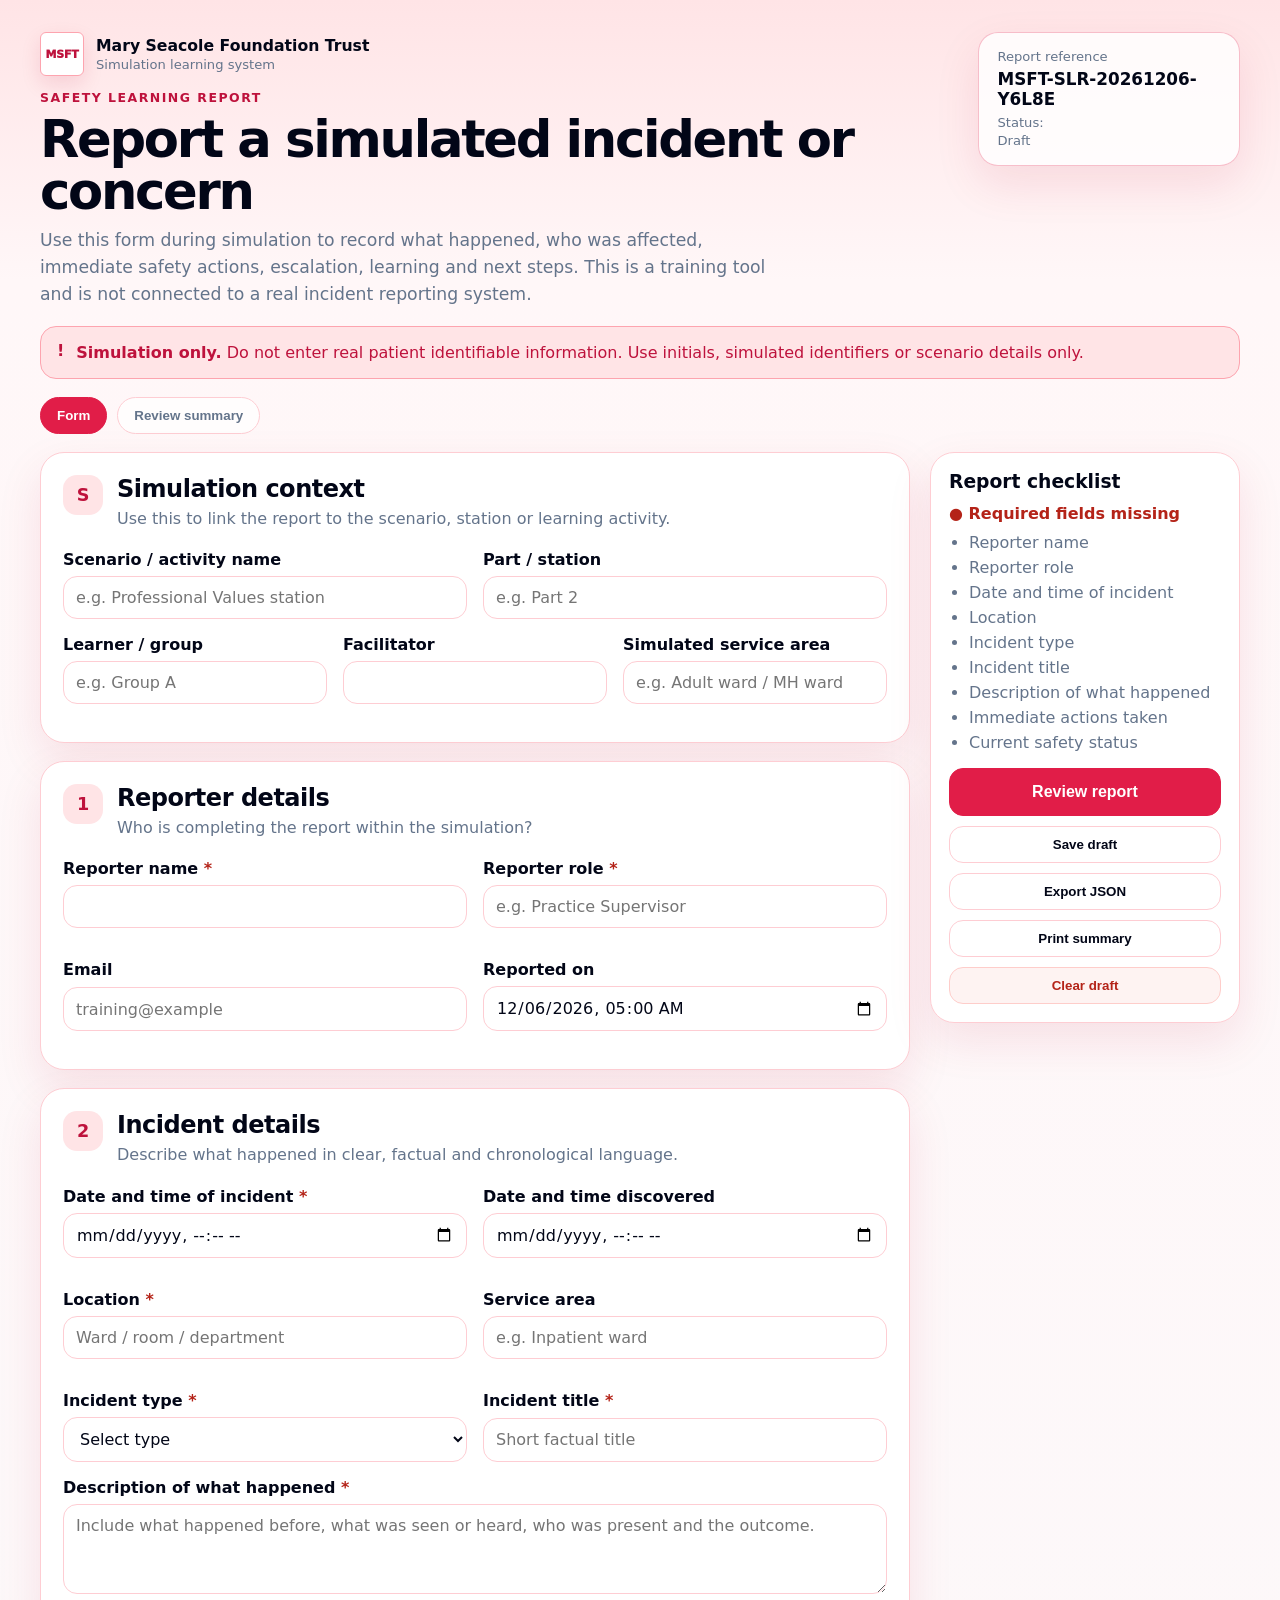
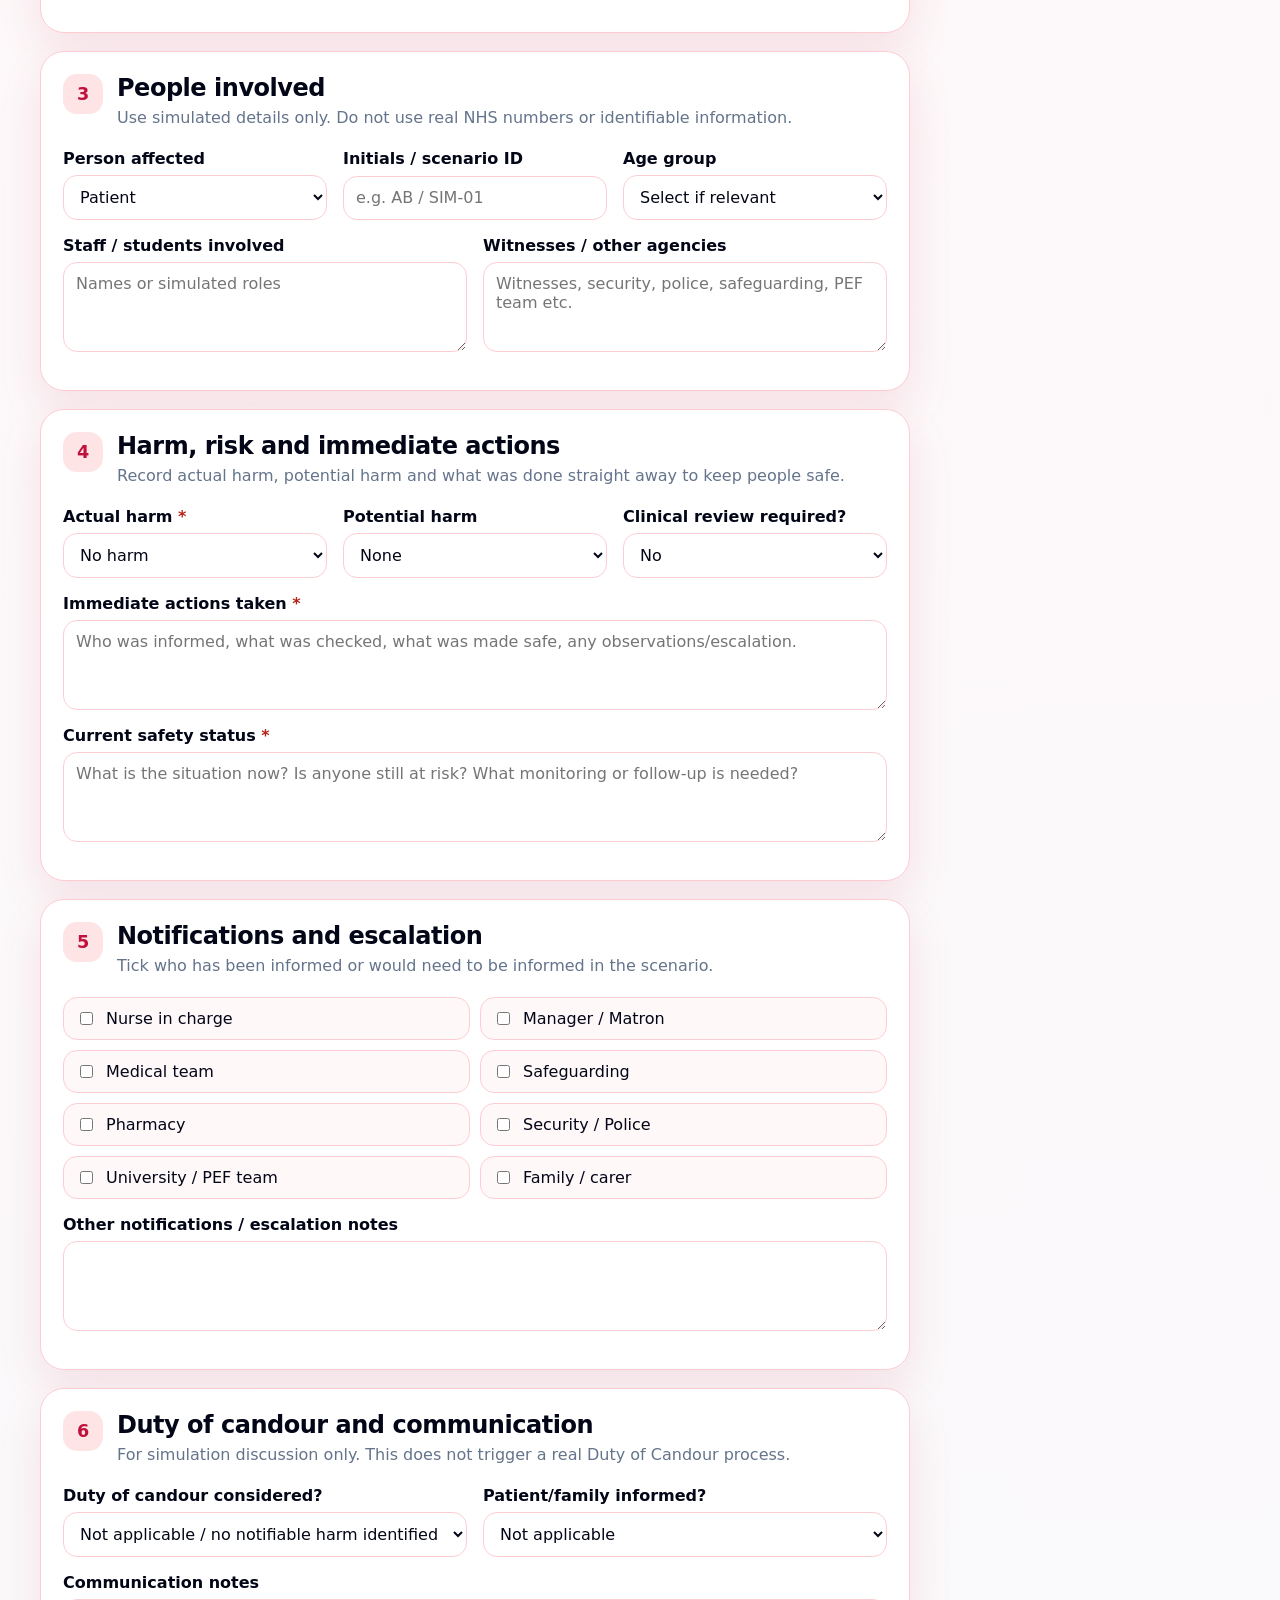
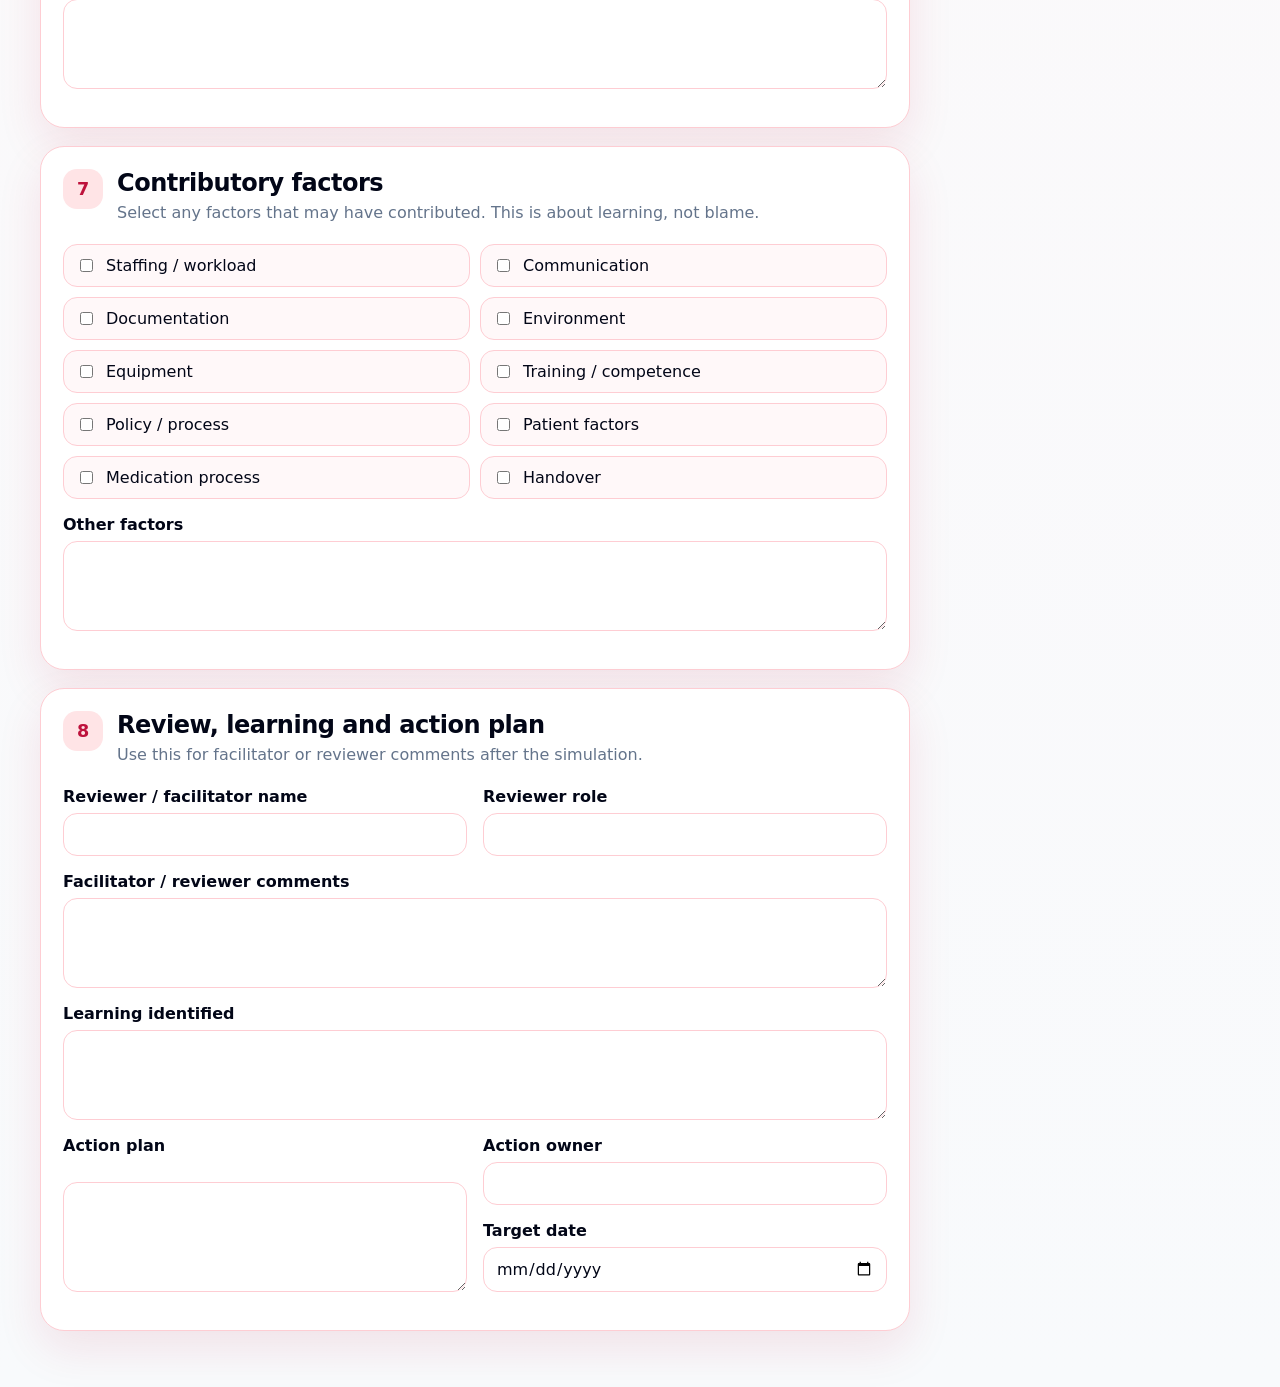
==== docs/index.html @ 058d3008 "Add files via upload" ====
<!doctype html>
<html lang="en-GB">
<head>
  <meta charset="utf-8" />
  <meta name="viewport" content="width=device-width, initial-scale=1" />
  <title>MSFT Safety Learning Report</title>
  <style>
    :root {
      --bg: #fff1f2;
      --card: #ffffff;
      --text: #020617;
      --muted: #64748b;
      --line: #fecdd3;
      --line-strong: #e11d48;
      --brand: #e11d48;
      --brand-dark: #be123c;
      --brand-soft: #ffe4e6;
      --danger: #b42318;
      --danger-soft: #fef3f2;
      --ok: #027a48;
      --ok-soft: #ecfdf3;
      --warning: #b54708;
      --warning-soft: #fffaeb;
      --shadow: 0 18px 45px rgba(190, 18, 60, 0.10);
    }

    * { box-sizing: border-box; }
    html { scroll-behavior: smooth; }

    body {
      margin: 0;
      min-height: 100vh;
      font-family: Inter, ui-sans-serif, system-ui, -apple-system, BlinkMacSystemFont, "Segoe UI", Arial, sans-serif;
      background: linear-gradient(180deg, #ffe4e6 0, #fff7f8 280px, #f8fafc 100%);
      color: var(--text);
    }

    main {
      width: min(1200px, calc(100% - 32px));
      margin: 0 auto;
      padding: 32px 0 56px;
    }

    .hero {
      display: flex;
      justify-content: space-between;
      gap: 24px;
      align-items: flex-start;
      margin-bottom: 18px;
    }

    .brand-block {
      display: flex;
      gap: 12px;
      align-items: center;
      margin-bottom: 14px;
    }

    .msft-logo {
      height: 44px;
      width: 44px;
      border: 1px solid #fda4af;
      border-radius: 6px;
      background: #fff;
      color: var(--brand-dark);
      display: grid;
      place-items: center;
      font-size: 11px;
      font-weight: 950;
      letter-spacing: -0.02em;
      box-shadow: 0 8px 20px rgba(190, 18, 60, 0.12);
      flex: 0 0 auto;
    }

    .brand-name strong,
    .brand-name span { display: block; }
    .brand-name strong { font-size: 0.98rem; }
    .brand-name span { color: var(--muted); font-size: 0.82rem; margin-top: 2px; }

    .eyebrow {
      text-transform: uppercase;
      letter-spacing: 0.12em;
      font-weight: 850;
      color: var(--brand-dark);
      margin: 0 0 8px;
      font-size: 0.78rem;
    }

    h1 {
      margin: 0;
      font-size: clamp(2rem, 4vw, 3.35rem);
      letter-spacing: -0.045em;
      line-height: 1.02;
    }

    .hero-copy {
      margin: 10px 0 0;
      color: var(--muted);
      font-size: 1.08rem;
      max-width: 760px;
      line-height: 1.55;
    }

    .reference-box {
      background: rgba(255,255,255,0.82);
      border: 1px solid rgba(225,29,72,0.28);
      border-radius: 20px;
      padding: 16px 18px;
      min-width: 255px;
      box-shadow: var(--shadow);
    }
    .reference-box span,
    .reference-box small { display: block; color: var(--muted); font-size: 0.82rem; }
    .reference-box strong { display: block; margin: 5px 0; font-size: 1.05rem; }

    .notice, .success {
      display: flex;
      gap: 12px;
      align-items: flex-start;
      background: var(--brand-soft);
      border: 1px solid #fda4af;
      color: var(--brand-dark);
      padding: 14px 16px;
      border-radius: 16px;
      margin-bottom: 18px;
    }
    .notice p, .success p { margin: 0; line-height: 1.45; }
    .notice.error { background: var(--danger-soft); border-color: #fecdca; color: var(--danger); }
    .success { background: var(--ok-soft); border-color: #abefc6; color: var(--ok); }
    .success strong, .success span { display: block; }
    .success span { color: #25694d; margin-top: 2px; }
    .hidden { display: none !important; }

    .tabs {
      display: flex;
      flex-wrap: wrap;
      gap: 10px;
      margin-bottom: 18px;
    }
    .tabs button {
      border: 1px solid var(--line);
      background: rgba(255,255,255,0.78);
      color: var(--muted);
      font-weight: 780;
      border-radius: 999px;
      padding: 10px 16px;
      cursor: pointer;
    }
    .tabs button.active {
      background: var(--brand);
      border-color: var(--brand);
      color: white;
    }

    .layout {
      display: grid;
      grid-template-columns: minmax(0, 1fr) 310px;
      gap: 20px;
    }
    .form-stack { display: grid; gap: 18px; }

    .card {
      background: var(--card);
      border: 1px solid var(--line);
      border-radius: 24px;
      padding: 22px;
      box-shadow: var(--shadow);
    }

    .section-heading {
      display: flex;
      gap: 14px;
      align-items: flex-start;
      margin-bottom: 20px;
    }
    .section-icon {
      width: 40px;
      height: 40px;
      border-radius: 14px;
      background: var(--brand-soft);
      color: var(--brand-dark);
      display: grid;
      place-items: center;
      flex: 0 0 auto;
      font-size: 1.1rem;
      font-weight: 900;
    }
    .section-heading h2 { margin: 0; letter-spacing: -0.02em; }
    .section-heading p { margin: 4px 0 0; color: var(--muted); line-height: 1.45; }

    .grid { display: grid; gap: 16px; }
    .grid.two { grid-template-columns: repeat(2, minmax(0, 1fr)); }
    .grid.three { grid-template-columns: repeat(3, minmax(0, 1fr)); }

    .field { display: grid; gap: 7px; margin-bottom: 16px; }
    .label-row { font-weight: 750; }
    em { color: var(--danger); font-style: normal; }
    small { color: var(--muted); line-height: 1.35; }

    input, select, textarea {
      width: 100%;
      border: 1px solid var(--line);
      border-radius: 14px;
      padding: 11px 12px;
      font: inherit;
      color: var(--text);
      background: #fff;
      outline: none;
    }
    textarea { resize: vertical; min-height: 90px; }
    input:focus, select:focus, textarea:focus {
      border-color: var(--brand);
      box-shadow: 0 0 0 4px rgba(225,29,72,0.12);
    }

    .checks {
      display: grid;
      grid-template-columns: repeat(2, minmax(0, 1fr));
      gap: 10px;
      margin-bottom: 16px;
    }
    .check {
      display: flex;
      align-items: center;
      gap: 10px;
      border: 1px solid var(--line);
      border-radius: 14px;
      padding: 11px 12px;
      background: #fff8f9;
    }
    .check input { width: auto; accent-color: var(--brand); }

    .side-panel .sticky {
      position: sticky;
      top: 18px;
      background: var(--card);
      border: 1px solid var(--line);
      border-radius: 24px;
      padding: 18px;
      box-shadow: var(--shadow);
    }
    .side-panel h3 { margin: 0 0 12px; }
    .side-panel ul { margin: 10px 0 16px 20px; padding: 0; color: var(--muted); }
    .side-panel li { margin: 6px 0; }
    .ok, .warn { display: flex; align-items: center; gap: 8px; font-weight: 750; }
    .ok { color: var(--ok); }
    .warn { color: var(--danger); }

    .button-stack { display: grid; gap: 10px; }
    button {
      display: inline-flex;
      align-items: center;
      justify-content: center;
      gap: 8px;
      border: 1px solid var(--line);
      background: white;
      color: var(--text);
      font-weight: 820;
      border-radius: 14px;
      padding: 10px 14px;
      cursor: pointer;
      transition: transform .12s ease, box-shadow .12s ease, background .12s ease;
    }
    button:hover { transform: translateY(-1px); }
    button:disabled { opacity: 0.45; cursor: not-allowed; transform: none; }
    button.primary { background: var(--brand); border-color: var(--brand); color: white; }
    button.primary:hover { background: var(--brand-dark); }
    button.danger { color: var(--danger); border-color: #fecdca; background: var(--danger-soft); }
    button.large { padding: 14px 22px; font-size: 1rem; }

    .review-card { max-width: 960px; margin: 0 auto; }
    .review-header {
      display: flex;
      justify-content: space-between;
      gap: 20px;
      align-items: flex-start;
      margin-bottom: 18px;
    }
    .review-header h2 { margin: 0; }
    .review-header p { margin: 4px 0 0; color: var(--muted); }
    .review-actions { display: flex; flex-wrap: wrap; gap: 8px; }
    .summary { display: grid; border-top: 1px solid var(--line); }
    .summary-row {
      display: grid;
      grid-template-columns: 220px minmax(0, 1fr);
      gap: 16px;
      padding: 14px 0;
      border-bottom: 1px solid var(--line);
    }
    .summary-row dt { font-weight: 800; color: var(--brand-dark); }
    .summary-row dd { margin: 0; white-space: pre-wrap; overflow-wrap: anywhere; }
    .submit-row { display: flex; justify-content: flex-end; margin-top: 20px; }

    @media (max-width: 900px) {
      main { width: min(100% - 22px, 1200px); padding-top: 18px; }
      .hero, .review-header { flex-direction: column; }
      .layout { grid-template-columns: 1fr; }
      .side-panel .sticky { position: static; }
      .grid.two, .grid.three, .checks, .summary-row { grid-template-columns: 1fr; }
    }

    @media print {
      body { background: white; }
      main { width: 100%; padding: 0; }
      .tabs, .side-panel, .review-actions, .submit-row, .notice, .success { display: none !important; }
      .card, .reference-box { box-shadow: none; border-color: #bbb; }
    }
  </style>
</head>
<body>
  <main>
    <header class="hero">
      <div>
        <div class="brand-block" aria-label="Mary Seacole Foundation Trust">
          <div class="msft-logo">MSFT</div>
          <div class="brand-name">
            <strong>Mary Seacole Foundation Trust</strong>
            <span>Simulation learning system</span>
          </div>
        </div>
        <p class="eyebrow">Safety Learning Report</p>
        <h1>Report a simulated incident or concern</h1>
        <p class="hero-copy">Use this form during simulation to record what happened, who was affected, immediate safety actions, escalation, learning and next steps. This is a training tool and is not connected to a real incident reporting system.</p>
      </div>
      <aside class="reference-box">
        <span>Report reference</span>
        <strong id="referenceLabel">MSFT-SLR</strong>
        <small>Status: <span id="statusLabel">Draft</span></small>
      </aside>
    </header>

    <div class="notice">
      <strong>!</strong>
      <p><strong>Simulation only.</strong> Do not enter real patient identifiable information. Use initials, simulated identifiers or scenario details only.</p>
    </div>

    <div id="successBanner" class="success hidden">
      <strong>✓</strong>
      <p><strong>Submitted for simulation review.</strong><span>The report has been saved locally on this device. It has not been sent to a real Trust system.</span></p>
    </div>

    <nav class="tabs" aria-label="Report views">
      <button id="formTab" class="active" type="button">Form</button>
      <button id="reviewTab" type="button">Review summary</button>
    </nav>

    <section id="formView">
      <form id="incidentForm" class="layout">
        <div class="form-stack">
          <section class="card">
            <div class="section-heading">
              <div class="section-icon">S</div>
              <div>
                <h2>Simulation context</h2>
                <p>Use this to link the report to the scenario, station or learning activity.</p>
              </div>
            </div>
            <div class="grid two">
              <label class="field"><span class="label-row">Scenario / activity name</span><input name="scenarioName" placeholder="e.g. Professional Values station" /></label>
              <label class="field"><span class="label-row">Part / station</span><input name="station" placeholder="e.g. Part 2" /></label>
            </div>
            <div class="grid three">
              <label class="field"><span class="label-row">Learner / group</span><input name="learnerGroup" placeholder="e.g. Group A" /></label>
              <label class="field"><span class="label-row">Facilitator</span><input name="facilitator" /></label>
              <label class="field"><span class="label-row">Simulated service area</span><input name="simService" placeholder="e.g. Adult ward / MH ward" /></label>
            </div>
          </section>

          <section class="card">
            <div class="section-heading">
              <div class="section-icon">1</div>
              <div>
                <h2>Reporter details</h2>
                <p>Who is completing the report within the simulation?</p>
              </div>
            </div>
            <div class="grid two">
              <label class="field"><span class="label-row">Reporter name <em>*</em></span><input name="reporterName" required /></label>
              <label class="field"><span class="label-row">Reporter role <em>*</em></span><input name="reporterRole" placeholder="e.g. Practice Supervisor" required /></label>
              <label class="field"><span class="label-row">Email</span><input name="reporterEmail" type="email" placeholder="training@example" /></label>
              <label class="field"><span class="label-row">Reported on</span><input name="reportedOn" type="datetime-local" /></label>
            </div>
          </section>

          <section class="card">
            <div class="section-heading">
              <div class="section-icon">2</div>
              <div>
                <h2>Incident details</h2>
                <p>Describe what happened in clear, factual and chronological language.</p>
              </div>
            </div>
            <div class="grid two">
              <label class="field"><span class="label-row">Date and time of incident <em>*</em></span><input name="incidentDateTime" type="datetime-local" required /></label>
              <label class="field"><span class="label-row">Date and time discovered</span><input name="discoveredDateTime" type="datetime-local" /></label>
              <label class="field"><span class="label-row">Location <em>*</em></span><input name="location" placeholder="Ward / room / department" required /></label>
              <label class="field"><span class="label-row">Service area</span><input name="serviceArea" placeholder="e.g. Inpatient ward" /></label>
              <label class="field"><span class="label-row">Incident type <em>*</em></span><select name="incidentType" required><option value="">Select type</option><option>Medication</option><option>Fall</option><option>Violence / aggression</option><option>Safeguarding concern</option><option>Self-harm / ligature / suicide risk</option><option>Absconding / missing patient</option><option>Documentation / records</option><option>Pressure damage / skin integrity</option><option>Infection prevention and control</option><option>Staffing / capacity</option><option>Equipment / estates</option><option>Information governance</option><option>Professional conduct / student concern</option><option>Other</option></select></label>
              <label class="field"><span class="label-row">Incident title <em>*</em></span><input name="incidentTitle" placeholder="Short factual title" required /></label>
            </div>
            <label class="field"><span class="label-row">Description of what happened <em>*</em></span><textarea name="description" required placeholder="Include what happened before, what was seen or heard, who was present and the outcome."></textarea></label>
          </section>

          <section class="card">
            <div class="section-heading">
              <div class="section-icon">3</div>
              <div>
                <h2>People involved</h2>
                <p>Use simulated details only. Do not use real NHS numbers or identifiable information.</p>
              </div>
            </div>
            <div class="grid three">
              <label class="field"><span class="label-row">Person affected</span><select name="personAffectedType"><option>Patient</option><option>Staff member</option><option>Student</option><option>Visitor</option><option>No person directly affected</option></select></label>
              <label class="field"><span class="label-row">Initials / scenario ID</span><input name="patientInitials" placeholder="e.g. AB / SIM-01" /></label>
              <label class="field"><span class="label-row">Age group</span><select name="ageGroup"><option value="">Select if relevant</option><option>Child</option><option>Young person</option><option>Adult</option><option>Older adult</option><option>Not applicable</option></select></label>
            </div>
            <div class="grid two">
              <label class="field"><span class="label-row">Staff / students involved</span><textarea name="staffInvolved" placeholder="Names or simulated roles"></textarea></label>
              <label class="field"><span class="label-row">Witnesses / other agencies</span><textarea name="witnesses" placeholder="Witnesses, security, police, safeguarding, PEF team etc."></textarea></label>
            </div>
          </section>

          <section class="card">
            <div class="section-heading">
              <div class="section-icon">4</div>
              <div>
                <h2>Harm, risk and immediate actions</h2>
                <p>Record actual harm, potential harm and what was done straight away to keep people safe.</p>
              </div>
            </div>
            <div class="grid three">
              <label class="field"><span class="label-row">Actual harm <em>*</em></span><select name="actualHarm" required><option>No harm</option><option>Low</option><option>Moderate</option><option>Severe</option><option>Death</option></select></label>
              <label class="field"><span class="label-row">Potential harm</span><select name="potentialHarm"><option>None</option><option>Low</option><option>Moderate</option><option>Severe</option><option>Death</option></select></label>
              <label class="field"><span class="label-row">Clinical review required?</span><select name="clinicalReviewRequired"><option>No</option><option>Yes</option><option>Already completed</option><option>Not applicable in simulation</option></select></label>
            </div>
            <label class="field"><span class="label-row">Immediate actions taken <em>*</em></span><textarea name="immediateActions" required placeholder="Who was informed, what was checked, what was made safe, any observations/escalation."></textarea></label>
            <label class="field"><span class="label-row">Current safety status <em>*</em></span><textarea name="currentSafetyStatus" required placeholder="What is the situation now? Is anyone still at risk? What monitoring or follow-up is needed?"></textarea></label>
          </section>

          <section class="card">
            <div class="section-heading">
              <div class="section-icon">5</div>
              <div>
                <h2>Notifications and escalation</h2>
                <p>Tick who has been informed or would need to be informed in the scenario.</p>
              </div>
            </div>
            <div class="checks">
              <label class="check"><input type="checkbox" name="informedNurseInCharge" /> Nurse in charge</label>
              <label class="check"><input type="checkbox" name="informedManager" /> Manager / Matron</label>
              <label class="check"><input type="checkbox" name="informedDoctor" /> Medical team</label>
              <label class="check"><input type="checkbox" name="informedSafeguarding" /> Safeguarding</label>
              <label class="check"><input type="checkbox" name="informedPharmacy" /> Pharmacy</label>
              <label class="check"><input type="checkbox" name="informedSecurityPolice" /> Security / Police</label>
              <label class="check"><input type="checkbox" name="informedUniversityPEF" /> University / PEF team</label>
              <label class="check"><input type="checkbox" name="informedFamilyCarer" /> Family / carer</label>
            </div>
            <label class="field"><span class="label-row">Other notifications / escalation notes</span><textarea name="otherNotifications"></textarea></label>
          </section>

          <section class="card">
            <div class="section-heading">
              <div class="section-icon">6</div>
              <div>
                <h2>Duty of candour and communication</h2>
                <p>For simulation discussion only. This does not trigger a real Duty of Candour process.</p>
              </div>
            </div>
            <div class="grid two">
              <label class="field"><span class="label-row">Duty of candour considered?</span><select name="dutyOfCandourConsidered"><option>Not applicable / no notifiable harm identified</option><option>Considered - not triggered</option><option>Would be triggered in real practice</option><option>Unsure - needs senior review</option></select></label>
              <label class="field"><span class="label-row">Patient/family informed?</span><select name="patientFamilyInformed"><option>Not applicable</option><option>Yes</option><option>No</option><option>Would need to be discussed with senior staff</option></select></label>
            </div>
            <label class="field"><span class="label-row">Communication notes</span><textarea name="communicationNotes"></textarea></label>
          </section>

          <section class="card">
            <div class="section-heading">
              <div class="section-icon">7</div>
              <div>
                <h2>Contributory factors</h2>
                <p>Select any factors that may have contributed. This is about learning, not blame.</p>
              </div>
            </div>
            <div class="checks">
              <label class="check"><input type="checkbox" name="factorsStaffing" /> Staffing / workload</label>
              <label class="check"><input type="checkbox" name="factorsCommunication" /> Communication</label>
              <label class="check"><input type="checkbox" name="factorsDocumentation" /> Documentation</label>
              <label class="check"><input type="checkbox" name="factorsEnvironment" /> Environment</label>
              <label class="check"><input type="checkbox" name="factorsEquipment" /> Equipment</label>
              <label class="check"><input type="checkbox" name="factorsTraining" /> Training / competence</label>
              <label class="check"><input type="checkbox" name="factorsPolicy" /> Policy / process</label>
              <label class="check"><input type="checkbox" name="factorsPatient" /> Patient factors</label>
              <label class="check"><input type="checkbox" name="factorsMedication" /> Medication process</label>
              <label class="check"><input type="checkbox" name="factorsHandover" /> Handover</label>
            </div>
            <label class="field"><span class="label-row">Other factors</span><textarea name="otherFactors"></textarea></label>
          </section>

          <section class="card">
            <div class="section-heading">
              <div class="section-icon">8</div>
              <div>
                <h2>Review, learning and action plan</h2>
                <p>Use this for facilitator or reviewer comments after the simulation.</p>
              </div>
            </div>
            <div class="grid two">
              <label class="field"><span class="label-row">Reviewer / facilitator name</span><input name="reviewerName" /></label>
              <label class="field"><span class="label-row">Reviewer role</span><input name="reviewerRole" /></label>
            </div>
            <label class="field"><span class="label-row">Facilitator / reviewer comments</span><textarea name="reviewerComments"></textarea></label>
            <label class="field"><span class="label-row">Learning identified</span><textarea name="learningIdentified"></textarea></label>
            <div class="grid two">
              <label class="field"><span class="label-row">Action plan</span><textarea name="actionPlan"></textarea></label>
              <div>
                <label class="field"><span class="label-row">Action owner</span><input name="actionOwner" /></label>
                <label class="field"><span class="label-row">Target date</span><input name="targetDate" type="date" /></label>
              </div>
            </div>
          </section>
        </div>

        <aside class="side-panel">
          <div class="sticky">
            <h3>Report checklist</h3>
            <div id="completionStatus" class="warn">● Required fields missing</div>
            <ul id="missingList"></ul>
            <div class="button-stack">
              <button type="button" id="reviewButton" class="primary large">Review report</button>
              <button type="button" id="saveButton">Save draft</button>
              <button type="button" id="exportButton">Export JSON</button>
              <button type="button" id="printButton">Print summary</button>
              <button type="button" id="clearButton" class="danger">Clear draft</button>
            </div>
          </div>
        </aside>
      </form>
    </section>

    <section id="reviewView" class="hidden">
      <article class="card review-card">
        <div class="review-header">
          <div>
            <h2>Review summary</h2>
            <p id="reviewRef">Check the report before submitting it for simulation review.</p>
          </div>
          <div class="review-actions">
            <button type="button" id="backToFormButton">Edit form</button>
            <button type="button" id="reviewExportButton">Export JSON</button>
            <button type="button" id="reviewPrintButton">Print</button>
          </div>
        </div>
        <dl id="summaryList" class="summary"></dl>
        <div class="submit-row">
          <button type="button" id="submitButton" class="primary large">Submit for simulation review</button>
        </div>
      </article>
    </section>
  </main>

  <script>
    (function () {
      const STORAGE_KEY = "msft-safety-learning-report-first-style-red-v1";
      const form = document.getElementById("incidentForm");
      const referenceLabel = document.getElementById("referenceLabel");
      const statusLabel = document.getElementById("statusLabel");
      const successBanner = document.getElementById("successBanner");
      const formView = document.getElementById("formView");
      const reviewView = document.getElementById("reviewView");
      const formTab = document.getElementById("formTab");
      const reviewTab = document.getElementById("reviewTab");
      const completionStatus = document.getElementById("completionStatus");
      const missingList = document.getElementById("missingList");
      const summaryList = document.getElementById("summaryList");
      const reviewRef = document.getElementById("reviewRef");

      const requiredFields = [
        ["reporterName", "Reporter name"],
        ["reporterRole", "Reporter role"],
        ["incidentDateTime", "Date and time of incident"],
        ["location", "Location"],
        ["incidentType", "Incident type"],
        ["incidentTitle", "Incident title"],
        ["description", "Description of what happened"],
        ["actualHarm", "Actual harm"],
        ["immediateActions", "Immediate actions taken"],
        ["currentSafetyStatus", "Current safety status"]
      ];

      const checkNames = [
        "informedNurseInCharge", "informedManager", "informedDoctor", "informedSafeguarding",
        "informedPharmacy", "informedSecurityPolice", "informedUniversityPEF", "informedFamilyCarer",
        "factorsStaffing", "factorsCommunication", "factorsDocumentation", "factorsEnvironment",
        "factorsEquipment", "factorsTraining", "factorsPolicy", "factorsPatient", "factorsMedication", "factorsHandover"
      ];

      function makeReference() {
        const now = new Date();
        const date = now.toISOString().slice(0, 10).replaceAll("-", "");
        const random = Math.random().toString(36).slice(2, 7).toUpperCase();
        return `MSFT-SLR-${date}-${random}`;
      }

      function escapeHtml(value) {
        return String(value || "")
          .replaceAll("&", "&amp;")
          .replaceAll("<", "&lt;")
          .replaceAll(">", "&gt;")
          .replaceAll('"', "&quot;")
          .replaceAll("'", "&#039;");
      }

      function getReference() {
        let ref = localStorage.getItem(`${STORAGE_KEY}-ref`);
        if (!ref) {
          ref = makeReference();
          localStorage.setItem(`${STORAGE_KEY}-ref`, ref);
        }
        return ref;
      }

      let reference = getReference();
      referenceLabel.textContent = reference;

      function setInitialDates() {
        const reportedOn = form.elements.reportedOn;
        if (reportedOn && !reportedOn.value) {
          reportedOn.value = new Date().toISOString().slice(0, 16);
        }
      }

      function getData() {
        const data = {};
        Array.from(form.elements).forEach((el) => {
          if (!el.name) return;
          if (el.type === "checkbox") {
            data[el.name] = el.checked;
          } else {
            data[el.name] = el.value;
          }
        });
        data.reference = reference;
        data.status = statusLabel.textContent;
        data.reportName = "MSFT Safety Learning Report";
        data.trust = "Mary Seacole Foundation Trust";
        data.createdAt = new Date().toISOString();
        data.notifications = notificationsText(data);
        data.contributingFactors = factorsText(data);
        return data;
      }

      function setData(data) {
        if (!data) return;
        Array.from(form.elements).forEach((el) => {
          if (!el.name || data[el.name] === undefined) return;
          if (el.type === "checkbox") {
            el.checked = Boolean(data[el.name]);
          } else {
            el.value = data[el.name] || "";
          }
        });
        if (data.status) statusLabel.textContent = data.status;
      }

      function missingRequired() {
        return requiredFields.filter(([name]) => {
          const el = form.elements[name];
          return !el || !String(el.value || "").trim();
        });
      }

      function updateChecklist() {
        const missing = missingRequired();
        if (!missing.length) {
          completionStatus.className = "ok";
          completionStatus.textContent = "● Required fields complete";
          missingList.innerHTML = "<li>Ready to review.</li>";
          return true;
        }
        completionStatus.className = "warn";
        completionStatus.textContent = "● Required fields missing";
        missingList.innerHTML = missing.map(([, label]) => `<li>${escapeHtml(label)}</li>`).join("");
        return false;
      }

      function notificationsText(data) {
        const map = [
          ["informedNurseInCharge", "Nurse in charge"],
          ["informedManager", "Manager / Matron"],
          ["informedDoctor", "Medical team"],
          ["informedSafeguarding", "Safeguarding"],
          ["informedPharmacy", "Pharmacy"],
          ["informedSecurityPolice", "Security / Police"],
          ["informedUniversityPEF", "University / PEF team"],
          ["informedFamilyCarer", "Family / carer"]
        ];
        const items = map.filter(([key]) => data[key]).map(([, label]) => label);
        if (data.otherNotifications) items.push(data.otherNotifications);
        return items.join(", ");
      }

      function factorsText(data) {
        const map = [
          ["factorsStaffing", "Staffing / workload"],
          ["factorsCommunication", "Communication"],
          ["factorsDocumentation", "Documentation"],
          ["factorsEnvironment", "Environment"],
          ["factorsEquipment", "Equipment"],
          ["factorsTraining", "Training / competence"],
          ["factorsPolicy", "Policy / process"],
          ["factorsPatient", "Patient factors"],
          ["factorsMedication", "Medication process"],
          ["factorsHandover", "Handover"]
        ];
        const items = map.filter(([key]) => data[key]).map(([, label]) => label);
        if (data.otherFactors) items.push(data.otherFactors);
        return items.join(", ");
      }

      function rowsForSummary(data) {
        return [
          ["Reference", reference],
          ["Status", statusLabel.textContent],
          ["Scenario / activity", data.scenarioName],
          ["Part / station", data.station],
          ["Learner / group", data.learnerGroup],
          ["Facilitator", data.facilitator],
          ["Reporter", [data.reporterName, data.reporterRole].filter(Boolean).join(" — ")],
          ["Incident date/time", data.incidentDateTime],
          ["Location", data.location],
          ["Incident type", data.incidentType],
          ["Incident title", data.incidentTitle],
          ["Description", data.description],
          ["Person affected", data.personAffectedType],
          ["Initials / scenario ID", data.patientInitials],
          ["Staff/students involved", data.staffInvolved],
          ["Witnesses / agencies", data.witnesses],
          ["Actual harm", data.actualHarm],
          ["Potential harm", data.potentialHarm],
          ["Clinical review", data.clinicalReviewRequired],
          ["Immediate actions", data.immediateActions],
          ["Current safety status", data.currentSafetyStatus],
          ["Notifications", data.notifications],
          ["Duty of candour", data.dutyOfCandourConsidered],
          ["Patient/family informed", data.patientFamilyInformed],
          ["Communication notes", data.communicationNotes],
          ["Contributory factors", data.contributingFactors],
          ["Reviewer comments", data.reviewerComments],
          ["Learning identified", data.learningIdentified],
          ["Action plan", data.actionPlan],
          ["Action owner", data.actionOwner],
          ["Target date", data.targetDate]
        ];
      }

      function renderSummary() {
        const data = getData();
        reviewRef.textContent = `${reference} · ${statusLabel.textContent}`;
        summaryList.innerHTML = rowsForSummary(data).map(([label, value]) => `
          <div class="summary-row">
            <dt>${escapeHtml(label)}</dt>
            <dd>${escapeHtml(value || "Not recorded")}</dd>
          </div>
        `).join("");
      }

      function showForm() {
        formView.classList.remove("hidden");
        reviewView.classList.add("hidden");
        formTab.classList.add("active");
        reviewTab.classList.remove("active");
      }

      function showReview() {
        renderSummary();
        formView.classList.add("hidden");
        reviewView.classList.remove("hidden");
        formTab.classList.remove("active");
        reviewTab.classList.add("active");
        window.scrollTo({ top: 0, behaviour: "smooth" });
      }

      function saveDraft() {
        localStorage.setItem(STORAGE_KEY, JSON.stringify(getData()));
        localStorage.setItem(`${STORAGE_KEY}-ref`, reference);
        statusLabel.textContent = "Draft saved";
        successBanner.classList.add("hidden");
        updateChecklist();
        alert("Draft saved on this device.");
      }

      function clearDraft() {
        if (!window.confirm("Clear this draft? This only removes the local browser copy.")) return;
        localStorage.removeItem(STORAGE_KEY);
        localStorage.removeItem(`${STORAGE_KEY}-ref`);
        form.reset();
        reference = makeReference();
        localStorage.setItem(`${STORAGE_KEY}-ref`, reference);
        referenceLabel.textContent = reference;
        statusLabel.textContent = "Draft";
        successBanner.classList.add("hidden");
        setInitialDates();
        updateChecklist();
        showForm();
      }

      function exportJson() {
        const payload = getData();
        const blob = new Blob([JSON.stringify(payload, null, 2)], { type: "application/json" });
        const url = URL.createObjectURL(blob);
        const a = document.createElement("a");
        a.href = url;
        a.download = `${reference}.json`;
        document.body.appendChild(a);
        a.click();
        a.remove();
        URL.revokeObjectURL(url);
      }

      function submitReport() {
        if (!updateChecklist()) {
          showForm();
          alert("Please complete the required fields before submitting for simulation review.");
          return;
        }
        statusLabel.textContent = "Submitted for simulation review";
        localStorage.setItem(STORAGE_KEY, JSON.stringify(getData()));
        successBanner.classList.remove("hidden");
        renderSummary();
        window.scrollTo({ top: 0, behaviour: "smooth" });
      }

      function loadSavedDraft() {
        try {
          const saved = JSON.parse(localStorage.getItem(STORAGE_KEY) || "null");
          if (saved) setData(saved);
        } catch (err) {
          console.warn("Could not load saved draft", err);
        }
      }

      form.addEventListener("input", () => {
        statusLabel.textContent = statusLabel.textContent.includes("Submitted") ? "Edited after submission" : "Draft";
        successBanner.classList.add("hidden");
        updateChecklist();
      });
      form.addEventListener("change", updateChecklist);

      document.getElementById("reviewButton").addEventListener("click", () => {
        updateChecklist();
        showReview();
      });
      document.getElementById("saveButton").addEventListener("click", saveDraft);
      document.getElementById("exportButton").addEventListener("click", exportJson);
      document.getElementById("printButton").addEventListener("click", () => { renderSummary(); showReview(); setTimeout(() => window.print(), 120); });
      document.getElementById("clearButton").addEventListener("click", clearDraft);
      document.getElementById("backToFormButton").addEventListener("click", showForm);
      document.getElementById("reviewExportButton").addEventListener("click", exportJson);
      document.getElementById("reviewPrintButton").addEventListener("click", () => window.print());
      document.getElementById("submitButton").addEventListener("click", submitReport);
      formTab.addEventListener("click", showForm);
      reviewTab.addEventListener("click", () => { updateChecklist(); showReview(); });

      loadSavedDraft();
      setInitialDates();
      updateChecklist();
      console.assert(document.querySelector("form"), "MSFT Safety Learning Report: static form present");
      console.assert(referenceLabel.textContent.startsWith("MSFT-SLR-"), "MSFT Safety Learning Report: reference present");
    }());
  </script>
</body>
</html>
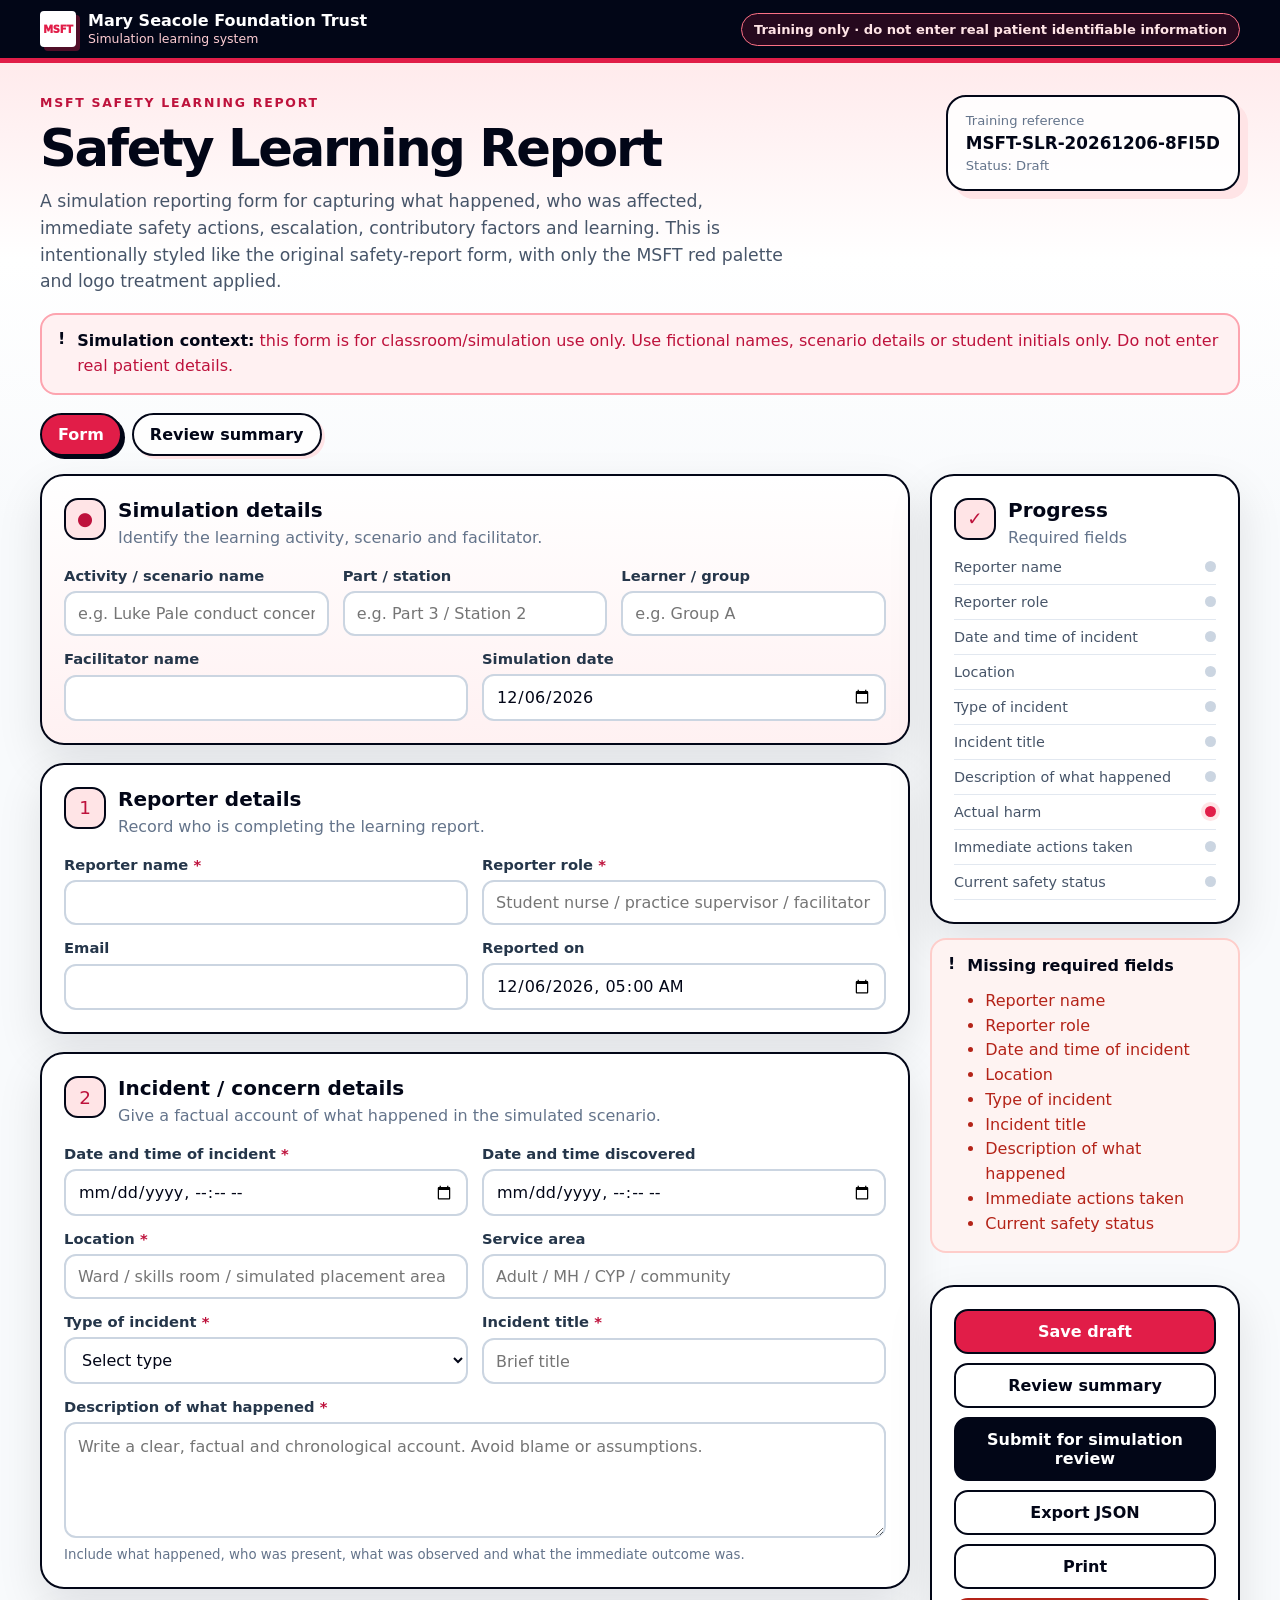
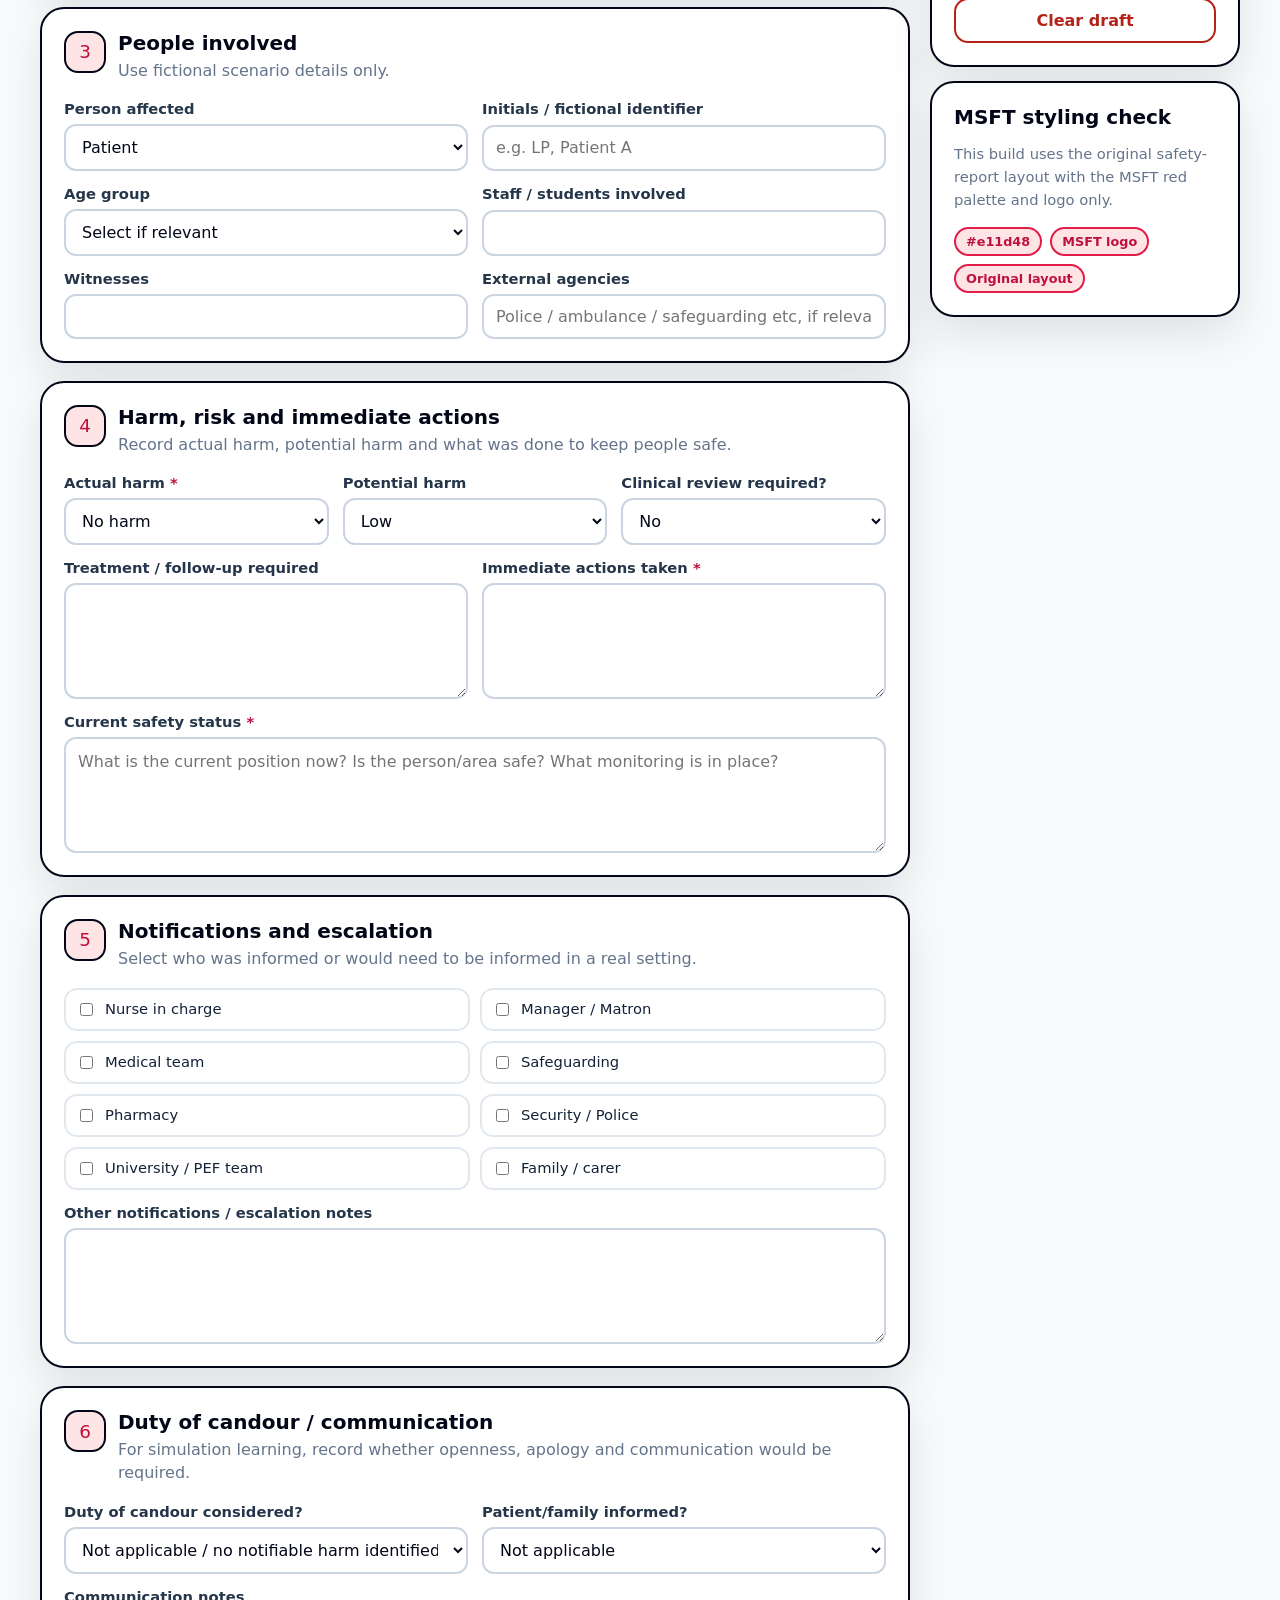
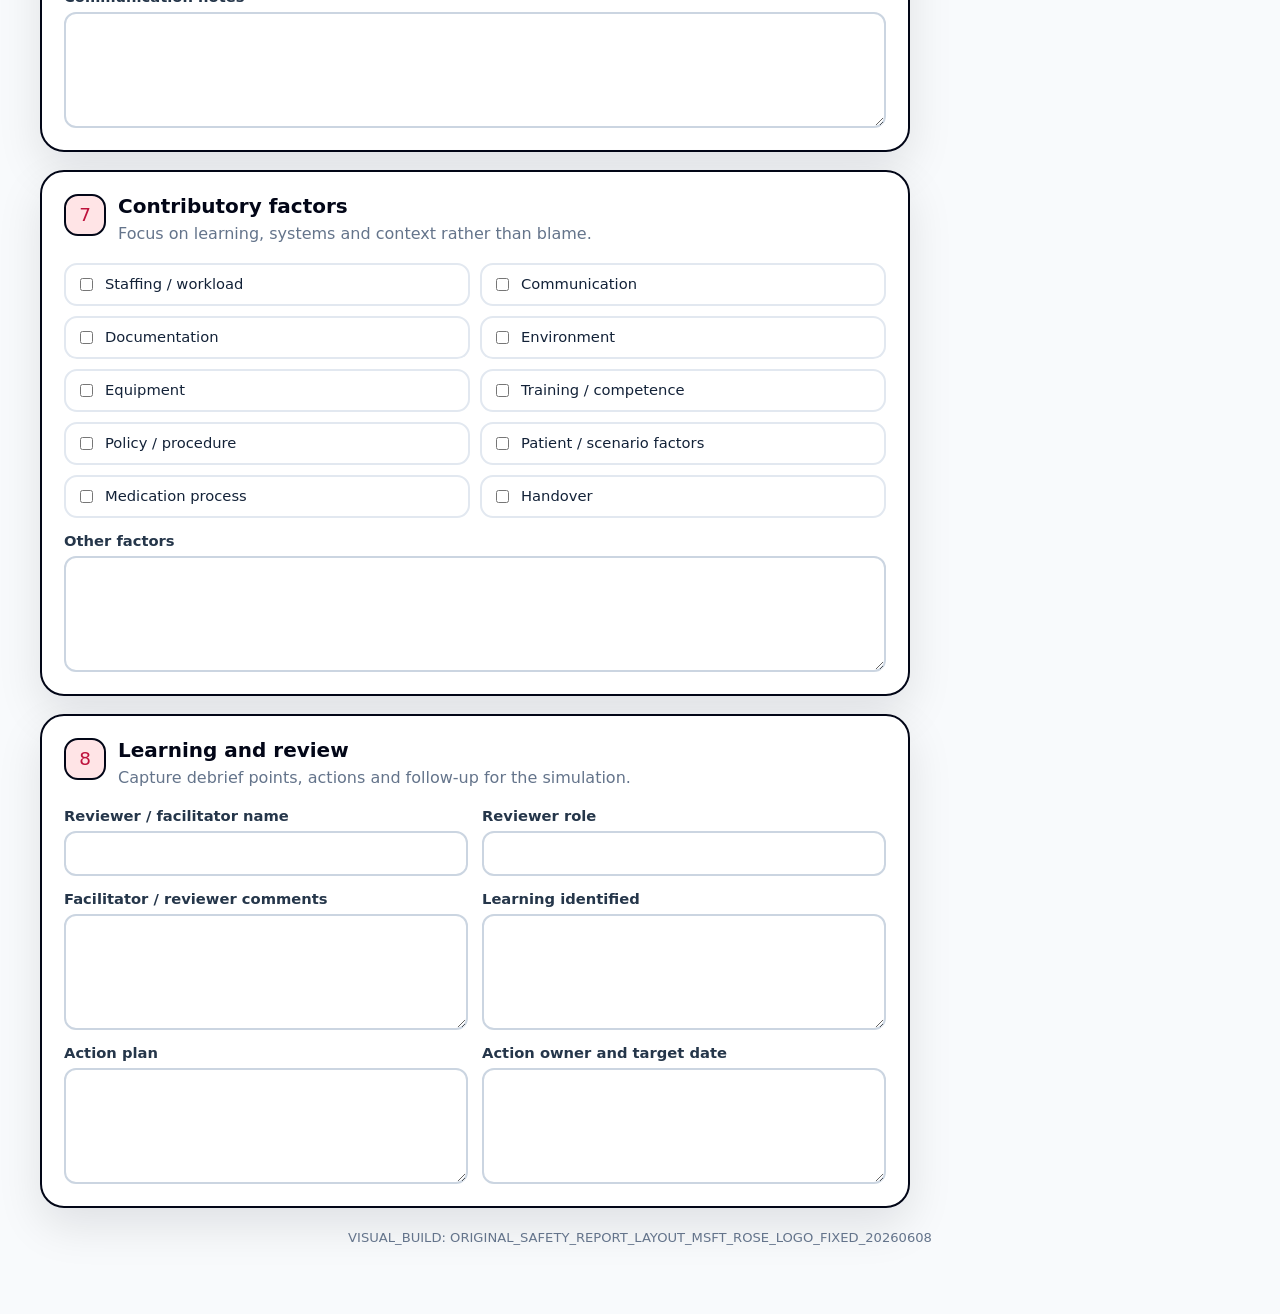
==== commit f92ff3ed: "Add files via upload" ====
--- a/docs/index.html
+++ b/docs/index.html
@@ -6,33 +6,88 @@
   <title>MSFT Safety Learning Report</title>
   <style>
     :root {
-      --bg: #fff1f2;
+      --rose: #e11d48;
+      --rose-dark: #be123c;
+      --rose-soft: #ffe4e6;
+      --rose-faint: #fff1f2;
+      --slate: #020617;
+      --text: #132238;
+      --muted: #64748b;
+      --line: #d9e2ef;
       --card: #ffffff;
-      --text: #020617;
-      --muted: #64748b;
-      --line: #fecdd3;
-      --line-strong: #e11d48;
-      --brand: #e11d48;
-      --brand-dark: #be123c;
-      --brand-soft: #ffe4e6;
+      --bg: #f8fafc;
       --danger: #b42318;
       --danger-soft: #fef3f2;
       --ok: #027a48;
       --ok-soft: #ecfdf3;
       --warning: #b54708;
       --warning-soft: #fffaeb;
-      --shadow: 0 18px 45px rgba(190, 18, 60, 0.10);
+      --shadow: 0 18px 45px rgba(2, 6, 23, 0.10);
     }
 
     * { box-sizing: border-box; }
     html { scroll-behavior: smooth; }
-
     body {
       margin: 0;
       min-height: 100vh;
-      font-family: Inter, ui-sans-serif, system-ui, -apple-system, BlinkMacSystemFont, "Segoe UI", Arial, sans-serif;
-      background: linear-gradient(180deg, #ffe4e6 0, #fff7f8 280px, #f8fafc 100%);
+      font-family: Inter, ui-sans-serif, system-ui, -apple-system, BlinkMacSystemFont, "Segoe UI", sans-serif;
+      background: linear-gradient(180deg, var(--rose-soft) 0, #ffffff 260px, var(--bg) 520px);
       color: var(--text);
+    }
+    button, input, select, textarea { font: inherit; }
+
+    .top-ribbon {
+      background: var(--slate);
+      color: #fff;
+      border-bottom: 5px solid var(--rose);
+    }
+    .top-ribbon-inner {
+      width: min(1200px, calc(100% - 32px));
+      margin: 0 auto;
+      min-height: 58px;
+      display: flex;
+      align-items: center;
+      justify-content: space-between;
+      gap: 18px;
+    }
+    .brand-lockup {
+      display: flex;
+      align-items: center;
+      gap: 12px;
+      min-width: 0;
+    }
+    .msft-logo {
+      height: 36px;
+      width: 36px;
+      border: 2px solid #fff;
+      display: grid;
+      place-items: center;
+      font-size: 10px;
+      font-weight: 950;
+      letter-spacing: -0.03em;
+      color: var(--rose);
+      background: #fff;
+      border-radius: 4px;
+      flex: 0 0 auto;
+      box-shadow: 4px 4px 0 rgba(225,29,72,.35);
+    }
+    .brand-title {
+      display: flex;
+      flex-direction: column;
+      line-height: 1.05;
+      min-width: 0;
+    }
+    .brand-title strong { font-size: 1rem; white-space: nowrap; overflow: hidden; text-overflow: ellipsis; }
+    .brand-title span { font-size: .78rem; color: #fecdd3; margin-top: 3px; }
+    .ribbon-pill {
+      border: 1px solid #fb7185;
+      background: rgba(225,29,72,.16);
+      color: #ffe4e6;
+      border-radius: 999px;
+      padding: 8px 12px;
+      font-size: .82rem;
+      font-weight: 800;
+      white-space: nowrap;
     }
 
     main {
@@ -48,825 +103,579 @@
       align-items: flex-start;
       margin-bottom: 18px;
     }
-
-    .brand-block {
-      display: flex;
-      gap: 12px;
-      align-items: center;
-      margin-bottom: 14px;
-    }
-
-    .msft-logo {
-      height: 44px;
-      width: 44px;
-      border: 1px solid #fda4af;
-      border-radius: 6px;
-      background: #fff;
-      color: var(--brand-dark);
-      display: grid;
-      place-items: center;
-      font-size: 11px;
-      font-weight: 950;
-      letter-spacing: -0.02em;
-      box-shadow: 0 8px 20px rgba(190, 18, 60, 0.12);
-      flex: 0 0 auto;
-    }
-
-    .brand-name strong,
-    .brand-name span { display: block; }
-    .brand-name strong { font-size: 0.98rem; }
-    .brand-name span { color: var(--muted); font-size: 0.82rem; margin-top: 2px; }
-
     .eyebrow {
       text-transform: uppercase;
-      letter-spacing: 0.12em;
-      font-weight: 850;
-      color: var(--brand-dark);
+      letter-spacing: 0.14em;
+      font-weight: 900;
+      color: var(--rose-dark);
       margin: 0 0 8px;
       font-size: 0.78rem;
     }
-
     h1 {
       margin: 0;
       font-size: clamp(2rem, 4vw, 3.35rem);
       letter-spacing: -0.045em;
-      line-height: 1.02;
-    }
-
-    .hero-copy {
-      margin: 10px 0 0;
-      color: var(--muted);
-      font-size: 1.08rem;
-      max-width: 760px;
-      line-height: 1.55;
-    }
-
+      color: var(--slate);
+    }
+    .hero-copy { margin: 10px 0 0; color: #475569; font-size: 1.08rem; max-width: 760px; line-height: 1.55; }
     .reference-box {
-      background: rgba(255,255,255,0.82);
-      border: 1px solid rgba(225,29,72,0.28);
+      background: rgba(255,255,255,0.86);
+      border: 2px solid var(--slate);
       border-radius: 20px;
       padding: 16px 18px;
-      min-width: 255px;
-      box-shadow: var(--shadow);
-    }
-    .reference-box span,
-    .reference-box small { display: block; color: var(--muted); font-size: 0.82rem; }
-    .reference-box strong { display: block; margin: 5px 0; font-size: 1.05rem; }
+      min-width: 250px;
+      box-shadow: 8px 8px 0 var(--rose-soft);
+    }
+    .reference-box span, .reference-box small { display: block; color: var(--muted); font-size: 0.82rem; }
+    .reference-box strong { display: block; margin: 5px 0; font-size: 1.05rem; color: var(--slate); }
 
     .notice, .success {
       display: flex;
       gap: 12px;
       align-items: flex-start;
-      background: var(--brand-soft);
-      border: 1px solid #fda4af;
-      color: var(--brand-dark);
+      background: var(--rose-faint);
+      border: 2px solid #fda4af;
+      color: var(--rose-dark);
       padding: 14px 16px;
       border-radius: 16px;
       margin-bottom: 18px;
     }
-    .notice p, .success p { margin: 0; line-height: 1.45; }
+    .notice p, .success p { margin: 0; line-height: 1.55; }
+    .notice strong { color: var(--slate); }
     .notice.error { background: var(--danger-soft); border-color: #fecdca; color: var(--danger); }
     .success { background: var(--ok-soft); border-color: #abefc6; color: var(--ok); }
     .success strong, .success span { display: block; }
     .success span { color: #25694d; margin-top: 2px; }
-    .hidden { display: none !important; }
-
-    .tabs {
-      display: flex;
-      flex-wrap: wrap;
-      gap: 10px;
-      margin-bottom: 18px;
-    }
+
+    .tabs { display: flex; gap: 10px; margin-bottom: 18px; flex-wrap: wrap; }
     .tabs button {
-      border: 1px solid var(--line);
-      background: rgba(255,255,255,0.78);
-      color: var(--muted);
-      font-weight: 780;
+      border: 2px solid var(--slate);
+      background: rgba(255,255,255,0.82);
+      color: var(--slate);
+      font-weight: 800;
       border-radius: 999px;
       padding: 10px 16px;
       cursor: pointer;
-    }
-    .tabs button.active {
-      background: var(--brand);
-      border-color: var(--brand);
-      color: white;
-    }
-
-    .layout {
-      display: grid;
-      grid-template-columns: minmax(0, 1fr) 310px;
-      gap: 20px;
-    }
+      box-shadow: 3px 3px 0 var(--rose-soft);
+    }
+    .tabs button.active { background: var(--rose); border-color: var(--slate); color: white; box-shadow: 3px 3px 0 var(--slate); }
+    .tabs button:disabled { opacity: .48; cursor: not-allowed; }
+
+    .layout { display: grid; grid-template-columns: minmax(0, 1fr) 310px; gap: 20px; align-items: start; }
     .form-stack { display: grid; gap: 18px; }
-
     .card {
       background: var(--card);
-      border: 1px solid var(--line);
+      border: 2px solid var(--slate);
       border-radius: 24px;
       padding: 22px;
       box-shadow: var(--shadow);
     }
-
+    .card.rose-card { background: linear-gradient(180deg, #fff, var(--rose-faint)); }
     .section-heading {
       display: flex;
-      gap: 14px;
+      gap: 12px;
       align-items: flex-start;
-      margin-bottom: 20px;
+      margin-bottom: 18px;
     }
     .section-icon {
-      width: 40px;
-      height: 40px;
+      width: 42px;
+      height: 42px;
       border-radius: 14px;
-      background: var(--brand-soft);
-      color: var(--brand-dark);
+      background: var(--rose-soft);
+      color: var(--rose-dark);
       display: grid;
       place-items: center;
+      font-size: 1.15rem;
+      border: 2px solid var(--slate);
       flex: 0 0 auto;
-      font-size: 1.1rem;
-      font-weight: 900;
-    }
-    .section-heading h2 { margin: 0; letter-spacing: -0.02em; }
+    }
+    h2 { margin: 0; font-size: 1.25rem; color: var(--slate); }
     .section-heading p { margin: 4px 0 0; color: var(--muted); line-height: 1.45; }
 
-    .grid { display: grid; gap: 16px; }
-    .grid.two { grid-template-columns: repeat(2, minmax(0, 1fr)); }
-    .grid.three { grid-template-columns: repeat(3, minmax(0, 1fr)); }
-
-    .field { display: grid; gap: 7px; margin-bottom: 16px; }
-    .label-row { font-weight: 750; }
-    em { color: var(--danger); font-style: normal; }
-    small { color: var(--muted); line-height: 1.35; }
-
+    .grid { display: grid; gap: 14px; }
+    .grid.two { grid-template-columns: repeat(2, minmax(0,1fr)); }
+    .grid.three { grid-template-columns: repeat(3, minmax(0,1fr)); }
+    .field { display: grid; gap: 7px; }
+    .label-row { display: flex; justify-content: space-between; gap: 8px; font-size: .92rem; font-weight: 850; color: #25364a; }
+    .label-row em { color: var(--rose-dark); font-style: normal; }
+    .field small { color: var(--muted); line-height: 1.45; }
     input, select, textarea {
       width: 100%;
-      border: 1px solid var(--line);
-      border-radius: 14px;
+      border: 2px solid #cbd5e1;
+      background: #fff;
+      border-radius: 12px;
       padding: 11px 12px;
-      font: inherit;
-      color: var(--text);
-      background: #fff;
       outline: none;
-    }
-    textarea { resize: vertical; min-height: 90px; }
-    input:focus, select:focus, textarea:focus {
-      border-color: var(--brand);
-      box-shadow: 0 0 0 4px rgba(225,29,72,0.12);
-    }
-
-    .checks {
-      display: grid;
-      grid-template-columns: repeat(2, minmax(0, 1fr));
-      gap: 10px;
-      margin-bottom: 16px;
-    }
+      color: var(--slate);
+    }
+    textarea { min-height: 116px; resize: vertical; line-height: 1.5; }
+    input:focus, select:focus, textarea:focus { border-color: var(--rose); box-shadow: 0 0 0 4px var(--rose-soft); }
+    .checks { display: grid; grid-template-columns: repeat(2, minmax(0,1fr)); gap: 10px; }
     .check {
       display: flex;
-      align-items: center;
-      gap: 10px;
-      border: 1px solid var(--line);
+      gap: 9px;
+      align-items: flex-start;
+      border: 2px solid #e2e8f0;
+      border-radius: 13px;
+      padding: 10px;
+      background: #fff;
+      cursor: pointer;
+      font-size: .92rem;
+    }
+    .check input { width: auto; margin-top: 3px; accent-color: var(--rose); }
+
+    .side { position: sticky; top: 18px; display: grid; gap: 14px; }
+    .progress-list { display: grid; gap: 9px; margin-top: 8px; }
+    .progress-item {
+      display: flex; align-items: center; justify-content: space-between; gap: 8px;
+      color: #475569; font-size: .9rem; padding-bottom: 9px; border-bottom: 1px solid #e2e8f0;
+    }
+    .progress-item strong { color: var(--slate); }
+    .dot { width: 11px; height: 11px; border-radius: 50%; background: #cbd5e1; flex: 0 0 auto; }
+    .dot.done { background: var(--rose); box-shadow: 0 0 0 4px var(--rose-soft); }
+    .button-stack { display: grid; gap: 9px; }
+    .btn {
+      border: 2px solid var(--slate);
+      background: #fff;
       border-radius: 14px;
-      padding: 11px 12px;
-      background: #fff8f9;
-    }
-    .check input { width: auto; accent-color: var(--brand); }
-
-    .side-panel .sticky {
-      position: sticky;
-      top: 18px;
-      background: var(--card);
-      border: 1px solid var(--line);
-      border-radius: 24px;
-      padding: 18px;
-      box-shadow: var(--shadow);
-    }
-    .side-panel h3 { margin: 0 0 12px; }
-    .side-panel ul { margin: 10px 0 16px 20px; padding: 0; color: var(--muted); }
-    .side-panel li { margin: 6px 0; }
-    .ok, .warn { display: flex; align-items: center; gap: 8px; font-weight: 750; }
-    .ok { color: var(--ok); }
-    .warn { color: var(--danger); }
-
-    .button-stack { display: grid; gap: 10px; }
-    button {
-      display: inline-flex;
-      align-items: center;
-      justify-content: center;
-      gap: 8px;
-      border: 1px solid var(--line);
-      background: white;
-      color: var(--text);
-      font-weight: 820;
-      border-radius: 14px;
-      padding: 10px 14px;
+      padding: 11px 14px;
+      font-weight: 850;
       cursor: pointer;
+      color: var(--slate);
       transition: transform .12s ease, box-shadow .12s ease, background .12s ease;
-    }
-    button:hover { transform: translateY(-1px); }
-    button:disabled { opacity: 0.45; cursor: not-allowed; transform: none; }
-    button.primary { background: var(--brand); border-color: var(--brand); color: white; }
-    button.primary:hover { background: var(--brand-dark); }
-    button.danger { color: var(--danger); border-color: #fecdca; background: var(--danger-soft); }
-    button.large { padding: 14px 22px; font-size: 1rem; }
-
-    .review-card { max-width: 960px; margin: 0 auto; }
-    .review-header {
-      display: flex;
-      justify-content: space-between;
-      gap: 20px;
-      align-items: flex-start;
-      margin-bottom: 18px;
-    }
-    .review-header h2 { margin: 0; }
-    .review-header p { margin: 4px 0 0; color: var(--muted); }
-    .review-actions { display: flex; flex-wrap: wrap; gap: 8px; }
-    .summary { display: grid; border-top: 1px solid var(--line); }
-    .summary-row {
-      display: grid;
-      grid-template-columns: 220px minmax(0, 1fr);
-      gap: 16px;
-      padding: 14px 0;
-      border-bottom: 1px solid var(--line);
-    }
-    .summary-row dt { font-weight: 800; color: var(--brand-dark); }
-    .summary-row dd { margin: 0; white-space: pre-wrap; overflow-wrap: anywhere; }
-    .submit-row { display: flex; justify-content: flex-end; margin-top: 20px; }
-
-    @media (max-width: 900px) {
-      main { width: min(100% - 22px, 1200px); padding-top: 18px; }
-      .hero, .review-header { flex-direction: column; }
+      text-decoration: none;
+      text-align: center;
+    }
+    .btn:hover { transform: translateY(-1px); background: var(--rose-faint); box-shadow: 4px 4px 0 var(--rose-soft); }
+    .btn.primary { background: var(--rose); color: #fff; }
+    .btn.primary:hover { background: var(--rose-dark); box-shadow: 4px 4px 0 var(--slate); }
+    .btn.dark { background: var(--slate); color: #fff; }
+    .btn.danger { color: var(--danger); border-color: var(--danger); }
+    .btn:disabled { opacity: .55; cursor: not-allowed; transform: none; box-shadow: none; }
+
+    .missing-list { margin: 10px 0 0; padding-left: 18px; color: var(--danger); line-height: 1.55; }
+    .mini-text { color: var(--muted); line-height: 1.55; font-size: .92rem; }
+    .pill-list { display: flex; flex-wrap: wrap; gap: 8px; }
+    .pill { border: 2px solid var(--rose); background: var(--rose-soft); color: var(--rose-dark); border-radius: 999px; padding: 5px 10px; font-size: .8rem; font-weight: 850; }
+
+    .summary { display: grid; gap: 12px; }
+    .summary-row { display: grid; grid-template-columns: 230px 1fr; gap: 12px; padding: 12px 0; border-bottom: 1px solid #e2e8f0; }
+    .summary-row dt { font-weight: 850; color: var(--slate); }
+    .summary-row dd { margin: 0; color: #334155; line-height: 1.5; white-space: pre-wrap; }
+
+    .footer-note {
+      margin-top: 22px;
+      color: #64748b;
+      font-size: .82rem;
+      text-align: center;
+    }
+    .hidden { display: none !important; }
+
+    @media (max-width: 940px) {
+      .hero { flex-direction: column; }
+      .reference-box { width: 100%; }
       .layout { grid-template-columns: 1fr; }
-      .side-panel .sticky { position: static; }
-      .grid.two, .grid.three, .checks, .summary-row { grid-template-columns: 1fr; }
+      .side { position: static; }
+      .grid.two, .grid.three, .checks { grid-template-columns: 1fr; }
+      .summary-row { grid-template-columns: 1fr; gap: 3px; }
+      .top-ribbon-inner { align-items: flex-start; flex-direction: column; padding: 12px 0; }
+      .ribbon-pill { white-space: normal; }
     }
 
     @media print {
-      body { background: white; }
+      body { background: #fff; }
+      .top-ribbon, .tabs, .side, .notice, .footer-note { display: none !important; }
       main { width: 100%; padding: 0; }
-      .tabs, .side-panel, .review-actions, .submit-row, .notice, .success { display: none !important; }
-      .card, .reference-box { box-shadow: none; border-color: #bbb; }
+      .card { box-shadow: none; break-inside: avoid; }
+      .layout { display: block; }
     }
   </style>
 </head>
 <body>
+  <div class="top-ribbon">
+    <div class="top-ribbon-inner">
+      <div class="brand-lockup">
+        <div class="msft-logo">MSFT</div>
+        <div class="brand-title">
+          <strong>Mary Seacole Foundation Trust</strong>
+          <span>Simulation learning system</span>
+        </div>
+      </div>
+      <div class="ribbon-pill">Training only · do not enter real patient identifiable information</div>
+    </div>
+  </div>
+
   <main>
     <header class="hero">
       <div>
-        <div class="brand-block" aria-label="Mary Seacole Foundation Trust">
-          <div class="msft-logo">MSFT</div>
-          <div class="brand-name">
-            <strong>Mary Seacole Foundation Trust</strong>
-            <span>Simulation learning system</span>
-          </div>
-        </div>
-        <p class="eyebrow">Safety Learning Report</p>
-        <h1>Report a simulated incident or concern</h1>
-        <p class="hero-copy">Use this form during simulation to record what happened, who was affected, immediate safety actions, escalation, learning and next steps. This is a training tool and is not connected to a real incident reporting system.</p>
+        <p class="eyebrow">MSFT safety learning report</p>
+        <h1>Safety Learning Report</h1>
+        <p class="hero-copy">A simulation reporting form for capturing what happened, who was affected, immediate safety actions, escalation, contributory factors and learning. This is intentionally styled like the original safety-report form, with only the MSFT red palette and logo treatment applied.</p>
       </div>
       <aside class="reference-box">
-        <span>Report reference</span>
-        <strong id="referenceLabel">MSFT-SLR</strong>
-        <small>Status: <span id="statusLabel">Draft</span></small>
+        <span>Training reference</span>
+        <strong id="referenceNumber">MSFT-SLR-000000</strong>
+        <small id="statusLabel">Status: Draft</small>
       </aside>
     </header>
 
     <div class="notice">
       <strong>!</strong>
-      <p><strong>Simulation only.</strong> Do not enter real patient identifiable information. Use initials, simulated identifiers or scenario details only.</p>
+      <p><strong>Simulation context:</strong> this form is for classroom/simulation use only. Use fictional names, scenario details or student initials only. Do not enter real patient details.</p>
     </div>
 
-    <div id="successBanner" class="success hidden">
-      <strong>✓</strong>
-      <p><strong>Submitted for simulation review.</strong><span>The report has been saved locally on this device. It has not been sent to a real Trust system.</span></p>
-    </div>
-
-    <nav class="tabs" aria-label="Report views">
+    <nav class="tabs" aria-label="Form view tabs">
       <button id="formTab" class="active" type="button">Form</button>
       <button id="reviewTab" type="button">Review summary</button>
     </nav>
 
-    <section id="formView">
-      <form id="incidentForm" class="layout">
-        <div class="form-stack">
-          <section class="card">
-            <div class="section-heading">
-              <div class="section-icon">S</div>
-              <div>
-                <h2>Simulation context</h2>
-                <p>Use this to link the report to the scenario, station or learning activity.</p>
-              </div>
-            </div>
-            <div class="grid two">
-              <label class="field"><span class="label-row">Scenario / activity name</span><input name="scenarioName" placeholder="e.g. Professional Values station" /></label>
-              <label class="field"><span class="label-row">Part / station</span><input name="station" placeholder="e.g. Part 2" /></label>
-            </div>
-            <div class="grid three">
-              <label class="field"><span class="label-row">Learner / group</span><input name="learnerGroup" placeholder="e.g. Group A" /></label>
-              <label class="field"><span class="label-row">Facilitator</span><input name="facilitator" /></label>
-              <label class="field"><span class="label-row">Simulated service area</span><input name="simService" placeholder="e.g. Adult ward / MH ward" /></label>
-            </div>
-          </section>
-
-          <section class="card">
-            <div class="section-heading">
-              <div class="section-icon">1</div>
-              <div>
-                <h2>Reporter details</h2>
-                <p>Who is completing the report within the simulation?</p>
-              </div>
-            </div>
-            <div class="grid two">
-              <label class="field"><span class="label-row">Reporter name <em>*</em></span><input name="reporterName" required /></label>
-              <label class="field"><span class="label-row">Reporter role <em>*</em></span><input name="reporterRole" placeholder="e.g. Practice Supervisor" required /></label>
-              <label class="field"><span class="label-row">Email</span><input name="reporterEmail" type="email" placeholder="training@example" /></label>
-              <label class="field"><span class="label-row">Reported on</span><input name="reportedOn" type="datetime-local" /></label>
-            </div>
-          </section>
-
-          <section class="card">
-            <div class="section-heading">
-              <div class="section-icon">2</div>
-              <div>
-                <h2>Incident details</h2>
-                <p>Describe what happened in clear, factual and chronological language.</p>
-              </div>
-            </div>
-            <div class="grid two">
-              <label class="field"><span class="label-row">Date and time of incident <em>*</em></span><input name="incidentDateTime" type="datetime-local" required /></label>
-              <label class="field"><span class="label-row">Date and time discovered</span><input name="discoveredDateTime" type="datetime-local" /></label>
-              <label class="field"><span class="label-row">Location <em>*</em></span><input name="location" placeholder="Ward / room / department" required /></label>
-              <label class="field"><span class="label-row">Service area</span><input name="serviceArea" placeholder="e.g. Inpatient ward" /></label>
-              <label class="field"><span class="label-row">Incident type <em>*</em></span><select name="incidentType" required><option value="">Select type</option><option>Medication</option><option>Fall</option><option>Violence / aggression</option><option>Safeguarding concern</option><option>Self-harm / ligature / suicide risk</option><option>Absconding / missing patient</option><option>Documentation / records</option><option>Pressure damage / skin integrity</option><option>Infection prevention and control</option><option>Staffing / capacity</option><option>Equipment / estates</option><option>Information governance</option><option>Professional conduct / student concern</option><option>Other</option></select></label>
-              <label class="field"><span class="label-row">Incident title <em>*</em></span><input name="incidentTitle" placeholder="Short factual title" required /></label>
-            </div>
-            <label class="field"><span class="label-row">Description of what happened <em>*</em></span><textarea name="description" required placeholder="Include what happened before, what was seen or heard, who was present and the outcome."></textarea></label>
-          </section>
-
-          <section class="card">
-            <div class="section-heading">
-              <div class="section-icon">3</div>
-              <div>
-                <h2>People involved</h2>
-                <p>Use simulated details only. Do not use real NHS numbers or identifiable information.</p>
-              </div>
-            </div>
-            <div class="grid three">
-              <label class="field"><span class="label-row">Person affected</span><select name="personAffectedType"><option>Patient</option><option>Staff member</option><option>Student</option><option>Visitor</option><option>No person directly affected</option></select></label>
-              <label class="field"><span class="label-row">Initials / scenario ID</span><input name="patientInitials" placeholder="e.g. AB / SIM-01" /></label>
-              <label class="field"><span class="label-row">Age group</span><select name="ageGroup"><option value="">Select if relevant</option><option>Child</option><option>Young person</option><option>Adult</option><option>Older adult</option><option>Not applicable</option></select></label>
-            </div>
-            <div class="grid two">
-              <label class="field"><span class="label-row">Staff / students involved</span><textarea name="staffInvolved" placeholder="Names or simulated roles"></textarea></label>
-              <label class="field"><span class="label-row">Witnesses / other agencies</span><textarea name="witnesses" placeholder="Witnesses, security, police, safeguarding, PEF team etc."></textarea></label>
-            </div>
-          </section>
-
-          <section class="card">
-            <div class="section-heading">
-              <div class="section-icon">4</div>
-              <div>
-                <h2>Harm, risk and immediate actions</h2>
-                <p>Record actual harm, potential harm and what was done straight away to keep people safe.</p>
-              </div>
-            </div>
-            <div class="grid three">
-              <label class="field"><span class="label-row">Actual harm <em>*</em></span><select name="actualHarm" required><option>No harm</option><option>Low</option><option>Moderate</option><option>Severe</option><option>Death</option></select></label>
-              <label class="field"><span class="label-row">Potential harm</span><select name="potentialHarm"><option>None</option><option>Low</option><option>Moderate</option><option>Severe</option><option>Death</option></select></label>
-              <label class="field"><span class="label-row">Clinical review required?</span><select name="clinicalReviewRequired"><option>No</option><option>Yes</option><option>Already completed</option><option>Not applicable in simulation</option></select></label>
-            </div>
-            <label class="field"><span class="label-row">Immediate actions taken <em>*</em></span><textarea name="immediateActions" required placeholder="Who was informed, what was checked, what was made safe, any observations/escalation."></textarea></label>
-            <label class="field"><span class="label-row">Current safety status <em>*</em></span><textarea name="currentSafetyStatus" required placeholder="What is the situation now? Is anyone still at risk? What monitoring or follow-up is needed?"></textarea></label>
-          </section>
-
-          <section class="card">
-            <div class="section-heading">
-              <div class="section-icon">5</div>
-              <div>
-                <h2>Notifications and escalation</h2>
-                <p>Tick who has been informed or would need to be informed in the scenario.</p>
-              </div>
-            </div>
-            <div class="checks">
-              <label class="check"><input type="checkbox" name="informedNurseInCharge" /> Nurse in charge</label>
-              <label class="check"><input type="checkbox" name="informedManager" /> Manager / Matron</label>
-              <label class="check"><input type="checkbox" name="informedDoctor" /> Medical team</label>
-              <label class="check"><input type="checkbox" name="informedSafeguarding" /> Safeguarding</label>
-              <label class="check"><input type="checkbox" name="informedPharmacy" /> Pharmacy</label>
-              <label class="check"><input type="checkbox" name="informedSecurityPolice" /> Security / Police</label>
-              <label class="check"><input type="checkbox" name="informedUniversityPEF" /> University / PEF team</label>
-              <label class="check"><input type="checkbox" name="informedFamilyCarer" /> Family / carer</label>
-            </div>
-            <label class="field"><span class="label-row">Other notifications / escalation notes</span><textarea name="otherNotifications"></textarea></label>
-          </section>
-
-          <section class="card">
-            <div class="section-heading">
-              <div class="section-icon">6</div>
-              <div>
-                <h2>Duty of candour and communication</h2>
-                <p>For simulation discussion only. This does not trigger a real Duty of Candour process.</p>
-              </div>
-            </div>
-            <div class="grid two">
-              <label class="field"><span class="label-row">Duty of candour considered?</span><select name="dutyOfCandourConsidered"><option>Not applicable / no notifiable harm identified</option><option>Considered - not triggered</option><option>Would be triggered in real practice</option><option>Unsure - needs senior review</option></select></label>
-              <label class="field"><span class="label-row">Patient/family informed?</span><select name="patientFamilyInformed"><option>Not applicable</option><option>Yes</option><option>No</option><option>Would need to be discussed with senior staff</option></select></label>
-            </div>
-            <label class="field"><span class="label-row">Communication notes</span><textarea name="communicationNotes"></textarea></label>
-          </section>
-
-          <section class="card">
-            <div class="section-heading">
-              <div class="section-icon">7</div>
-              <div>
-                <h2>Contributory factors</h2>
-                <p>Select any factors that may have contributed. This is about learning, not blame.</p>
-              </div>
-            </div>
-            <div class="checks">
-              <label class="check"><input type="checkbox" name="factorsStaffing" /> Staffing / workload</label>
-              <label class="check"><input type="checkbox" name="factorsCommunication" /> Communication</label>
-              <label class="check"><input type="checkbox" name="factorsDocumentation" /> Documentation</label>
-              <label class="check"><input type="checkbox" name="factorsEnvironment" /> Environment</label>
-              <label class="check"><input type="checkbox" name="factorsEquipment" /> Equipment</label>
-              <label class="check"><input type="checkbox" name="factorsTraining" /> Training / competence</label>
-              <label class="check"><input type="checkbox" name="factorsPolicy" /> Policy / process</label>
-              <label class="check"><input type="checkbox" name="factorsPatient" /> Patient factors</label>
-              <label class="check"><input type="checkbox" name="factorsMedication" /> Medication process</label>
-              <label class="check"><input type="checkbox" name="factorsHandover" /> Handover</label>
-            </div>
-            <label class="field"><span class="label-row">Other factors</span><textarea name="otherFactors"></textarea></label>
-          </section>
-
-          <section class="card">
-            <div class="section-heading">
-              <div class="section-icon">8</div>
-              <div>
-                <h2>Review, learning and action plan</h2>
-                <p>Use this for facilitator or reviewer comments after the simulation.</p>
-              </div>
-            </div>
-            <div class="grid two">
-              <label class="field"><span class="label-row">Reviewer / facilitator name</span><input name="reviewerName" /></label>
-              <label class="field"><span class="label-row">Reviewer role</span><input name="reviewerRole" /></label>
-            </div>
-            <label class="field"><span class="label-row">Facilitator / reviewer comments</span><textarea name="reviewerComments"></textarea></label>
-            <label class="field"><span class="label-row">Learning identified</span><textarea name="learningIdentified"></textarea></label>
-            <div class="grid two">
-              <label class="field"><span class="label-row">Action plan</span><textarea name="actionPlan"></textarea></label>
-              <div>
-                <label class="field"><span class="label-row">Action owner</span><input name="actionOwner" /></label>
-                <label class="field"><span class="label-row">Target date</span><input name="targetDate" type="date" /></label>
-              </div>
-            </div>
-          </section>
-        </div>
-
-        <aside class="side-panel">
-          <div class="sticky">
-            <h3>Report checklist</h3>
-            <div id="completionStatus" class="warn">● Required fields missing</div>
-            <ul id="missingList"></ul>
-            <div class="button-stack">
-              <button type="button" id="reviewButton" class="primary large">Review report</button>
-              <button type="button" id="saveButton">Save draft</button>
-              <button type="button" id="exportButton">Export JSON</button>
-              <button type="button" id="printButton">Print summary</button>
-              <button type="button" id="clearButton" class="danger">Clear draft</button>
-            </div>
-          </div>
-        </aside>
-      </form>
-    </section>
-
-    <section id="reviewView" class="hidden">
-      <article class="card review-card">
-        <div class="review-header">
+    <div id="submittedBanner" class="success hidden">
+      <strong>✓</strong>
+      <p><strong>Submitted for simulation review.</strong><span>The report has been marked as submitted in this browser. It has not been sent to a real clinical system.</span></p>
+    </div>
+
+    <div id="formView" class="layout">
+      <div class="form-stack">
+        <section class="card rose-card">
+          <div class="section-heading">
+            <div class="section-icon">●</div>
+            <div>
+              <h2>Simulation details</h2>
+              <p>Identify the learning activity, scenario and facilitator.</p>
+            </div>
+          </div>
+          <div class="grid three">
+            <label class="field"><span class="label-row"><span>Activity / scenario name</span></span><input id="scenarioName" placeholder="e.g. Luke Pale conduct concern" /></label>
+            <label class="field"><span class="label-row"><span>Part / station</span></span><input id="stationPart" placeholder="e.g. Part 3 / Station 2" /></label>
+            <label class="field"><span class="label-row"><span>Learner / group</span></span><input id="learnerGroup" placeholder="e.g. Group A" /></label>
+          </div>
+          <div class="grid two" style="margin-top:14px;">
+            <label class="field"><span class="label-row"><span>Facilitator name</span></span><input id="facilitatorName" /></label>
+            <label class="field"><span class="label-row"><span>Simulation date</span></span><input id="simulationDate" type="date" /></label>
+          </div>
+        </section>
+
+        <section class="card">
+          <div class="section-heading">
+            <div class="section-icon">1</div>
+            <div>
+              <h2>Reporter details</h2>
+              <p>Record who is completing the learning report.</p>
+            </div>
+          </div>
+          <div class="grid two">
+            <label class="field"><span class="label-row"><span>Reporter name <em>*</em></span></span><input id="reporterName" required /></label>
+            <label class="field"><span class="label-row"><span>Reporter role <em>*</em></span></span><input id="reporterRole" placeholder="Student nurse / practice supervisor / facilitator" required /></label>
+            <label class="field"><span class="label-row"><span>Email</span></span><input id="reporterEmail" type="email" /></label>
+            <label class="field"><span class="label-row"><span>Reported on</span></span><input id="reportedOn" type="datetime-local" /></label>
+          </div>
+        </section>
+
+        <section class="card">
+          <div class="section-heading">
+            <div class="section-icon">2</div>
+            <div>
+              <h2>Incident / concern details</h2>
+              <p>Give a factual account of what happened in the simulated scenario.</p>
+            </div>
+          </div>
+          <div class="grid two">
+            <label class="field"><span class="label-row"><span>Date and time of incident <em>*</em></span></span><input id="incidentDateTime" type="datetime-local" required /></label>
+            <label class="field"><span class="label-row"><span>Date and time discovered</span></span><input id="discoveredDateTime" type="datetime-local" /></label>
+            <label class="field"><span class="label-row"><span>Location <em>*</em></span></span><input id="location" placeholder="Ward / skills room / simulated placement area" required /></label>
+            <label class="field"><span class="label-row"><span>Service area</span></span><input id="serviceArea" placeholder="Adult / MH / CYP / community" /></label>
+            <label class="field"><span class="label-row"><span>Type of incident <em>*</em></span></span><select id="incidentType" required></select></label>
+            <label class="field"><span class="label-row"><span>Incident title <em>*</em></span></span><input id="incidentTitle" placeholder="Brief title" required /></label>
+          </div>
+          <div style="margin-top:14px;">
+            <label class="field"><span class="label-row"><span>Description of what happened <em>*</em></span></span><textarea id="description" placeholder="Write a clear, factual and chronological account. Avoid blame or assumptions." required></textarea><small>Include what happened, who was present, what was observed and what the immediate outcome was.</small></label>
+          </div>
+        </section>
+
+        <section class="card">
+          <div class="section-heading">
+            <div class="section-icon">3</div>
+            <div>
+              <h2>People involved</h2>
+              <p>Use fictional scenario details only.</p>
+            </div>
+          </div>
+          <div class="grid two">
+            <label class="field"><span class="label-row"><span>Person affected</span></span><select id="personAffectedType"><option>Patient</option><option>Staff member</option><option>Student</option><option>Visitor</option><option>No person directly affected</option></select></label>
+            <label class="field"><span class="label-row"><span>Initials / fictional identifier</span></span><input id="patientInitials" placeholder="e.g. LP, Patient A" /></label>
+            <label class="field"><span class="label-row"><span>Age group</span></span><select id="ageGroup"><option value="">Select if relevant</option><option>Child</option><option>Young person</option><option>Adult</option><option>Older adult</option><option>Not applicable</option></select></label>
+            <label class="field"><span class="label-row"><span>Staff / students involved</span></span><input id="staffInvolved" /></label>
+            <label class="field"><span class="label-row"><span>Witnesses</span></span><input id="witnesses" /></label>
+            <label class="field"><span class="label-row"><span>External agencies</span></span><input id="externalAgencies" placeholder="Police / ambulance / safeguarding etc, if relevant" /></label>
+          </div>
+        </section>
+
+        <section class="card">
+          <div class="section-heading">
+            <div class="section-icon">4</div>
+            <div>
+              <h2>Harm, risk and immediate actions</h2>
+              <p>Record actual harm, potential harm and what was done to keep people safe.</p>
+            </div>
+          </div>
+          <div class="grid three">
+            <label class="field"><span class="label-row"><span>Actual harm <em>*</em></span></span><select id="actualHarm"></select></label>
+            <label class="field"><span class="label-row"><span>Potential harm</span></span><select id="potentialHarm"></select></label>
+            <label class="field"><span class="label-row"><span>Clinical review required?</span></span><select id="clinicalReviewRequired"><option>No</option><option>Yes</option><option>Not known</option><option>Not applicable in simulation</option></select></label>
+          </div>
+          <div class="grid two" style="margin-top:14px;">
+            <label class="field"><span class="label-row"><span>Treatment / follow-up required</span></span><textarea id="treatmentRequired"></textarea></label>
+            <label class="field"><span class="label-row"><span>Immediate actions taken <em>*</em></span></span><textarea id="immediateActions" required></textarea></label>
+          </div>
+          <div style="margin-top:14px;">
+            <label class="field"><span class="label-row"><span>Current safety status <em>*</em></span></span><textarea id="currentSafetyStatus" placeholder="What is the current position now? Is the person/area safe? What monitoring is in place?" required></textarea></label>
+          </div>
+        </section>
+
+        <section class="card">
+          <div class="section-heading">
+            <div class="section-icon">5</div>
+            <div>
+              <h2>Notifications and escalation</h2>
+              <p>Select who was informed or would need to be informed in a real setting.</p>
+            </div>
+          </div>
+          <div class="checks" id="notificationChecks"></div>
+          <div style="margin-top:14px;">
+            <label class="field"><span class="label-row"><span>Other notifications / escalation notes</span></span><textarea id="otherNotifications"></textarea></label>
+          </div>
+        </section>
+
+        <section class="card">
+          <div class="section-heading">
+            <div class="section-icon">6</div>
+            <div>
+              <h2>Duty of candour / communication</h2>
+              <p>For simulation learning, record whether openness, apology and communication would be required.</p>
+            </div>
+          </div>
+          <div class="grid two">
+            <label class="field"><span class="label-row"><span>Duty of candour considered?</span></span><select id="dutyOfCandourConsidered"><option>Not applicable / no notifiable harm identified</option><option>Yes - likely triggered</option><option>Yes - considered but not triggered</option><option>Needs senior review</option></select></label>
+            <label class="field"><span class="label-row"><span>Patient/family informed?</span></span><select id="patientFamilyInformed"><option>Not applicable</option><option>Yes</option><option>No</option><option>Pending senior review</option></select></label>
+          </div>
+          <div style="margin-top:14px;">
+            <label class="field"><span class="label-row"><span>Communication notes</span></span><textarea id="communicationNotes"></textarea></label>
+          </div>
+        </section>
+
+        <section class="card">
+          <div class="section-heading">
+            <div class="section-icon">7</div>
+            <div>
+              <h2>Contributory factors</h2>
+              <p>Focus on learning, systems and context rather than blame.</p>
+            </div>
+          </div>
+          <div class="checks" id="factorChecks"></div>
+          <div style="margin-top:14px;">
+            <label class="field"><span class="label-row"><span>Other factors</span></span><textarea id="otherFactors"></textarea></label>
+          </div>
+        </section>
+
+        <section class="card">
+          <div class="section-heading">
+            <div class="section-icon">8</div>
+            <div>
+              <h2>Learning and review</h2>
+              <p>Capture debrief points, actions and follow-up for the simulation.</p>
+            </div>
+          </div>
+          <div class="grid two">
+            <label class="field"><span class="label-row"><span>Reviewer / facilitator name</span></span><input id="reviewerName" /></label>
+            <label class="field"><span class="label-row"><span>Reviewer role</span></span><input id="reviewerRole" /></label>
+          </div>
+          <div class="grid two" style="margin-top:14px;">
+            <label class="field"><span class="label-row"><span>Facilitator / reviewer comments</span></span><textarea id="reviewerComments"></textarea></label>
+            <label class="field"><span class="label-row"><span>Learning identified</span></span><textarea id="learningIdentified"></textarea></label>
+            <label class="field"><span class="label-row"><span>Action plan</span></span><textarea id="actionPlan"></textarea></label>
+            <label class="field"><span class="label-row"><span>Action owner and target date</span></span><textarea id="actionOwner"></textarea></label>
+          </div>
+        </section>
+      </div>
+
+      <aside class="side">
+        <section class="card">
+          <div class="section-heading" style="margin-bottom:10px;">
+            <div class="section-icon">✓</div>
+            <div><h2>Progress</h2><p>Required fields</p></div>
+          </div>
+          <div id="progressList" class="progress-list"></div>
+        </section>
+        <section id="missingBox" class="notice error hidden">
+          <strong>!</strong>
+          <div><p><strong>Missing required fields</strong></p><ul id="missingList" class="missing-list"></ul></div>
+        </section>
+        <section class="card">
+          <div class="button-stack">
+            <button id="saveDraft" class="btn primary" type="button">Save draft</button>
+            <button id="reviewButton" class="btn" type="button">Review summary</button>
+            <button id="submitButton" class="btn dark" type="button">Submit for simulation review</button>
+            <button id="exportButton" class="btn" type="button">Export JSON</button>
+            <button id="printButton" class="btn" type="button">Print</button>
+            <button id="clearButton" class="btn danger" type="button">Clear draft</button>
+          </div>
+        </section>
+        <section class="card">
+          <h2>MSFT styling check</h2>
+          <p class="mini-text">This build uses the original safety-report layout with the MSFT red palette and logo only.</p>
+          <div class="pill-list"><span class="pill">#e11d48</span><span class="pill">MSFT logo</span><span class="pill">Original layout</span></div>
+        </section>
+      </aside>
+    </div>
+
+    <div id="reviewView" class="hidden">
+      <section class="card">
+        <div class="section-heading">
+          <div class="section-icon">R</div>
           <div>
             <h2>Review summary</h2>
-            <p id="reviewRef">Check the report before submitting it for simulation review.</p>
-          </div>
-          <div class="review-actions">
-            <button type="button" id="backToFormButton">Edit form</button>
-            <button type="button" id="reviewExportButton">Export JSON</button>
-            <button type="button" id="reviewPrintButton">Print</button>
+            <p>Check the report before submitting or printing.</p>
           </div>
         </div>
         <dl id="summaryList" class="summary"></dl>
-        <div class="submit-row">
-          <button type="button" id="submitButton" class="primary large">Submit for simulation review</button>
-        </div>
-      </article>
-    </section>
+      </section>
+    </div>
+
+    <p class="footer-note">VISUAL_BUILD: ORIGINAL_SAFETY_REPORT_LAYOUT_MSFT_ROSE_LOGO_FIXED_20260608</p>
   </main>
 
   <script>
-    (function () {
-      const STORAGE_KEY = "msft-safety-learning-report-first-style-red-v1";
-      const form = document.getElementById("incidentForm");
-      const referenceLabel = document.getElementById("referenceLabel");
-      const statusLabel = document.getElementById("statusLabel");
-      const successBanner = document.getElementById("successBanner");
-      const formView = document.getElementById("formView");
-      const reviewView = document.getElementById("reviewView");
-      const formTab = document.getElementById("formTab");
-      const reviewTab = document.getElementById("reviewTab");
-      const completionStatus = document.getElementById("completionStatus");
-      const missingList = document.getElementById("missingList");
-      const summaryList = document.getElementById("summaryList");
-      const reviewRef = document.getElementById("reviewRef");
-
-      const requiredFields = [
-        ["reporterName", "Reporter name"],
-        ["reporterRole", "Reporter role"],
-        ["incidentDateTime", "Date and time of incident"],
-        ["location", "Location"],
-        ["incidentType", "Incident type"],
-        ["incidentTitle", "Incident title"],
-        ["description", "Description of what happened"],
-        ["actualHarm", "Actual harm"],
-        ["immediateActions", "Immediate actions taken"],
-        ["currentSafetyStatus", "Current safety status"]
+    const STORAGE_KEY = 'msft-safety-learning-report-original-layout-red-v1';
+    const incidentTypes = ['Medication','Fall','Violence / aggression','Safeguarding concern','Self-harm / ligature / suicide risk','Absconding / missing patient','Documentation / records','Pressure damage / skin integrity','Infection prevention and control','Staffing / capacity','Equipment / estates','Information governance','Professional conduct / student concern','Timesheet / attendance concern','Other'];
+    const harmLevels = ['No harm','Low','Moderate','Severe','Death'];
+    const potentialHarmLevels = ['None','Low','Moderate','Severe','Death'];
+    const notifications = [
+      ['informedNurseInCharge','Nurse in charge'], ['informedManager','Manager / Matron'], ['informedDoctor','Medical team'], ['informedSafeguarding','Safeguarding'], ['informedPharmacy','Pharmacy'], ['informedSecurityPolice','Security / Police'], ['informedUniversityPEF','University / PEF team'], ['informedFamilyCarer','Family / carer']
+    ];
+    const factors = [
+      ['factorsStaffing','Staffing / workload'], ['factorsCommunication','Communication'], ['factorsDocumentation','Documentation'], ['factorsEnvironment','Environment'], ['factorsEquipment','Equipment'], ['factorsTraining','Training / competence'], ['factorsPolicy','Policy / procedure'], ['factorsPatient','Patient / scenario factors'], ['factorsMedication','Medication process'], ['factorsHandover','Handover']
+    ];
+    const defaults = {
+      scenarioName:'', stationPart:'', learnerGroup:'', facilitatorName:'', simulationDate:new Date().toISOString().slice(0,10),
+      reporterName:'', reporterRole:'', reporterEmail:'', reportedOn:new Date().toISOString().slice(0,16),
+      incidentDateTime:'', discoveredDateTime:'', location:'', serviceArea:'', incidentType:'', incidentTitle:'', description:'',
+      personAffectedType:'Patient', patientInitials:'', ageGroup:'', staffInvolved:'', witnesses:'', externalAgencies:'',
+      actualHarm:'No harm', potentialHarm:'Low', clinicalReviewRequired:'No', treatmentRequired:'', immediateActions:'', currentSafetyStatus:'',
+      informedNurseInCharge:false, informedManager:false, informedDoctor:false, informedSafeguarding:false, informedPharmacy:false, informedSecurityPolice:false, informedUniversityPEF:false, informedFamilyCarer:false, otherNotifications:'',
+      dutyOfCandourConsidered:'Not applicable / no notifiable harm identified', patientFamilyInformed:'Not applicable', communicationNotes:'',
+      factorsStaffing:false, factorsCommunication:false, factorsDocumentation:false, factorsEnvironment:false, factorsEquipment:false, factorsTraining:false, factorsPolicy:false, factorsPatient:false, factorsMedication:false, factorsHandover:false, otherFactors:'',
+      reviewerName:'', reviewerRole:'', reviewerComments:'', learningIdentified:'', actionPlan:'', actionOwner:'', status:'Draft'
+    };
+    const required = [
+      ['reporterName','Reporter name'], ['reporterRole','Reporter role'], ['incidentDateTime','Date and time of incident'], ['location','Location'], ['incidentType','Type of incident'], ['incidentTitle','Incident title'], ['description','Description of what happened'], ['actualHarm','Actual harm'], ['immediateActions','Immediate actions taken'], ['currentSafetyStatus','Current safety status']
+    ];
+    let form = loadForm();
+    let reference = localStorage.getItem(STORAGE_KEY + '-ref') || makeReference();
+    let currentView = 'form';
+
+    function makeReference(){
+      const d = new Date().toISOString().slice(0,10).replaceAll('-','');
+      return 'MSFT-SLR-' + d + '-' + Math.random().toString(36).slice(2,7).toUpperCase();
+    }
+    function loadForm(){
+      try { return { ...defaults, ...JSON.parse(localStorage.getItem(STORAGE_KEY) || '{}') }; } catch { return { ...defaults }; }
+    }
+    function saveSilent(){ localStorage.setItem(STORAGE_KEY, JSON.stringify(form)); localStorage.setItem(STORAGE_KEY + '-ref', reference); }
+    function $(id){ return document.getElementById(id); }
+    function esc(v){ return String(v ?? '').replaceAll('&','&amp;').replaceAll('<','&lt;').replaceAll('>','&gt;').replaceAll('"','&quot;').replaceAll("'",'&#039;'); }
+
+    function fillOptions(id, items, placeholder){
+      const el = $(id);
+      el.innerHTML = (placeholder ? '<option value="">' + esc(placeholder) + '</option>' : '') + items.map(x => '<option>' + esc(x) + '</option>').join('');
+    }
+    function createChecks(containerId, items){
+      $(containerId).innerHTML = items.map(([id,label]) => '<label class="check"><input id="' + id + '" type="checkbox" /><span>' + esc(label) + '</span></label>').join('');
+    }
+    function bindInputs(){
+      Object.keys(defaults).forEach(key => {
+        const el = $(key);
+        if (!el) return;
+        if (el.type === 'checkbox') {
+          el.checked = !!form[key];
+          el.addEventListener('change', () => { form[key] = el.checked; saveSilent(); renderStatus(); });
+        } else {
+          el.value = form[key] ?? '';
+          el.addEventListener('input', () => { form[key] = el.value; saveSilent(); renderStatus(); });
+          el.addEventListener('change', () => { form[key] = el.value; saveSilent(); renderStatus(); });
+        }
+      });
+    }
+    function missingFields(){ return required.filter(([key]) => !String(form[key] || '').trim()); }
+    function selectedLabels(items){ return items.filter(([key]) => form[key]).map(([,label]) => label).join(', '); }
+    function renderStatus(){
+      $('referenceNumber').textContent = reference;
+      $('statusLabel').textContent = 'Status: ' + (form.status || 'Draft');
+      const missing = missingFields();
+      $('progressList').innerHTML = required.map(([key,label]) => '<div class="progress-item"><span>' + esc(label) + '</span><span class="dot ' + (String(form[key] || '').trim() ? 'done' : '') + '"></span></div>').join('');
+      $('missingBox').classList.toggle('hidden', missing.length === 0);
+      $('missingList').innerHTML = missing.map(([,label]) => '<li>' + esc(label) + '</li>').join('');
+      $('submittedBanner').classList.toggle('hidden', form.status !== 'Submitted');
+      renderSummary();
+    }
+    function summaryRows(){
+      return [
+        ['Reference', reference], ['Status', form.status], ['Scenario', form.scenarioName], ['Part / station', form.stationPart], ['Learner / group', form.learnerGroup], ['Facilitator', form.facilitatorName],
+        ['Reporter', [form.reporterName, form.reporterRole].filter(Boolean).join(' - ')], ['Incident date/time', form.incidentDateTime], ['Location', form.location], ['Service area', form.serviceArea], ['Type', form.incidentType], ['Title', form.incidentTitle], ['Description', form.description],
+        ['Person affected', form.personAffectedType], ['Identifier', form.patientInitials], ['Staff/students involved', form.staffInvolved], ['Witnesses', form.witnesses],
+        ['Actual harm', form.actualHarm], ['Potential harm', form.potentialHarm], ['Clinical review required', form.clinicalReviewRequired], ['Immediate actions', form.immediateActions], ['Current safety status', form.currentSafetyStatus],
+        ['Notifications', [selectedLabels(notifications), form.otherNotifications].filter(Boolean).join(', ')], ['Duty of candour', form.dutyOfCandourConsidered], ['Patient/family informed', form.patientFamilyInformed], ['Communication notes', form.communicationNotes],
+        ['Contributory factors', [selectedLabels(factors), form.otherFactors].filter(Boolean).join(', ')], ['Learning identified', form.learningIdentified], ['Action plan', form.actionPlan], ['Reviewer comments', form.reviewerComments]
       ];
-
-      const checkNames = [
-        "informedNurseInCharge", "informedManager", "informedDoctor", "informedSafeguarding",
-        "informedPharmacy", "informedSecurityPolice", "informedUniversityPEF", "informedFamilyCarer",
-        "factorsStaffing", "factorsCommunication", "factorsDocumentation", "factorsEnvironment",
-        "factorsEquipment", "factorsTraining", "factorsPolicy", "factorsPatient", "factorsMedication", "factorsHandover"
-      ];
-
-      function makeReference() {
-        const now = new Date();
-        const date = now.toISOString().slice(0, 10).replaceAll("-", "");
-        const random = Math.random().toString(36).slice(2, 7).toUpperCase();
-        return `MSFT-SLR-${date}-${random}`;
-      }
-
-      function escapeHtml(value) {
-        return String(value || "")
-          .replaceAll("&", "&amp;")
-          .replaceAll("<", "&lt;")
-          .replaceAll(">", "&gt;")
-          .replaceAll('"', "&quot;")
-          .replaceAll("'", "&#039;");
-      }
-
-      function getReference() {
-        let ref = localStorage.getItem(`${STORAGE_KEY}-ref`);
-        if (!ref) {
-          ref = makeReference();
-          localStorage.setItem(`${STORAGE_KEY}-ref`, ref);
-        }
-        return ref;
-      }
-
-      let reference = getReference();
-      referenceLabel.textContent = reference;
-
-      function setInitialDates() {
-        const reportedOn = form.elements.reportedOn;
-        if (reportedOn && !reportedOn.value) {
-          reportedOn.value = new Date().toISOString().slice(0, 16);
-        }
-      }
-
-      function getData() {
-        const data = {};
-        Array.from(form.elements).forEach((el) => {
-          if (!el.name) return;
-          if (el.type === "checkbox") {
-            data[el.name] = el.checked;
-          } else {
-            data[el.name] = el.value;
-          }
-        });
-        data.reference = reference;
-        data.status = statusLabel.textContent;
-        data.reportName = "MSFT Safety Learning Report";
-        data.trust = "Mary Seacole Foundation Trust";
-        data.createdAt = new Date().toISOString();
-        data.notifications = notificationsText(data);
-        data.contributingFactors = factorsText(data);
-        return data;
-      }
-
-      function setData(data) {
-        if (!data) return;
-        Array.from(form.elements).forEach((el) => {
-          if (!el.name || data[el.name] === undefined) return;
-          if (el.type === "checkbox") {
-            el.checked = Boolean(data[el.name]);
-          } else {
-            el.value = data[el.name] || "";
-          }
-        });
-        if (data.status) statusLabel.textContent = data.status;
-      }
-
-      function missingRequired() {
-        return requiredFields.filter(([name]) => {
-          const el = form.elements[name];
-          return !el || !String(el.value || "").trim();
-        });
-      }
-
-      function updateChecklist() {
-        const missing = missingRequired();
-        if (!missing.length) {
-          completionStatus.className = "ok";
-          completionStatus.textContent = "● Required fields complete";
-          missingList.innerHTML = "<li>Ready to review.</li>";
-          return true;
-        }
-        completionStatus.className = "warn";
-        completionStatus.textContent = "● Required fields missing";
-        missingList.innerHTML = missing.map(([, label]) => `<li>${escapeHtml(label)}</li>`).join("");
-        return false;
-      }
-
-      function notificationsText(data) {
-        const map = [
-          ["informedNurseInCharge", "Nurse in charge"],
-          ["informedManager", "Manager / Matron"],
-          ["informedDoctor", "Medical team"],
-          ["informedSafeguarding", "Safeguarding"],
-          ["informedPharmacy", "Pharmacy"],
-          ["informedSecurityPolice", "Security / Police"],
-          ["informedUniversityPEF", "University / PEF team"],
-          ["informedFamilyCarer", "Family / carer"]
-        ];
-        const items = map.filter(([key]) => data[key]).map(([, label]) => label);
-        if (data.otherNotifications) items.push(data.otherNotifications);
-        return items.join(", ");
-      }
-
-      function factorsText(data) {
-        const map = [
-          ["factorsStaffing", "Staffing / workload"],
-          ["factorsCommunication", "Communication"],
-          ["factorsDocumentation", "Documentation"],
-          ["factorsEnvironment", "Environment"],
-          ["factorsEquipment", "Equipment"],
-          ["factorsTraining", "Training / competence"],
-          ["factorsPolicy", "Policy / process"],
-          ["factorsPatient", "Patient factors"],
-          ["factorsMedication", "Medication process"],
-          ["factorsHandover", "Handover"]
-        ];
-        const items = map.filter(([key]) => data[key]).map(([, label]) => label);
-        if (data.otherFactors) items.push(data.otherFactors);
-        return items.join(", ");
-      }
-
-      function rowsForSummary(data) {
-        return [
-          ["Reference", reference],
-          ["Status", statusLabel.textContent],
-          ["Scenario / activity", data.scenarioName],
-          ["Part / station", data.station],
-          ["Learner / group", data.learnerGroup],
-          ["Facilitator", data.facilitator],
-          ["Reporter", [data.reporterName, data.reporterRole].filter(Boolean).join(" — ")],
-          ["Incident date/time", data.incidentDateTime],
-          ["Location", data.location],
-          ["Incident type", data.incidentType],
-          ["Incident title", data.incidentTitle],
-          ["Description", data.description],
-          ["Person affected", data.personAffectedType],
-          ["Initials / scenario ID", data.patientInitials],
-          ["Staff/students involved", data.staffInvolved],
-          ["Witnesses / agencies", data.witnesses],
-          ["Actual harm", data.actualHarm],
-          ["Potential harm", data.potentialHarm],
-          ["Clinical review", data.clinicalReviewRequired],
-          ["Immediate actions", data.immediateActions],
-          ["Current safety status", data.currentSafetyStatus],
-          ["Notifications", data.notifications],
-          ["Duty of candour", data.dutyOfCandourConsidered],
-          ["Patient/family informed", data.patientFamilyInformed],
-          ["Communication notes", data.communicationNotes],
-          ["Contributory factors", data.contributingFactors],
-          ["Reviewer comments", data.reviewerComments],
-          ["Learning identified", data.learningIdentified],
-          ["Action plan", data.actionPlan],
-          ["Action owner", data.actionOwner],
-          ["Target date", data.targetDate]
-        ];
-      }
-
-      function renderSummary() {
-        const data = getData();
-        reviewRef.textContent = `${reference} · ${statusLabel.textContent}`;
-        summaryList.innerHTML = rowsForSummary(data).map(([label, value]) => `
-          <div class="summary-row">
-            <dt>${escapeHtml(label)}</dt>
-            <dd>${escapeHtml(value || "Not recorded")}</dd>
-          </div>
-        `).join("");
-      }
-
-      function showForm() {
-        formView.classList.remove("hidden");
-        reviewView.classList.add("hidden");
-        formTab.classList.add("active");
-        reviewTab.classList.remove("active");
-      }
-
-      function showReview() {
-        renderSummary();
-        formView.classList.add("hidden");
-        reviewView.classList.remove("hidden");
-        formTab.classList.remove("active");
-        reviewTab.classList.add("active");
-        window.scrollTo({ top: 0, behaviour: "smooth" });
-      }
-
-      function saveDraft() {
-        localStorage.setItem(STORAGE_KEY, JSON.stringify(getData()));
-        localStorage.setItem(`${STORAGE_KEY}-ref`, reference);
-        statusLabel.textContent = "Draft saved";
-        successBanner.classList.add("hidden");
-        updateChecklist();
-        alert("Draft saved on this device.");
-      }
-
-      function clearDraft() {
-        if (!window.confirm("Clear this draft? This only removes the local browser copy.")) return;
-        localStorage.removeItem(STORAGE_KEY);
-        localStorage.removeItem(`${STORAGE_KEY}-ref`);
-        form.reset();
-        reference = makeReference();
-        localStorage.setItem(`${STORAGE_KEY}-ref`, reference);
-        referenceLabel.textContent = reference;
-        statusLabel.textContent = "Draft";
-        successBanner.classList.add("hidden");
-        setInitialDates();
-        updateChecklist();
-        showForm();
-      }
-
-      function exportJson() {
-        const payload = getData();
-        const blob = new Blob([JSON.stringify(payload, null, 2)], { type: "application/json" });
-        const url = URL.createObjectURL(blob);
-        const a = document.createElement("a");
-        a.href = url;
-        a.download = `${reference}.json`;
-        document.body.appendChild(a);
-        a.click();
-        a.remove();
-        URL.revokeObjectURL(url);
-      }
-
-      function submitReport() {
-        if (!updateChecklist()) {
-          showForm();
-          alert("Please complete the required fields before submitting for simulation review.");
-          return;
-        }
-        statusLabel.textContent = "Submitted for simulation review";
-        localStorage.setItem(STORAGE_KEY, JSON.stringify(getData()));
-        successBanner.classList.remove("hidden");
-        renderSummary();
-        window.scrollTo({ top: 0, behaviour: "smooth" });
-      }
-
-      function loadSavedDraft() {
-        try {
-          const saved = JSON.parse(localStorage.getItem(STORAGE_KEY) || "null");
-          if (saved) setData(saved);
-        } catch (err) {
-          console.warn("Could not load saved draft", err);
-        }
-      }
-
-      form.addEventListener("input", () => {
-        statusLabel.textContent = statusLabel.textContent.includes("Submitted") ? "Edited after submission" : "Draft";
-        successBanner.classList.add("hidden");
-        updateChecklist();
-      });
-      form.addEventListener("change", updateChecklist);
-
-      document.getElementById("reviewButton").addEventListener("click", () => {
-        updateChecklist();
-        showReview();
-      });
-      document.getElementById("saveButton").addEventListener("click", saveDraft);
-      document.getElementById("exportButton").addEventListener("click", exportJson);
-      document.getElementById("printButton").addEventListener("click", () => { renderSummary(); showReview(); setTimeout(() => window.print(), 120); });
-      document.getElementById("clearButton").addEventListener("click", clearDraft);
-      document.getElementById("backToFormButton").addEventListener("click", showForm);
-      document.getElementById("reviewExportButton").addEventListener("click", exportJson);
-      document.getElementById("reviewPrintButton").addEventListener("click", () => window.print());
-      document.getElementById("submitButton").addEventListener("click", submitReport);
-      formTab.addEventListener("click", showForm);
-      reviewTab.addEventListener("click", () => { updateChecklist(); showReview(); });
-
-      loadSavedDraft();
-      setInitialDates();
-      updateChecklist();
-      console.assert(document.querySelector("form"), "MSFT Safety Learning Report: static form present");
-      console.assert(referenceLabel.textContent.startsWith("MSFT-SLR-"), "MSFT Safety Learning Report: reference present");
-    }());
+    }
+    function renderSummary(){
+      $('summaryList').innerHTML = summaryRows().map(([label,value]) => '<div class="summary-row"><dt>' + esc(label) + '</dt><dd>' + esc(value || 'Not recorded') + '</dd></div>').join('');
+    }
+    function setView(view){
+      currentView = view;
+      $('formView').classList.toggle('hidden', view !== 'form');
+      $('reviewView').classList.toggle('hidden', view !== 'review');
+      $('formTab').classList.toggle('active', view === 'form');
+      $('reviewTab').classList.toggle('active', view === 'review');
+      renderSummary();
+      window.scrollTo({ top: 0, behavior: 'smooth' });
+    }
+    function saveDraft(){
+      form.status = 'Draft saved'; saveSilent(); renderStatus(); alert('Draft saved in this browser.');
+    }
+    function submitForm(){
+      const missing = missingFields();
+      if (missing.length) { renderStatus(); alert('Please complete the required fields before submitting.'); return; }
+      form.status = 'Submitted'; saveSilent(); renderStatus(); setView('review');
+    }
+    function exportJson(){
+      const data = { reference, exportedAt: new Date().toISOString(), form };
+      const blob = new Blob([JSON.stringify(data, null, 2)], { type: 'application/json' });
+      const url = URL.createObjectURL(blob);
+      const a = document.createElement('a'); a.href = url; a.download = reference + '.json'; a.click(); URL.revokeObjectURL(url);
+    }
+    function clearDraft(){
+      if (!confirm('Clear the saved draft in this browser?')) return;
+      localStorage.removeItem(STORAGE_KEY); localStorage.removeItem(STORAGE_KEY + '-ref');
+      form = { ...defaults }; reference = makeReference();
+      saveSilent(); location.reload();
+    }
+    function init(){
+      fillOptions('incidentType', incidentTypes, 'Select type');
+      fillOptions('actualHarm', harmLevels);
+      fillOptions('potentialHarm', potentialHarmLevels);
+      createChecks('notificationChecks', notifications);
+      createChecks('factorChecks', factors);
+      bindInputs(); renderStatus();
+      $('formTab').addEventListener('click', () => setView('form'));
+      $('reviewTab').addEventListener('click', () => setView('review'));
+      $('reviewButton').addEventListener('click', () => setView('review'));
+      $('saveDraft').addEventListener('click', saveDraft);
+      $('submitButton').addEventListener('click', submitForm);
+      $('exportButton').addEventListener('click', exportJson);
+      $('printButton').addEventListener('click', () => window.print());
+      $('clearButton').addEventListener('click', clearDraft);
+    }
+    init();
   </script>
 </body>
 </html>
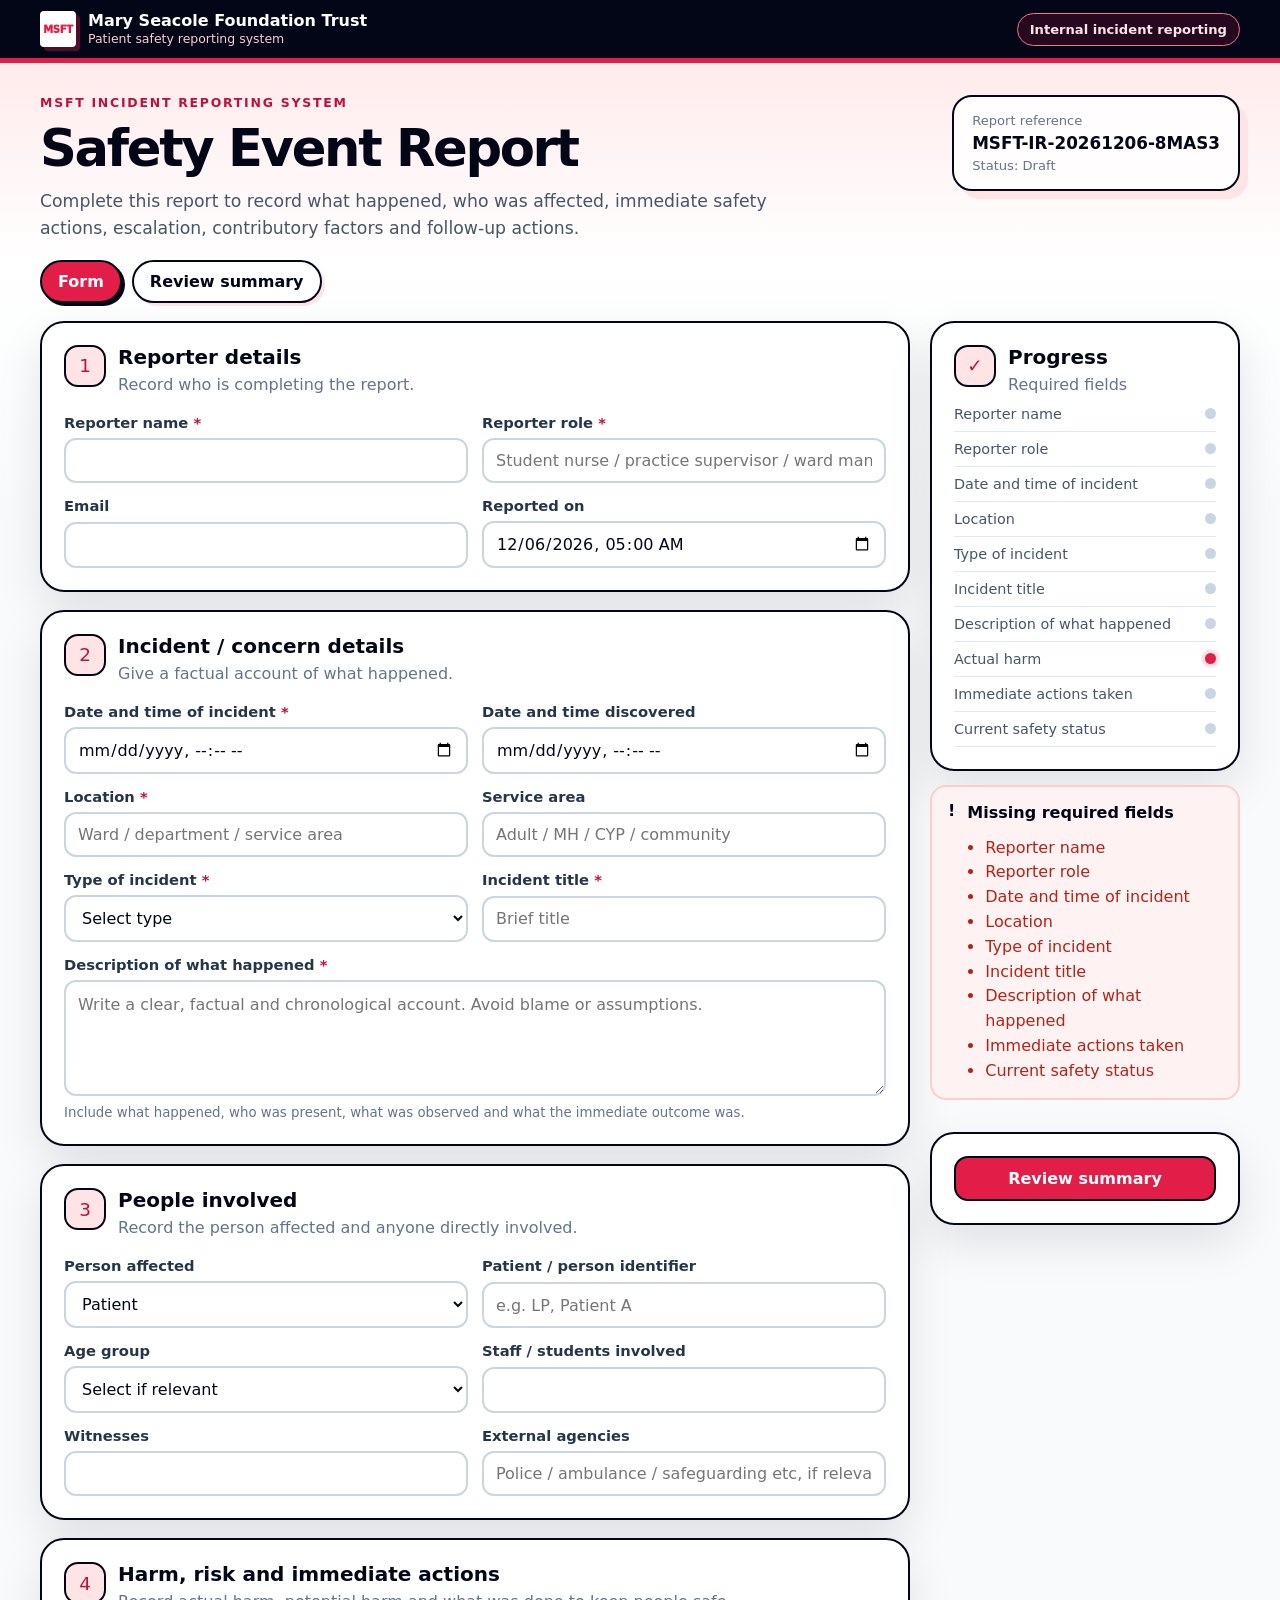
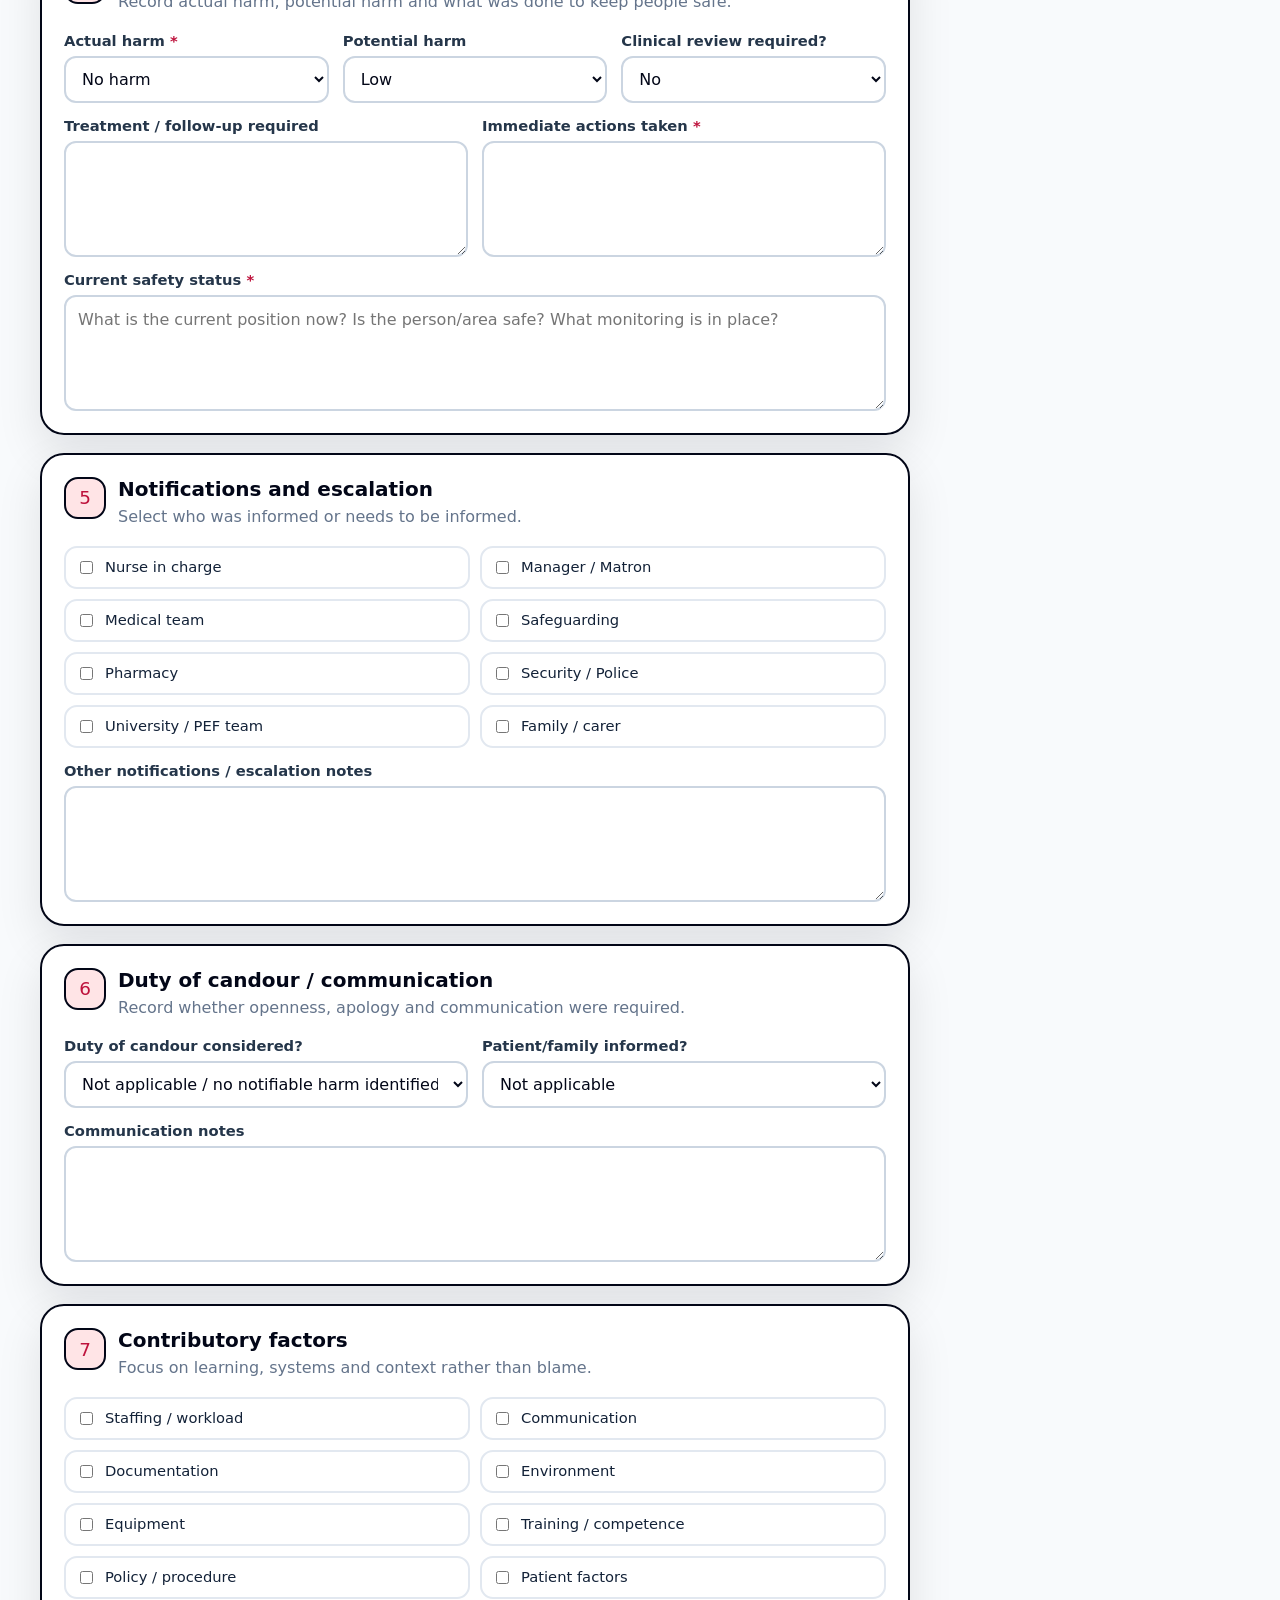
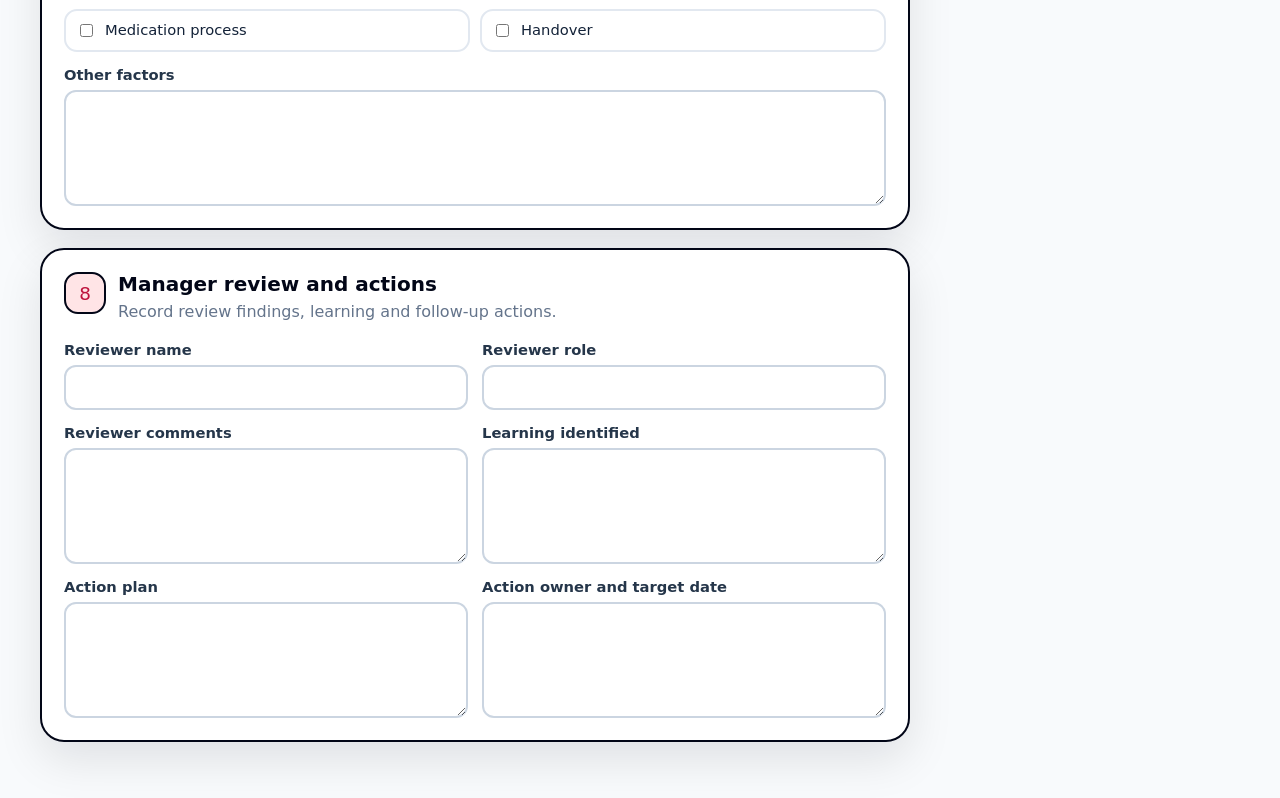
==== commit 70efe20d: "Add files via upload" ====
--- a/docs/index.html
+++ b/docs/index.html
@@ -3,7 +3,7 @@
 <head>
   <meta charset="utf-8" />
   <meta name="viewport" content="width=device-width, initial-scale=1" />
-  <title>MSFT Safety Learning Report</title>
+  <title>MSFT Incident Reporting System</title>
   <style>
     :root {
       --rose: #e11d48;
@@ -234,6 +234,7 @@
     .dot { width: 11px; height: 11px; border-radius: 50%; background: #cbd5e1; flex: 0 0 auto; }
     .dot.done { background: var(--rose); box-shadow: 0 0 0 4px var(--rose-soft); }
     .button-stack { display: grid; gap: 9px; }
+    .review-actions { display: flex; flex-wrap: wrap; gap: 10px; margin-top: 20px; padding-top: 18px; border-top: 1px solid var(--line); }
     .btn {
       border: 2px solid var(--slate);
       background: #fff;
@@ -298,74 +299,49 @@
         <div class="msft-logo">MSFT</div>
         <div class="brand-title">
           <strong>Mary Seacole Foundation Trust</strong>
-          <span>Simulation learning system</span>
+          <span>Patient safety reporting system</span>
         </div>
       </div>
-      <div class="ribbon-pill">Training only · do not enter real patient identifiable information</div>
+      <div class="ribbon-pill">Internal incident reporting</div>
     </div>
   </div>
 
   <main>
     <header class="hero">
       <div>
-        <p class="eyebrow">MSFT safety learning report</p>
-        <h1>Safety Learning Report</h1>
-        <p class="hero-copy">A simulation reporting form for capturing what happened, who was affected, immediate safety actions, escalation, contributory factors and learning. This is intentionally styled like the original safety-report form, with only the MSFT red palette and logo treatment applied.</p>
+        <p class="eyebrow">MSFT incident reporting system</p>
+        <h1>Safety Event Report</h1>
+        <p class="hero-copy">Complete this report to record what happened, who was affected, immediate safety actions, escalation, contributory factors and follow-up actions.</p>
       </div>
       <aside class="reference-box">
-        <span>Training reference</span>
+        <span>Report reference</span>
         <strong id="referenceNumber">MSFT-SLR-000000</strong>
         <small id="statusLabel">Status: Draft</small>
       </aside>
     </header>
-
-    <div class="notice">
-      <strong>!</strong>
-      <p><strong>Simulation context:</strong> this form is for classroom/simulation use only. Use fictional names, scenario details or student initials only. Do not enter real patient details.</p>
-    </div>
-
-    <nav class="tabs" aria-label="Form view tabs">
+<nav class="tabs" aria-label="Form view tabs">
       <button id="formTab" class="active" type="button">Form</button>
       <button id="reviewTab" type="button">Review summary</button>
     </nav>
 
     <div id="submittedBanner" class="success hidden">
       <strong>✓</strong>
-      <p><strong>Submitted for simulation review.</strong><span>The report has been marked as submitted in this browser. It has not been sent to a real clinical system.</span></p>
+      <p><strong>Submitted for review.</strong><span>The report has been marked as submitted.</span></p>
     </div>
 
     <div id="formView" class="layout">
       <div class="form-stack">
-        <section class="card rose-card">
-          <div class="section-heading">
-            <div class="section-icon">●</div>
-            <div>
-              <h2>Simulation details</h2>
-              <p>Identify the learning activity, scenario and facilitator.</p>
-            </div>
-          </div>
-          <div class="grid three">
-            <label class="field"><span class="label-row"><span>Activity / scenario name</span></span><input id="scenarioName" placeholder="e.g. Luke Pale conduct concern" /></label>
-            <label class="field"><span class="label-row"><span>Part / station</span></span><input id="stationPart" placeholder="e.g. Part 3 / Station 2" /></label>
-            <label class="field"><span class="label-row"><span>Learner / group</span></span><input id="learnerGroup" placeholder="e.g. Group A" /></label>
-          </div>
-          <div class="grid two" style="margin-top:14px;">
-            <label class="field"><span class="label-row"><span>Facilitator name</span></span><input id="facilitatorName" /></label>
-            <label class="field"><span class="label-row"><span>Simulation date</span></span><input id="simulationDate" type="date" /></label>
-          </div>
-        </section>
-
-        <section class="card">
+<section class="card">
           <div class="section-heading">
             <div class="section-icon">1</div>
             <div>
               <h2>Reporter details</h2>
-              <p>Record who is completing the learning report.</p>
+              <p>Record who is completing the report.</p>
             </div>
           </div>
           <div class="grid two">
             <label class="field"><span class="label-row"><span>Reporter name <em>*</em></span></span><input id="reporterName" required /></label>
-            <label class="field"><span class="label-row"><span>Reporter role <em>*</em></span></span><input id="reporterRole" placeholder="Student nurse / practice supervisor / facilitator" required /></label>
+            <label class="field"><span class="label-row"><span>Reporter role <em>*</em></span></span><input id="reporterRole" placeholder="Student nurse / practice supervisor / ward manager" required /></label>
             <label class="field"><span class="label-row"><span>Email</span></span><input id="reporterEmail" type="email" /></label>
             <label class="field"><span class="label-row"><span>Reported on</span></span><input id="reportedOn" type="datetime-local" /></label>
           </div>
@@ -376,13 +352,13 @@
             <div class="section-icon">2</div>
             <div>
               <h2>Incident / concern details</h2>
-              <p>Give a factual account of what happened in the simulated scenario.</p>
+              <p>Give a factual account of what happened.</p>
             </div>
           </div>
           <div class="grid two">
             <label class="field"><span class="label-row"><span>Date and time of incident <em>*</em></span></span><input id="incidentDateTime" type="datetime-local" required /></label>
             <label class="field"><span class="label-row"><span>Date and time discovered</span></span><input id="discoveredDateTime" type="datetime-local" /></label>
-            <label class="field"><span class="label-row"><span>Location <em>*</em></span></span><input id="location" placeholder="Ward / skills room / simulated placement area" required /></label>
+            <label class="field"><span class="label-row"><span>Location <em>*</em></span></span><input id="location" placeholder="Ward / department / service area" required /></label>
             <label class="field"><span class="label-row"><span>Service area</span></span><input id="serviceArea" placeholder="Adult / MH / CYP / community" /></label>
             <label class="field"><span class="label-row"><span>Type of incident <em>*</em></span></span><select id="incidentType" required></select></label>
             <label class="field"><span class="label-row"><span>Incident title <em>*</em></span></span><input id="incidentTitle" placeholder="Brief title" required /></label>
@@ -397,12 +373,12 @@
             <div class="section-icon">3</div>
             <div>
               <h2>People involved</h2>
-              <p>Use fictional scenario details only.</p>
+              <p>Record the person affected and anyone directly involved.</p>
             </div>
           </div>
           <div class="grid two">
             <label class="field"><span class="label-row"><span>Person affected</span></span><select id="personAffectedType"><option>Patient</option><option>Staff member</option><option>Student</option><option>Visitor</option><option>No person directly affected</option></select></label>
-            <label class="field"><span class="label-row"><span>Initials / fictional identifier</span></span><input id="patientInitials" placeholder="e.g. LP, Patient A" /></label>
+            <label class="field"><span class="label-row"><span>Patient / person identifier</span></span><input id="patientInitials" placeholder="e.g. LP, Patient A" /></label>
             <label class="field"><span class="label-row"><span>Age group</span></span><select id="ageGroup"><option value="">Select if relevant</option><option>Child</option><option>Young person</option><option>Adult</option><option>Older adult</option><option>Not applicable</option></select></label>
             <label class="field"><span class="label-row"><span>Staff / students involved</span></span><input id="staffInvolved" /></label>
             <label class="field"><span class="label-row"><span>Witnesses</span></span><input id="witnesses" /></label>
@@ -421,7 +397,7 @@
           <div class="grid three">
             <label class="field"><span class="label-row"><span>Actual harm <em>*</em></span></span><select id="actualHarm"></select></label>
             <label class="field"><span class="label-row"><span>Potential harm</span></span><select id="potentialHarm"></select></label>
-            <label class="field"><span class="label-row"><span>Clinical review required?</span></span><select id="clinicalReviewRequired"><option>No</option><option>Yes</option><option>Not known</option><option>Not applicable in simulation</option></select></label>
+            <label class="field"><span class="label-row"><span>Clinical review required?</span></span><select id="clinicalReviewRequired"><option>No</option><option>Yes</option><option>Not known</option><option>Not applicable</option></select></label>
           </div>
           <div class="grid two" style="margin-top:14px;">
             <label class="field"><span class="label-row"><span>Treatment / follow-up required</span></span><textarea id="treatmentRequired"></textarea></label>
@@ -437,7 +413,7 @@
             <div class="section-icon">5</div>
             <div>
               <h2>Notifications and escalation</h2>
-              <p>Select who was informed or would need to be informed in a real setting.</p>
+              <p>Select who was informed or needs to be informed.</p>
             </div>
           </div>
           <div class="checks" id="notificationChecks"></div>
@@ -451,7 +427,7 @@
             <div class="section-icon">6</div>
             <div>
               <h2>Duty of candour / communication</h2>
-              <p>For simulation learning, record whether openness, apology and communication would be required.</p>
+              <p>Record whether openness, apology and communication were required.</p>
             </div>
           </div>
           <div class="grid two">
@@ -481,16 +457,16 @@
           <div class="section-heading">
             <div class="section-icon">8</div>
             <div>
-              <h2>Learning and review</h2>
-              <p>Capture debrief points, actions and follow-up for the simulation.</p>
+              <h2>Manager review and actions</h2>
+              <p>Record review findings, learning and follow-up actions.</p>
             </div>
           </div>
           <div class="grid two">
-            <label class="field"><span class="label-row"><span>Reviewer / facilitator name</span></span><input id="reviewerName" /></label>
+            <label class="field"><span class="label-row"><span>Reviewer name</span></span><input id="reviewerName" /></label>
             <label class="field"><span class="label-row"><span>Reviewer role</span></span><input id="reviewerRole" /></label>
           </div>
           <div class="grid two" style="margin-top:14px;">
-            <label class="field"><span class="label-row"><span>Facilitator / reviewer comments</span></span><textarea id="reviewerComments"></textarea></label>
+            <label class="field"><span class="label-row"><span>Reviewer comments</span></span><textarea id="reviewerComments"></textarea></label>
             <label class="field"><span class="label-row"><span>Learning identified</span></span><textarea id="learningIdentified"></textarea></label>
             <label class="field"><span class="label-row"><span>Action plan</span></span><textarea id="actionPlan"></textarea></label>
             <label class="field"><span class="label-row"><span>Action owner and target date</span></span><textarea id="actionOwner"></textarea></label>
@@ -512,20 +488,10 @@
         </section>
         <section class="card">
           <div class="button-stack">
-            <button id="saveDraft" class="btn primary" type="button">Save draft</button>
-            <button id="reviewButton" class="btn" type="button">Review summary</button>
-            <button id="submitButton" class="btn dark" type="button">Submit for simulation review</button>
-            <button id="exportButton" class="btn" type="button">Export JSON</button>
-            <button id="printButton" class="btn" type="button">Print</button>
-            <button id="clearButton" class="btn danger" type="button">Clear draft</button>
-          </div>
-        </section>
-        <section class="card">
-          <h2>MSFT styling check</h2>
-          <p class="mini-text">This build uses the original safety-report layout with the MSFT red palette and logo only.</p>
-          <div class="pill-list"><span class="pill">#e11d48</span><span class="pill">MSFT logo</span><span class="pill">Original layout</span></div>
-        </section>
-      </aside>
+            <button id="reviewButton" class="btn primary" type="button">Review summary</button>
+          </div>
+        </section>
+</aside>
     </div>
 
     <div id="reviewView" class="hidden">
@@ -534,18 +500,23 @@
           <div class="section-icon">R</div>
           <div>
             <h2>Review summary</h2>
-            <p>Check the report before submitting or printing.</p>
+            <p>Check the report before submitting.</p>
           </div>
         </div>
         <dl id="summaryList" class="summary"></dl>
+        <div class="review-actions">
+          <button id="backToForm" class="btn" type="button">Back to form</button>
+          <button id="submitButton" class="btn dark" type="button">Submit report</button>
+          <button id="printButton" class="btn" type="button">Print summary</button>
+          <button id="exportButton" class="btn" type="button">Export JSON</button>
+          <button id="clearButton" class="btn danger" type="button">Clear form</button>
+        </div>
       </section>
     </div>
-
-    <p class="footer-note">VISUAL_BUILD: ORIGINAL_SAFETY_REPORT_LAYOUT_MSFT_ROSE_LOGO_FIXED_20260608</p>
   </main>
 
   <script>
-    const STORAGE_KEY = 'msft-safety-learning-report-original-layout-red-v1';
+    const STORAGE_KEY = 'msft-incident-report-realistic-red-v2';
     const incidentTypes = ['Medication','Fall','Violence / aggression','Safeguarding concern','Self-harm / ligature / suicide risk','Absconding / missing patient','Documentation / records','Pressure damage / skin integrity','Infection prevention and control','Staffing / capacity','Equipment / estates','Information governance','Professional conduct / student concern','Timesheet / attendance concern','Other'];
     const harmLevels = ['No harm','Low','Moderate','Severe','Death'];
     const potentialHarmLevels = ['None','Low','Moderate','Severe','Death'];
@@ -553,10 +524,9 @@
       ['informedNurseInCharge','Nurse in charge'], ['informedManager','Manager / Matron'], ['informedDoctor','Medical team'], ['informedSafeguarding','Safeguarding'], ['informedPharmacy','Pharmacy'], ['informedSecurityPolice','Security / Police'], ['informedUniversityPEF','University / PEF team'], ['informedFamilyCarer','Family / carer']
     ];
     const factors = [
-      ['factorsStaffing','Staffing / workload'], ['factorsCommunication','Communication'], ['factorsDocumentation','Documentation'], ['factorsEnvironment','Environment'], ['factorsEquipment','Equipment'], ['factorsTraining','Training / competence'], ['factorsPolicy','Policy / procedure'], ['factorsPatient','Patient / scenario factors'], ['factorsMedication','Medication process'], ['factorsHandover','Handover']
+      ['factorsStaffing','Staffing / workload'], ['factorsCommunication','Communication'], ['factorsDocumentation','Documentation'], ['factorsEnvironment','Environment'], ['factorsEquipment','Equipment'], ['factorsTraining','Training / competence'], ['factorsPolicy','Policy / procedure'], ['factorsPatient','Patient factors'], ['factorsMedication','Medication process'], ['factorsHandover','Handover']
     ];
     const defaults = {
-      scenarioName:'', stationPart:'', learnerGroup:'', facilitatorName:'', simulationDate:new Date().toISOString().slice(0,10),
       reporterName:'', reporterRole:'', reporterEmail:'', reportedOn:new Date().toISOString().slice(0,16),
       incidentDateTime:'', discoveredDateTime:'', location:'', serviceArea:'', incidentType:'', incidentTitle:'', description:'',
       personAffectedType:'Patient', patientInitials:'', ageGroup:'', staffInvolved:'', witnesses:'', externalAgencies:'',
@@ -575,7 +545,7 @@
 
     function makeReference(){
       const d = new Date().toISOString().slice(0,10).replaceAll('-','');
-      return 'MSFT-SLR-' + d + '-' + Math.random().toString(36).slice(2,7).toUpperCase();
+      return 'MSFT-IR-' + d + '-' + Math.random().toString(36).slice(2,7).toUpperCase();
     }
     function loadForm(){
       try { return { ...defaults, ...JSON.parse(localStorage.getItem(STORAGE_KEY) || '{}') }; } catch { return { ...defaults }; }
@@ -619,7 +589,7 @@
     }
     function summaryRows(){
       return [
-        ['Reference', reference], ['Status', form.status], ['Scenario', form.scenarioName], ['Part / station', form.stationPart], ['Learner / group', form.learnerGroup], ['Facilitator', form.facilitatorName],
+        ['Reference', reference], ['Status', form.status],
         ['Reporter', [form.reporterName, form.reporterRole].filter(Boolean).join(' - ')], ['Incident date/time', form.incidentDateTime], ['Location', form.location], ['Service area', form.serviceArea], ['Type', form.incidentType], ['Title', form.incidentTitle], ['Description', form.description],
         ['Person affected', form.personAffectedType], ['Identifier', form.patientInitials], ['Staff/students involved', form.staffInvolved], ['Witnesses', form.witnesses],
         ['Actual harm', form.actualHarm], ['Potential harm', form.potentialHarm], ['Clinical review required', form.clinicalReviewRequired], ['Immediate actions', form.immediateActions], ['Current safety status', form.currentSafetyStatus],
@@ -639,13 +609,11 @@
       renderSummary();
       window.scrollTo({ top: 0, behavior: 'smooth' });
     }
-    function saveDraft(){
-      form.status = 'Draft saved'; saveSilent(); renderStatus(); alert('Draft saved in this browser.');
-    }
+
     function submitForm(){
       const missing = missingFields();
       if (missing.length) { renderStatus(); alert('Please complete the required fields before submitting.'); return; }
-      form.status = 'Submitted'; saveSilent(); renderStatus(); setView('review');
+      form.status = 'Submitted'; saveSilent(); renderStatus(); setView('review'); alert('Report submitted for review.');
     }
     function exportJson(){
       const data = { reference, exportedAt: new Date().toISOString(), form };
@@ -654,7 +622,7 @@
       const a = document.createElement('a'); a.href = url; a.download = reference + '.json'; a.click(); URL.revokeObjectURL(url);
     }
     function clearDraft(){
-      if (!confirm('Clear the saved draft in this browser?')) return;
+      if (!confirm('Clear this report?')) return;
       localStorage.removeItem(STORAGE_KEY); localStorage.removeItem(STORAGE_KEY + '-ref');
       form = { ...defaults }; reference = makeReference();
       saveSilent(); location.reload();
@@ -669,7 +637,7 @@
       $('formTab').addEventListener('click', () => setView('form'));
       $('reviewTab').addEventListener('click', () => setView('review'));
       $('reviewButton').addEventListener('click', () => setView('review'));
-      $('saveDraft').addEventListener('click', saveDraft);
+      $('backToForm').addEventListener('click', () => setView('form'));
       $('submitButton').addEventListener('click', submitForm);
       $('exportButton').addEventListener('click', exportJson);
       $('printButton').addEventListener('click', () => window.print());
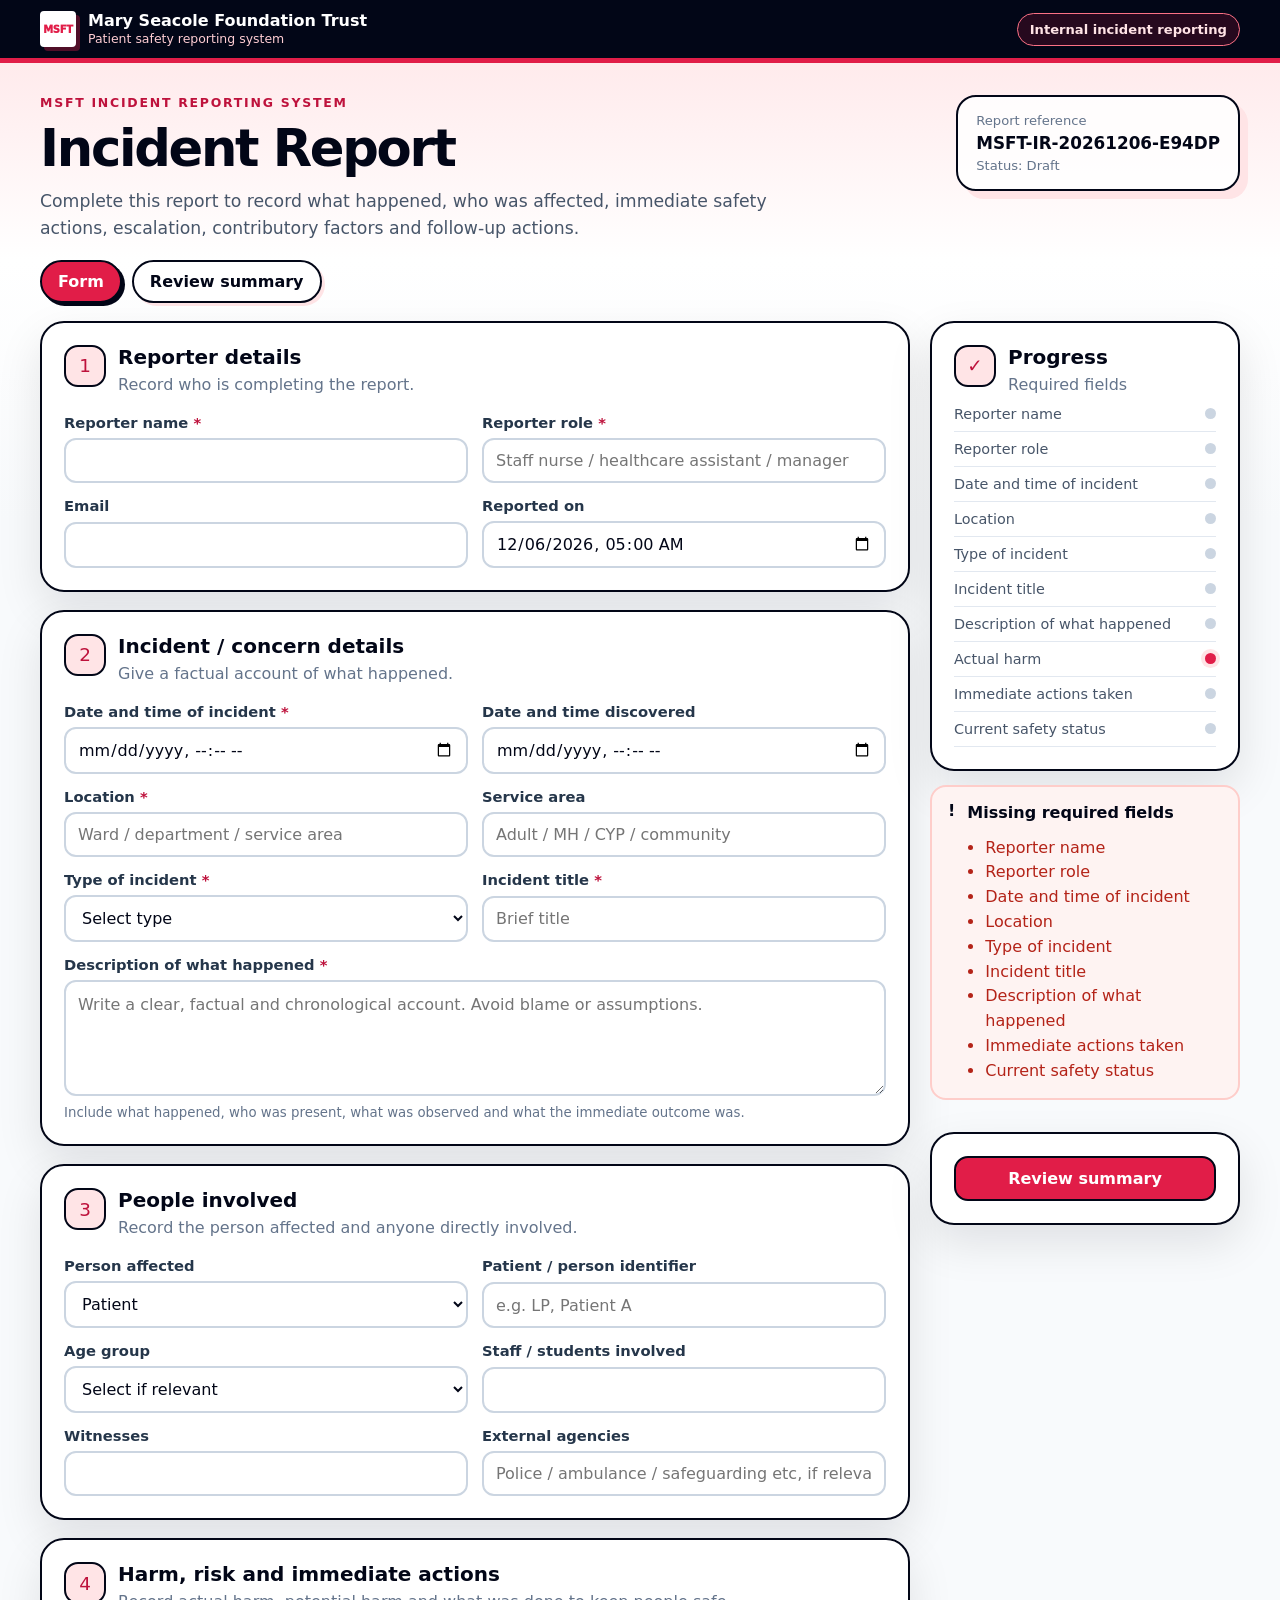
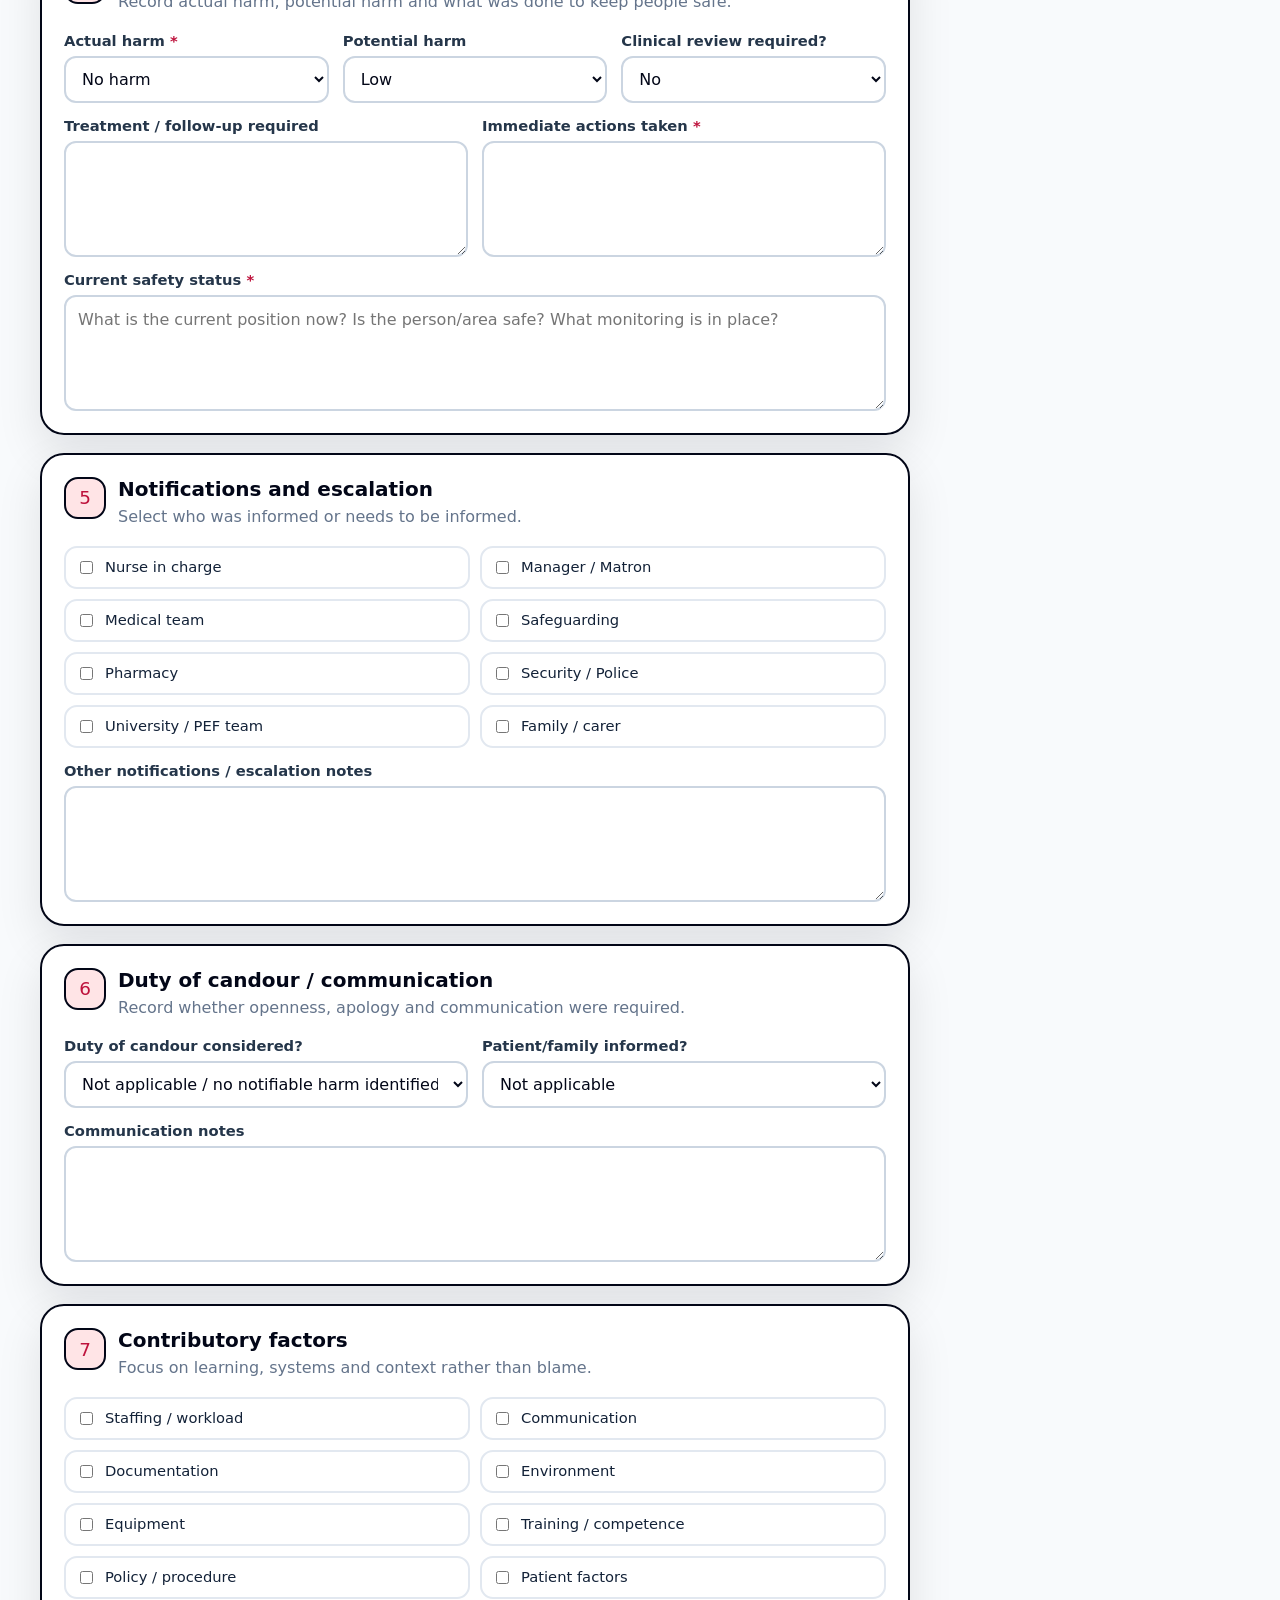
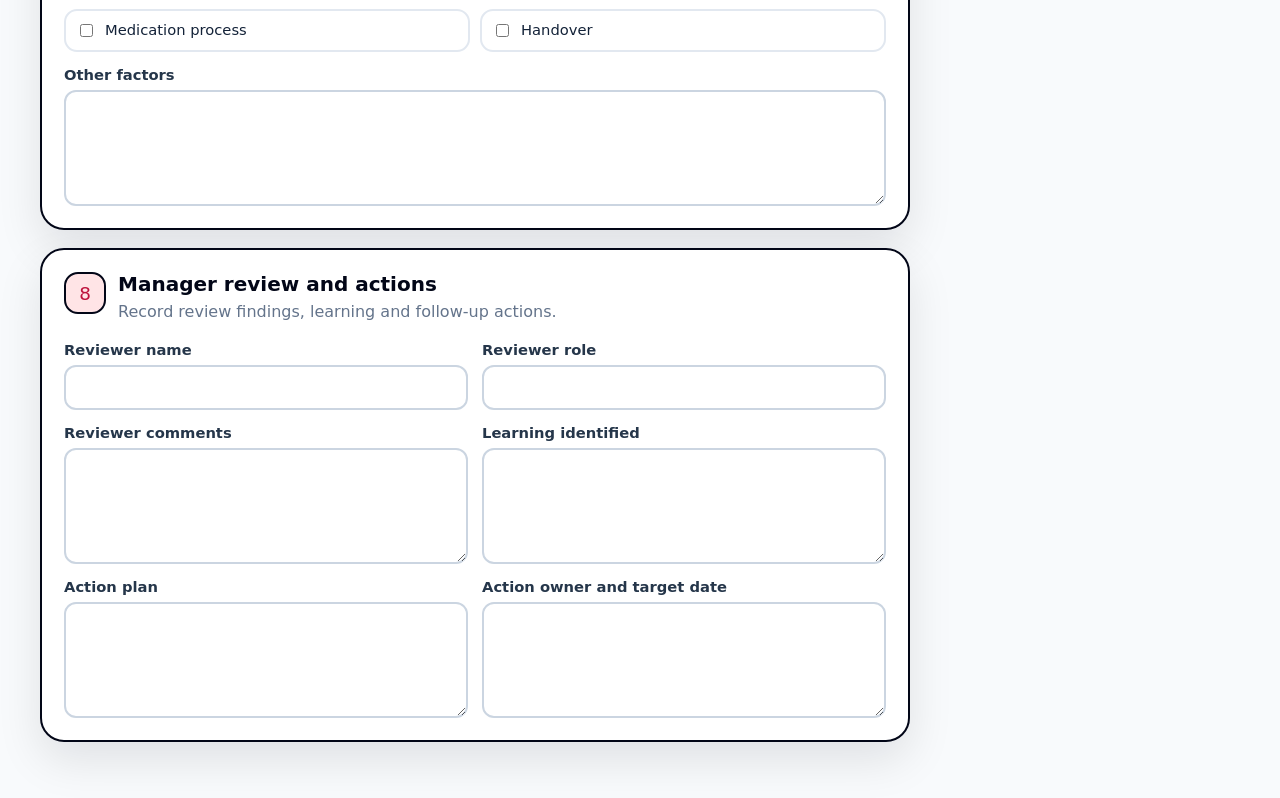
==== commit a3cb1305: "Add files via upload" ====
--- a/docs/index.html
+++ b/docs/index.html
@@ -234,7 +234,6 @@
     .dot { width: 11px; height: 11px; border-radius: 50%; background: #cbd5e1; flex: 0 0 auto; }
     .dot.done { background: var(--rose); box-shadow: 0 0 0 4px var(--rose-soft); }
     .button-stack { display: grid; gap: 9px; }
-    .review-actions { display: flex; flex-wrap: wrap; gap: 10px; margin-top: 20px; padding-top: 18px; border-top: 1px solid var(--line); }
     .btn {
       border: 2px solid var(--slate);
       background: #fff;
@@ -310,12 +309,12 @@
     <header class="hero">
       <div>
         <p class="eyebrow">MSFT incident reporting system</p>
-        <h1>Safety Event Report</h1>
+        <h1>Incident Report</h1>
         <p class="hero-copy">Complete this report to record what happened, who was affected, immediate safety actions, escalation, contributory factors and follow-up actions.</p>
       </div>
       <aside class="reference-box">
         <span>Report reference</span>
-        <strong id="referenceNumber">MSFT-SLR-000000</strong>
+        <strong id="referenceNumber">MSFT-IR-000000</strong>
         <small id="statusLabel">Status: Draft</small>
       </aside>
     </header>
@@ -341,7 +340,7 @@
           </div>
           <div class="grid two">
             <label class="field"><span class="label-row"><span>Reporter name <em>*</em></span></span><input id="reporterName" required /></label>
-            <label class="field"><span class="label-row"><span>Reporter role <em>*</em></span></span><input id="reporterRole" placeholder="Student nurse / practice supervisor / ward manager" required /></label>
+            <label class="field"><span class="label-row"><span>Reporter role <em>*</em></span></span><input id="reporterRole" placeholder="Staff nurse / healthcare assistant / manager" required /></label>
             <label class="field"><span class="label-row"><span>Email</span></span><input id="reporterEmail" type="email" /></label>
             <label class="field"><span class="label-row"><span>Reported on</span></span><input id="reportedOn" type="datetime-local" /></label>
           </div>
@@ -507,16 +506,13 @@
         <div class="review-actions">
           <button id="backToForm" class="btn" type="button">Back to form</button>
           <button id="submitButton" class="btn dark" type="button">Submit report</button>
-          <button id="printButton" class="btn" type="button">Print summary</button>
-          <button id="exportButton" class="btn" type="button">Export JSON</button>
-          <button id="clearButton" class="btn danger" type="button">Clear form</button>
         </div>
       </section>
     </div>
   </main>
 
   <script>
-    const STORAGE_KEY = 'msft-incident-report-realistic-red-v2';
+    const STORAGE_KEY = 'msft-incident-report-final-realistic-v3';
     const incidentTypes = ['Medication','Fall','Violence / aggression','Safeguarding concern','Self-harm / ligature / suicide risk','Absconding / missing patient','Documentation / records','Pressure damage / skin integrity','Infection prevention and control','Staffing / capacity','Equipment / estates','Information governance','Professional conduct / student concern','Timesheet / attendance concern','Other'];
     const harmLevels = ['No harm','Low','Moderate','Severe','Death'];
     const potentialHarmLevels = ['None','Low','Moderate','Severe','Death'];
@@ -615,18 +611,6 @@
       if (missing.length) { renderStatus(); alert('Please complete the required fields before submitting.'); return; }
       form.status = 'Submitted'; saveSilent(); renderStatus(); setView('review'); alert('Report submitted for review.');
     }
-    function exportJson(){
-      const data = { reference, exportedAt: new Date().toISOString(), form };
-      const blob = new Blob([JSON.stringify(data, null, 2)], { type: 'application/json' });
-      const url = URL.createObjectURL(blob);
-      const a = document.createElement('a'); a.href = url; a.download = reference + '.json'; a.click(); URL.revokeObjectURL(url);
-    }
-    function clearDraft(){
-      if (!confirm('Clear this report?')) return;
-      localStorage.removeItem(STORAGE_KEY); localStorage.removeItem(STORAGE_KEY + '-ref');
-      form = { ...defaults }; reference = makeReference();
-      saveSilent(); location.reload();
-    }
     function init(){
       fillOptions('incidentType', incidentTypes, 'Select type');
       fillOptions('actualHarm', harmLevels);
@@ -639,9 +623,6 @@
       $('reviewButton').addEventListener('click', () => setView('review'));
       $('backToForm').addEventListener('click', () => setView('form'));
       $('submitButton').addEventListener('click', submitForm);
-      $('exportButton').addEventListener('click', exportJson);
-      $('printButton').addEventListener('click', () => window.print());
-      $('clearButton').addEventListener('click', clearDraft);
     }
     init();
   </script>
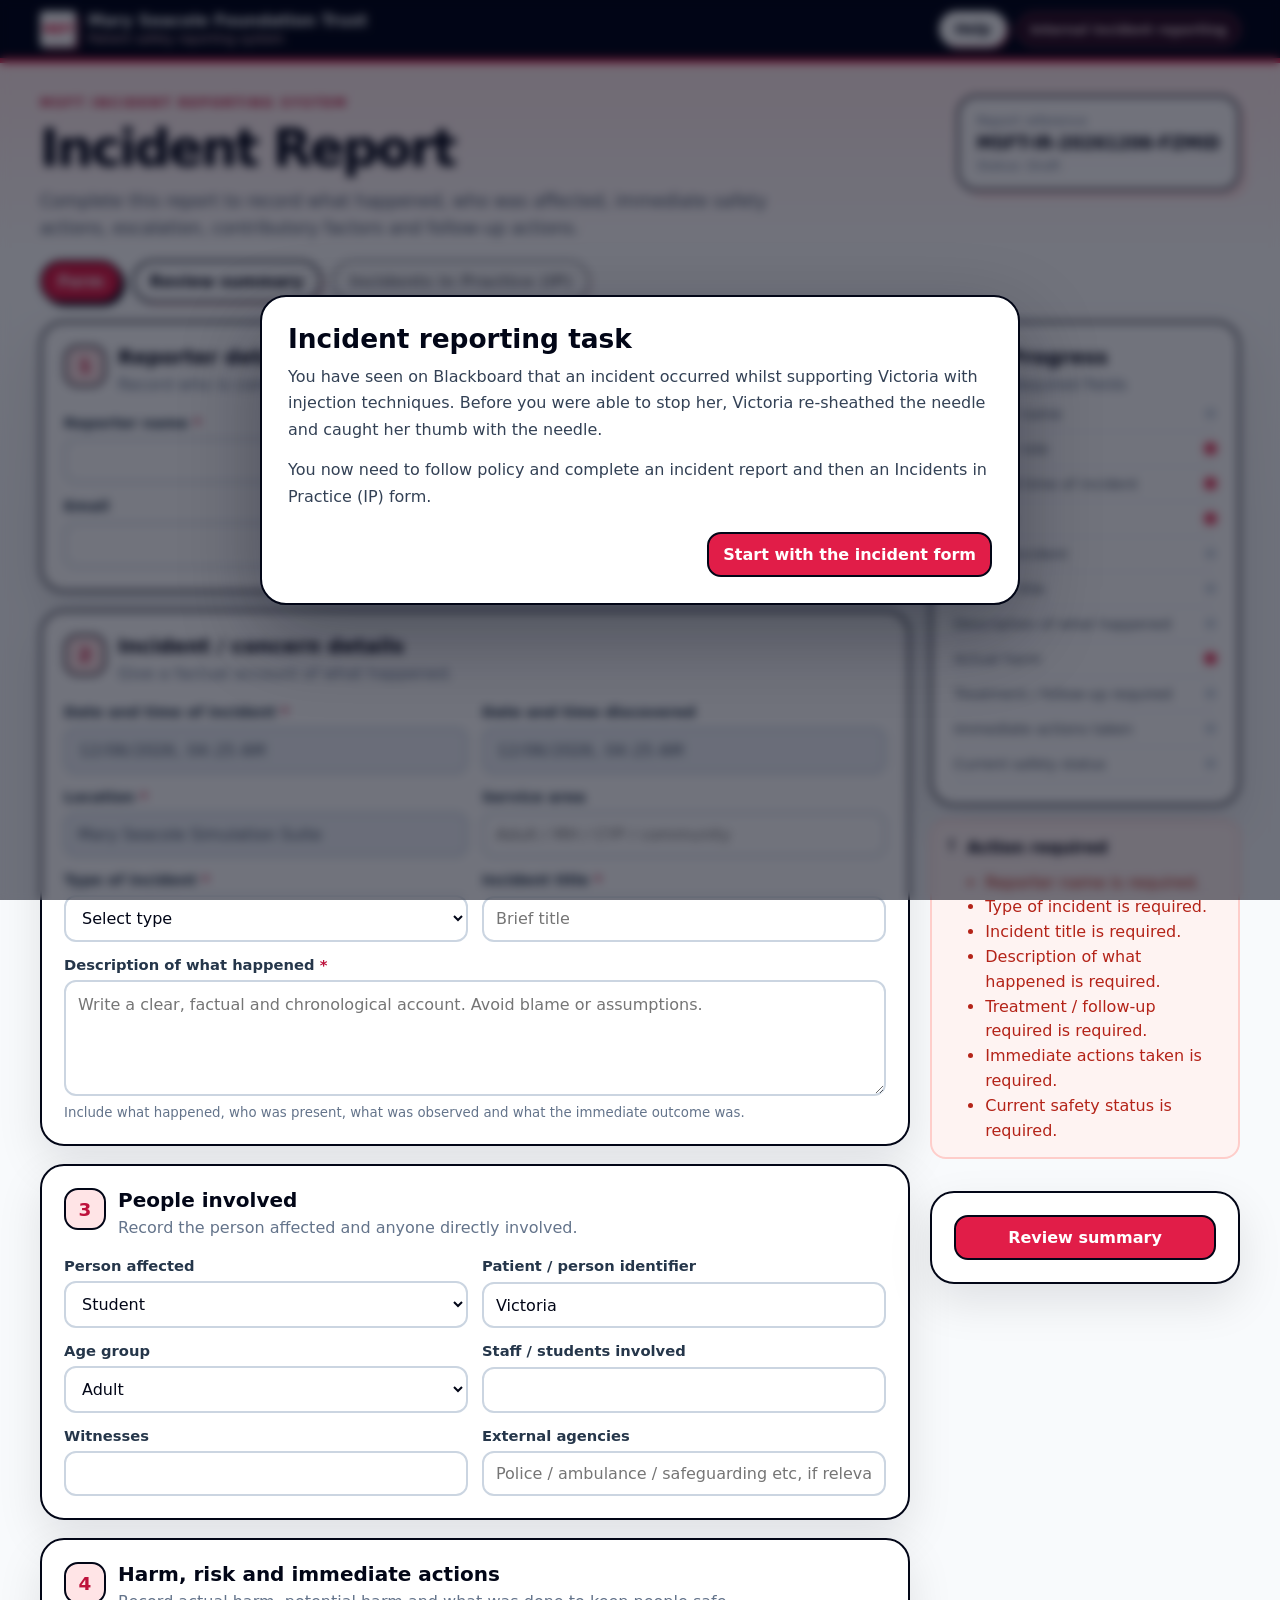
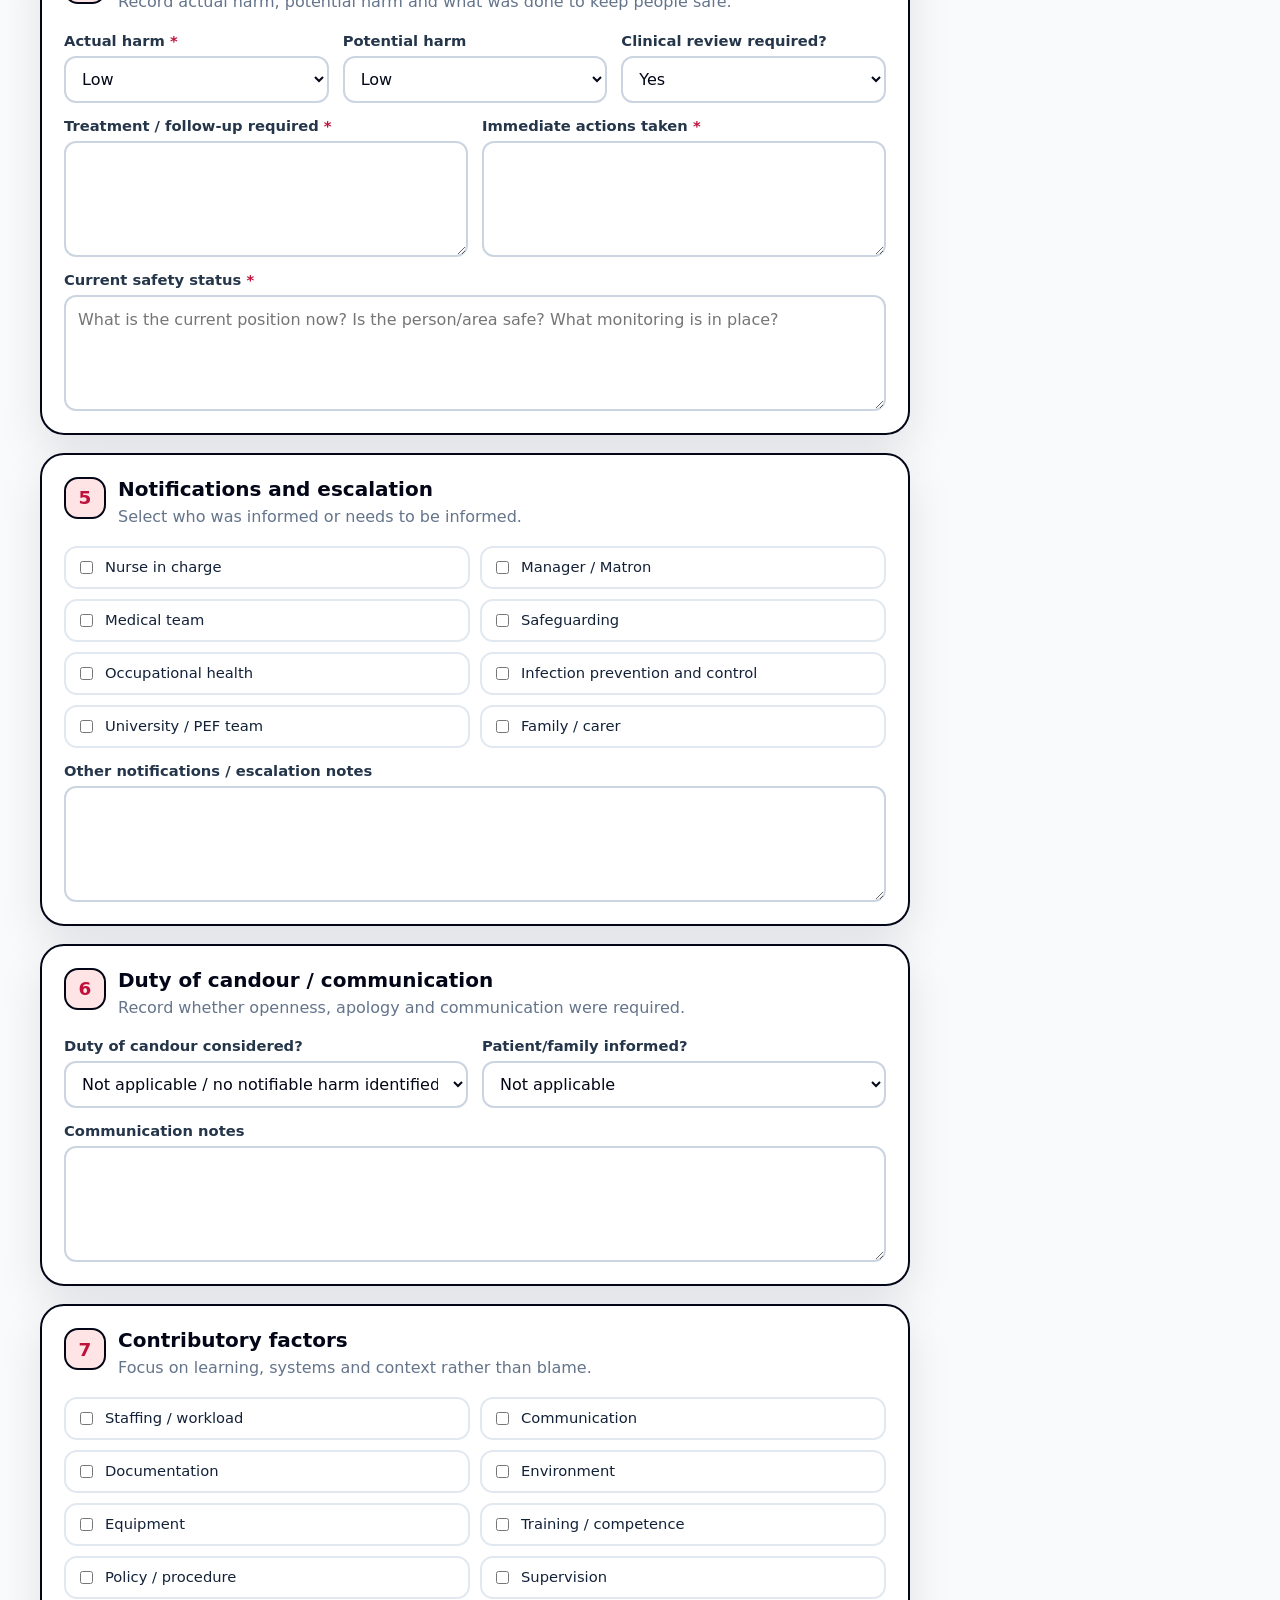
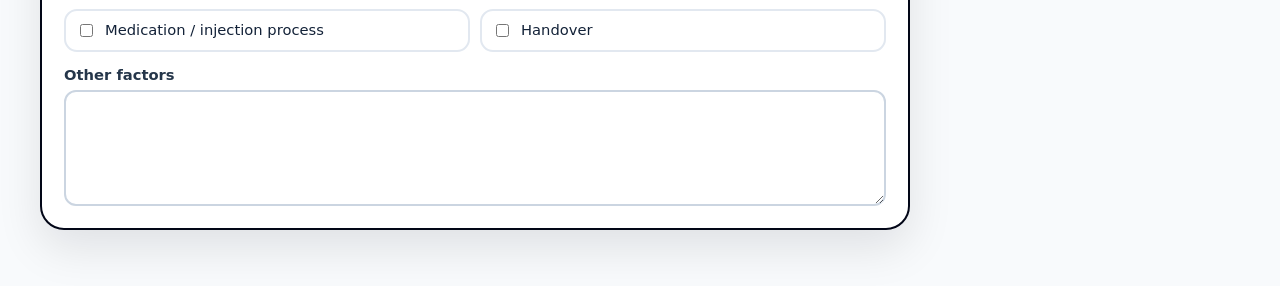
==== commit 3dcbd6cb: "Add files via upload" ====
--- a/docs/index.html
+++ b/docs/index.html
@@ -79,6 +79,7 @@
     }
     .brand-title strong { font-size: 1rem; white-space: nowrap; overflow: hidden; text-overflow: ellipsis; }
     .brand-title span { font-size: .78rem; color: #fecdd3; margin-top: 3px; }
+    .ribbon-actions { display: flex; align-items: center; gap: 10px; }
     .ribbon-pill {
       border: 1px solid #fb7185;
       background: rgba(225,29,72,.16);
@@ -89,6 +90,18 @@
       font-weight: 800;
       white-space: nowrap;
     }
+    .help-button {
+      border: 2px solid #fff;
+      background: #fff;
+      color: var(--slate);
+      border-radius: 999px;
+      padding: 8px 14px;
+      font-size: .86rem;
+      font-weight: 900;
+      cursor: pointer;
+      box-shadow: 3px 3px 0 rgba(225,29,72,.45);
+    }
+    .help-button:hover { background: var(--rose-soft); }
 
     main {
       width: min(1200px, calc(100% - 32px));
@@ -188,6 +201,7 @@
       font-size: 1.15rem;
       border: 2px solid var(--slate);
       flex: 0 0 auto;
+      font-weight: 900;
     }
     h2 { margin: 0; font-size: 1.25rem; color: var(--slate); }
     .section-heading p { margin: 4px 0 0; color: var(--muted); line-height: 1.45; }
@@ -210,6 +224,12 @@
     }
     textarea { min-height: 116px; resize: vertical; line-height: 1.5; }
     input:focus, select:focus, textarea:focus { border-color: var(--rose); box-shadow: 0 0 0 4px var(--rose-soft); }
+    input[readonly], input[disabled], .locked-field {
+      background: #eef2f7 !important;
+      color: #475569;
+      cursor: not-allowed;
+      border-color: #cbd5e1;
+    }
     .checks { display: grid; grid-template-columns: repeat(2, minmax(0,1fr)); gap: 10px; }
     .check {
       display: flex;
@@ -250,18 +270,16 @@
     .btn.primary { background: var(--rose); color: #fff; }
     .btn.primary:hover { background: var(--rose-dark); box-shadow: 4px 4px 0 var(--slate); }
     .btn.dark { background: var(--slate); color: #fff; }
-    .btn.danger { color: var(--danger); border-color: var(--danger); }
     .btn:disabled { opacity: .55; cursor: not-allowed; transform: none; box-shadow: none; }
 
     .missing-list { margin: 10px 0 0; padding-left: 18px; color: var(--danger); line-height: 1.55; }
     .mini-text { color: var(--muted); line-height: 1.55; font-size: .92rem; }
-    .pill-list { display: flex; flex-wrap: wrap; gap: 8px; }
-    .pill { border: 2px solid var(--rose); background: var(--rose-soft); color: var(--rose-dark); border-radius: 999px; padding: 5px 10px; font-size: .8rem; font-weight: 850; }
 
     .summary { display: grid; gap: 12px; }
     .summary-row { display: grid; grid-template-columns: 230px 1fr; gap: 12px; padding: 12px 0; border-bottom: 1px solid #e2e8f0; }
     .summary-row dt { font-weight: 850; color: var(--slate); }
     .summary-row dd { margin: 0; color: #334155; line-height: 1.5; white-space: pre-wrap; }
+    .review-actions { display: flex; justify-content: flex-end; gap: 12px; flex-wrap: wrap; margin-top: 22px; }
 
     .footer-note {
       margin-top: 22px;
@@ -270,6 +288,30 @@
       text-align: center;
     }
     .hidden { display: none !important; }
+
+    .modal-backdrop {
+      position: fixed;
+      inset: 0;
+      z-index: 100;
+      display: flex;
+      align-items: center;
+      justify-content: center;
+      padding: 18px;
+      background: rgba(2, 6, 23, .56);
+      backdrop-filter: blur(5px);
+    }
+    .modal {
+      width: min(760px, 100%);
+      border: 2px solid var(--slate);
+      border-radius: 26px;
+      background: #fff;
+      box-shadow: 0 30px 80px rgba(2, 6, 23, .32);
+      padding: 26px;
+    }
+    .modal h2 { font-size: 1.65rem; margin-bottom: 10px; }
+    .modal p { margin: 0 0 14px; line-height: 1.65; color: #334155; }
+    .modal-actions { display: flex; justify-content: flex-end; gap: 10px; margin-top: 22px; flex-wrap: wrap; }
+    .modal-small { width: min(650px, 100%); }
 
     @media (max-width: 940px) {
       .hero { flex-direction: column; }
@@ -279,12 +321,13 @@
       .grid.two, .grid.three, .checks { grid-template-columns: 1fr; }
       .summary-row { grid-template-columns: 1fr; gap: 3px; }
       .top-ribbon-inner { align-items: flex-start; flex-direction: column; padding: 12px 0; }
+      .ribbon-actions { width: 100%; justify-content: space-between; }
       .ribbon-pill { white-space: normal; }
     }
 
     @media print {
       body { background: #fff; }
-      .top-ribbon, .tabs, .side, .notice, .footer-note { display: none !important; }
+      .top-ribbon, .tabs, .side, .notice, .footer-note, .modal-backdrop { display: none !important; }
       main { width: 100%; padding: 0; }
       .card { box-shadow: none; break-inside: avoid; }
       .layout { display: block; }
@@ -301,7 +344,10 @@
           <span>Patient safety reporting system</span>
         </div>
       </div>
-      <div class="ribbon-pill">Internal incident reporting</div>
+      <div class="ribbon-actions">
+        <button id="helpButton" class="help-button" type="button">Help</button>
+        <div class="ribbon-pill">Internal incident reporting</div>
+      </div>
     </div>
   </div>
 
@@ -318,19 +364,21 @@
         <small id="statusLabel">Status: Draft</small>
       </aside>
     </header>
-<nav class="tabs" aria-label="Form view tabs">
+
+    <nav class="tabs" aria-label="Form view tabs">
       <button id="formTab" class="active" type="button">Form</button>
       <button id="reviewTab" type="button">Review summary</button>
+      <button id="ipTab" type="button" disabled>Incidents in Practice (IP)</button>
     </nav>
 
     <div id="submittedBanner" class="success hidden">
       <strong>✓</strong>
-      <p><strong>Submitted for review.</strong><span>The report has been marked as submitted.</span></p>
+      <p><strong>Incident report submitted.</strong><span>Continue by completing the Incidents in Practice form.</span></p>
     </div>
 
     <div id="formView" class="layout">
       <div class="form-stack">
-<section class="card">
+        <section class="card">
           <div class="section-heading">
             <div class="section-icon">1</div>
             <div>
@@ -340,7 +388,7 @@
           </div>
           <div class="grid two">
             <label class="field"><span class="label-row"><span>Reporter name <em>*</em></span></span><input id="reporterName" required /></label>
-            <label class="field"><span class="label-row"><span>Reporter role <em>*</em></span></span><input id="reporterRole" placeholder="Staff nurse / healthcare assistant / manager" required /></label>
+            <label class="field"><span class="label-row"><span>Reporter role <em>*</em></span></span><input id="reporterRole" class="locked-field" readonly required /></label>
             <label class="field"><span class="label-row"><span>Email</span></span><input id="reporterEmail" type="email" /></label>
             <label class="field"><span class="label-row"><span>Reported on</span></span><input id="reportedOn" type="datetime-local" /></label>
           </div>
@@ -355,9 +403,9 @@
             </div>
           </div>
           <div class="grid two">
-            <label class="field"><span class="label-row"><span>Date and time of incident <em>*</em></span></span><input id="incidentDateTime" type="datetime-local" required /></label>
-            <label class="field"><span class="label-row"><span>Date and time discovered</span></span><input id="discoveredDateTime" type="datetime-local" /></label>
-            <label class="field"><span class="label-row"><span>Location <em>*</em></span></span><input id="location" placeholder="Ward / department / service area" required /></label>
+            <label class="field"><span class="label-row"><span>Date and time of incident <em>*</em></span></span><input id="incidentDateTime" class="locked-field" type="datetime-local" readonly required /></label>
+            <label class="field"><span class="label-row"><span>Date and time discovered</span></span><input id="discoveredDateTime" class="locked-field" type="datetime-local" readonly /></label>
+            <label class="field"><span class="label-row"><span>Location <em>*</em></span></span><input id="location" class="locked-field" readonly required /></label>
             <label class="field"><span class="label-row"><span>Service area</span></span><input id="serviceArea" placeholder="Adult / MH / CYP / community" /></label>
             <label class="field"><span class="label-row"><span>Type of incident <em>*</em></span></span><select id="incidentType" required></select></label>
             <label class="field"><span class="label-row"><span>Incident title <em>*</em></span></span><input id="incidentTitle" placeholder="Brief title" required /></label>
@@ -377,7 +425,7 @@
           </div>
           <div class="grid two">
             <label class="field"><span class="label-row"><span>Person affected</span></span><select id="personAffectedType"><option>Patient</option><option>Staff member</option><option>Student</option><option>Visitor</option><option>No person directly affected</option></select></label>
-            <label class="field"><span class="label-row"><span>Patient / person identifier</span></span><input id="patientInitials" placeholder="e.g. LP, Patient A" /></label>
+            <label class="field"><span class="label-row"><span>Patient / person identifier</span></span><input id="patientInitials" placeholder="e.g. VH, Patient A" /></label>
             <label class="field"><span class="label-row"><span>Age group</span></span><select id="ageGroup"><option value="">Select if relevant</option><option>Child</option><option>Young person</option><option>Adult</option><option>Older adult</option><option>Not applicable</option></select></label>
             <label class="field"><span class="label-row"><span>Staff / students involved</span></span><input id="staffInvolved" /></label>
             <label class="field"><span class="label-row"><span>Witnesses</span></span><input id="witnesses" /></label>
@@ -399,7 +447,7 @@
             <label class="field"><span class="label-row"><span>Clinical review required?</span></span><select id="clinicalReviewRequired"><option>No</option><option>Yes</option><option>Not known</option><option>Not applicable</option></select></label>
           </div>
           <div class="grid two" style="margin-top:14px;">
-            <label class="field"><span class="label-row"><span>Treatment / follow-up required</span></span><textarea id="treatmentRequired"></textarea></label>
+            <label class="field"><span class="label-row"><span>Treatment / follow-up required <em>*</em></span></span><textarea id="treatmentRequired" required></textarea></label>
             <label class="field"><span class="label-row"><span>Immediate actions taken <em>*</em></span></span><textarea id="immediateActions" required></textarea></label>
           </div>
           <div style="margin-top:14px;">
@@ -451,26 +499,6 @@
             <label class="field"><span class="label-row"><span>Other factors</span></span><textarea id="otherFactors"></textarea></label>
           </div>
         </section>
-
-        <section class="card">
-          <div class="section-heading">
-            <div class="section-icon">8</div>
-            <div>
-              <h2>Manager review and actions</h2>
-              <p>Record review findings, learning and follow-up actions.</p>
-            </div>
-          </div>
-          <div class="grid two">
-            <label class="field"><span class="label-row"><span>Reviewer name</span></span><input id="reviewerName" /></label>
-            <label class="field"><span class="label-row"><span>Reviewer role</span></span><input id="reviewerRole" /></label>
-          </div>
-          <div class="grid two" style="margin-top:14px;">
-            <label class="field"><span class="label-row"><span>Reviewer comments</span></span><textarea id="reviewerComments"></textarea></label>
-            <label class="field"><span class="label-row"><span>Learning identified</span></span><textarea id="learningIdentified"></textarea></label>
-            <label class="field"><span class="label-row"><span>Action plan</span></span><textarea id="actionPlan"></textarea></label>
-            <label class="field"><span class="label-row"><span>Action owner and target date</span></span><textarea id="actionOwner"></textarea></label>
-          </div>
-        </section>
       </div>
 
       <aside class="side">
@@ -483,14 +511,14 @@
         </section>
         <section id="missingBox" class="notice error hidden">
           <strong>!</strong>
-          <div><p><strong>Missing required fields</strong></p><ul id="missingList" class="missing-list"></ul></div>
+          <div><p><strong>Action required</strong></p><ul id="missingList" class="missing-list"></ul></div>
         </section>
         <section class="card">
           <div class="button-stack">
             <button id="reviewButton" class="btn primary" type="button">Review summary</button>
           </div>
         </section>
-</aside>
+      </aside>
     </div>
 
     <div id="reviewView" class="hidden">
@@ -509,38 +537,113 @@
         </div>
       </section>
     </div>
+
+    <div id="ipView" class="hidden">
+      <section class="card">
+        <div class="section-heading">
+          <div class="section-icon">IP</div>
+          <div>
+            <h2>Incidents in Practice (IP) form</h2>
+            <p>Complete this form following submission of the incident report.</p>
+          </div>
+        </div>
+        <div class="grid two">
+          <label class="field"><span class="label-row"><span>Student name / identifier <em>*</em></span></span><input id="ipStudent" placeholder="Enter student name or identifier" /></label>
+          <label class="field"><span class="label-row"><span>Programme / cohort</span></span><input id="ipProgramme" placeholder="Programme and cohort" /></label>
+          <label class="field"><span class="label-row"><span>Practice area</span></span><input id="ipPracticeArea" value="Mary Seacole Simulation Suite" /></label>
+          <label class="field"><span class="label-row"><span>Linked incident reference</span></span><input id="ipReference" readonly class="locked-field" /></label>
+        </div>
+        <div class="grid two" style="margin-top:14px;">
+          <label class="field"><span class="label-row"><span>Summary of practice incident <em>*</em></span></span><textarea id="ipSummary"></textarea></label>
+          <label class="field"><span class="label-row"><span>Immediate support / action taken <em>*</em></span></span><textarea id="ipSupport"></textarea></label>
+          <label class="field"><span class="label-row"><span>Who has been informed?</span></span><textarea id="ipInformed"></textarea></label>
+          <label class="field"><span class="label-row"><span>Learning needs / next steps</span></span><textarea id="ipNextSteps"></textarea></label>
+        </div>
+        <div class="review-actions">
+          <button id="ipBackToSummary" class="btn" type="button">Back to incident summary</button>
+          <button class="btn primary" type="button" onclick="alert('IP form recorded for this activity.')">Submit IP form</button>
+        </div>
+      </section>
+    </div>
   </main>
 
+  <div id="introModal" class="modal-backdrop">
+    <section class="modal" role="dialog" aria-modal="true" aria-labelledby="introTitle">
+      <h2 id="introTitle">Incident reporting task</h2>
+      <p>You have seen on Blackboard that an incident occurred whilst supporting Victoria with injection techniques. Before you were able to stop her, Victoria re-sheathed the needle and caught her thumb with the needle.</p>
+      <p>You now need to follow policy and complete an incident report and then an Incidents in Practice (IP) form.</p>
+      <div class="modal-actions">
+        <button id="startButton" class="btn primary" type="button">Start with the incident form</button>
+      </div>
+    </section>
+  </div>
+
+  <div id="helpModal" class="modal-backdrop hidden">
+    <section class="modal modal-small" role="dialog" aria-modal="true" aria-labelledby="helpTitle">
+      <h2 id="helpTitle">What to do</h2>
+      <p>Complete the incident form using a clear, factual account of what happened. The role, incident time, discovered time and location have already been set for this activity.</p>
+      <p>When the form is complete, click <strong>Review summary</strong>. Check the summary carefully, then click <strong>Submit report</strong>. Once submitted, the next form will open automatically.</p>
+      <div class="modal-actions">
+        <button id="closeHelp" class="btn primary" type="button">Close help</button>
+      </div>
+    </section>
+  </div>
+
   <script>
-    const STORAGE_KEY = 'msft-incident-report-final-realistic-v3';
-    const incidentTypes = ['Medication','Fall','Violence / aggression','Safeguarding concern','Self-harm / ligature / suicide risk','Absconding / missing patient','Documentation / records','Pressure damage / skin integrity','Infection prevention and control','Staffing / capacity','Equipment / estates','Information governance','Professional conduct / student concern','Timesheet / attendance concern','Other'];
+    const STORAGE_KEY = 'msft-incident-report-victoria-ip-v1';
+    const openedAt = new Date();
+    const incidentAt = new Date(openedAt.getTime() - 35 * 60000);
+    const incidentTypes = ['Medication','Sharps / needlestick injury','Fall','Violence / aggression','Safeguarding concern','Self-harm / ligature / suicide risk','Absconding / missing patient','Documentation / records','Pressure damage / skin integrity','Infection prevention and control','Staffing / capacity','Equipment / estates','Information governance','Professional conduct / student concern','Other'];
     const harmLevels = ['No harm','Low','Moderate','Severe','Death'];
     const potentialHarmLevels = ['None','Low','Moderate','Severe','Death'];
     const notifications = [
-      ['informedNurseInCharge','Nurse in charge'], ['informedManager','Manager / Matron'], ['informedDoctor','Medical team'], ['informedSafeguarding','Safeguarding'], ['informedPharmacy','Pharmacy'], ['informedSecurityPolice','Security / Police'], ['informedUniversityPEF','University / PEF team'], ['informedFamilyCarer','Family / carer']
+      ['informedNurseInCharge','Nurse in charge'], ['informedManager','Manager / Matron'], ['informedDoctor','Medical team'], ['informedSafeguarding','Safeguarding'], ['informedOccupationalHealth','Occupational health'], ['informedInfectionPrevention','Infection prevention and control'], ['informedUniversityPEF','University / PEF team'], ['informedFamilyCarer','Family / carer']
     ];
     const factors = [
-      ['factorsStaffing','Staffing / workload'], ['factorsCommunication','Communication'], ['factorsDocumentation','Documentation'], ['factorsEnvironment','Environment'], ['factorsEquipment','Equipment'], ['factorsTraining','Training / competence'], ['factorsPolicy','Policy / procedure'], ['factorsPatient','Patient factors'], ['factorsMedication','Medication process'], ['factorsHandover','Handover']
+      ['factorsStaffing','Staffing / workload'], ['factorsCommunication','Communication'], ['factorsDocumentation','Documentation'], ['factorsEnvironment','Environment'], ['factorsEquipment','Equipment'], ['factorsTraining','Training / competence'], ['factorsPolicy','Policy / procedure'], ['factorsSupervision','Supervision'], ['factorsMedication','Medication / injection process'], ['factorsHandover','Handover']
     ];
+
+    function pad(n){ return String(n).padStart(2, '0'); }
+    function localDateTimeValue(d){
+      return d.getFullYear() + '-' + pad(d.getMonth()+1) + '-' + pad(d.getDate()) + 'T' + pad(d.getHours()) + ':' + pad(d.getMinutes());
+    }
+
+    const fixedValues = {
+      reporterRole: 'Practice Supervisor',
+      incidentDateTime: localDateTimeValue(incidentAt),
+      discoveredDateTime: localDateTimeValue(incidentAt),
+      location: 'Mary Seacole Simulation Suite'
+    };
+
     const defaults = {
-      reporterName:'', reporterRole:'', reporterEmail:'', reportedOn:new Date().toISOString().slice(0,16),
-      incidentDateTime:'', discoveredDateTime:'', location:'', serviceArea:'', incidentType:'', incidentTitle:'', description:'',
-      personAffectedType:'Patient', patientInitials:'', ageGroup:'', staffInvolved:'', witnesses:'', externalAgencies:'',
-      actualHarm:'No harm', potentialHarm:'Low', clinicalReviewRequired:'No', treatmentRequired:'', immediateActions:'', currentSafetyStatus:'',
-      informedNurseInCharge:false, informedManager:false, informedDoctor:false, informedSafeguarding:false, informedPharmacy:false, informedSecurityPolice:false, informedUniversityPEF:false, informedFamilyCarer:false, otherNotifications:'',
+      reporterName:'', reporterRole:fixedValues.reporterRole, reporterEmail:'', reportedOn:localDateTimeValue(openedAt),
+      incidentDateTime:fixedValues.incidentDateTime, discoveredDateTime:fixedValues.discoveredDateTime, location:fixedValues.location, serviceArea:'', incidentType:'', incidentTitle:'', description:'',
+      personAffectedType:'Student', patientInitials:'Victoria', ageGroup:'Adult', staffInvolved:'', witnesses:'', externalAgencies:'',
+      actualHarm:'Low', potentialHarm:'Low', clinicalReviewRequired:'Yes', treatmentRequired:'', immediateActions:'', currentSafetyStatus:'',
+      informedNurseInCharge:false, informedManager:false, informedDoctor:false, informedSafeguarding:false, informedOccupationalHealth:false, informedInfectionPrevention:false, informedUniversityPEF:false, informedFamilyCarer:false, otherNotifications:'',
       dutyOfCandourConsidered:'Not applicable / no notifiable harm identified', patientFamilyInformed:'Not applicable', communicationNotes:'',
-      factorsStaffing:false, factorsCommunication:false, factorsDocumentation:false, factorsEnvironment:false, factorsEquipment:false, factorsTraining:false, factorsPolicy:false, factorsPatient:false, factorsMedication:false, factorsHandover:false, otherFactors:'',
-      reviewerName:'', reviewerRole:'', reviewerComments:'', learningIdentified:'', actionPlan:'', actionOwner:'', status:'Draft'
+      factorsStaffing:false, factorsCommunication:false, factorsDocumentation:false, factorsEnvironment:false, factorsEquipment:false, factorsTraining:false, factorsPolicy:false, factorsSupervision:false, factorsMedication:false, factorsHandover:false, otherFactors:'',
+      status:'Draft'
     };
+
     const required = [
-      ['reporterName','Reporter name'], ['reporterRole','Reporter role'], ['incidentDateTime','Date and time of incident'], ['location','Location'], ['incidentType','Type of incident'], ['incidentTitle','Incident title'], ['description','Description of what happened'], ['actualHarm','Actual harm'], ['immediateActions','Immediate actions taken'], ['currentSafetyStatus','Current safety status']
+      ['reporterName','Reporter name'], ['reporterRole','Reporter role'], ['incidentDateTime','Date and time of incident'], ['location','Location'], ['incidentType','Type of incident'], ['incidentTitle','Incident title'], ['description','Description of what happened'], ['actualHarm','Actual harm'], ['treatmentRequired','Treatment / follow-up required'], ['immediateActions','Immediate actions taken'], ['currentSafetyStatus','Current safety status']
     ];
+
+    const narrativeRules = {
+      description: { label: 'Description of what happened', min: 20, message: 'Add more factual detail to the description of what happened. Incident reports need enough detail for the reviewer to understand the sequence of events and what was observed.' },
+      treatmentRequired: { label: 'Treatment / follow-up required', min: 20, message: 'Add more detail about the treatment or follow-up required so it is clear how the person was assessed and what needs to happen next.' },
+      immediateActions: { label: 'Immediate actions taken', min: 20, message: 'Add more detail about the immediate actions taken to make the person and area safe and who was informed at the time.' },
+      currentSafetyStatus: { label: 'Current safety status', min: 5, message: 'Clarify the current safety status so the reviewer can understand whether the person and area are now safe.' }
+    };
+
     let form = loadForm();
+    form = { ...form, ...fixedValues };
     let reference = localStorage.getItem(STORAGE_KEY + '-ref') || makeReference();
     let currentView = 'form';
 
     function makeReference(){
-      const d = new Date().toISOString().slice(0,10).replaceAll('-','');
+      const d = localDateTimeValue(openedAt).slice(0,10).replaceAll('-','');
       return 'MSFT-IR-' + d + '-' + Math.random().toString(36).slice(2,7).toUpperCase();
     }
     function loadForm(){
@@ -549,6 +652,7 @@
     function saveSilent(){ localStorage.setItem(STORAGE_KEY, JSON.stringify(form)); localStorage.setItem(STORAGE_KEY + '-ref', reference); }
     function $(id){ return document.getElementById(id); }
     function esc(v){ return String(v ?? '').replaceAll('&','&amp;').replaceAll('<','&lt;').replaceAll('>','&gt;').replaceAll('"','&quot;').replaceAll("'",'&#039;'); }
+    function wordCount(text){ return String(text || '').trim().split(/\s+/).filter(Boolean).length; }
 
     function fillOptions(id, items, placeholder){
       const el = $(id);
@@ -561,6 +665,13 @@
       Object.keys(defaults).forEach(key => {
         const el = $(key);
         if (!el) return;
+        if (Object.prototype.hasOwnProperty.call(fixedValues, key)) {
+          form[key] = fixedValues[key];
+          el.value = fixedValues[key];
+          el.setAttribute('readonly','readonly');
+          el.classList.add('locked-field');
+          return;
+        }
         if (el.type === 'checkbox') {
           el.checked = !!form[key];
           el.addEventListener('change', () => { form[key] = el.checked; saveSilent(); renderStatus(); });
@@ -571,26 +682,46 @@
         }
       });
     }
-    function missingFields(){ return required.filter(([key]) => !String(form[key] || '').trim()); }
+    function missingRequiredFields(){ return required.filter(([key]) => !String(form[key] || '').trim()).map(([,label]) => label); }
+    function detailIssues(){
+      return Object.entries(narrativeRules)
+        .filter(([key, rule]) => String(form[key] || '').trim() && wordCount(form[key]) < rule.min)
+        .map(([,rule]) => rule.message);
+    }
+    function validationMessages(){
+      const messages = [];
+      const missing = missingRequiredFields();
+      if (missing.length) messages.push(...missing.map(label => label + ' is required.'));
+      messages.push(...detailIssues());
+      return messages;
+    }
+    function fieldIsComplete(key){
+      if (!String(form[key] || '').trim()) return false;
+      const rule = narrativeRules[key];
+      if (rule) return wordCount(form[key]) >= rule.min;
+      return true;
+    }
     function selectedLabels(items){ return items.filter(([key]) => form[key]).map(([,label]) => label).join(', '); }
     function renderStatus(){
       $('referenceNumber').textContent = reference;
       $('statusLabel').textContent = 'Status: ' + (form.status || 'Draft');
-      const missing = missingFields();
-      $('progressList').innerHTML = required.map(([key,label]) => '<div class="progress-item"><span>' + esc(label) + '</span><span class="dot ' + (String(form[key] || '').trim() ? 'done' : '') + '"></span></div>').join('');
-      $('missingBox').classList.toggle('hidden', missing.length === 0);
-      $('missingList').innerHTML = missing.map(([,label]) => '<li>' + esc(label) + '</li>').join('');
-      $('submittedBanner').classList.toggle('hidden', form.status !== 'Submitted');
+      const messages = validationMessages();
+      $('progressList').innerHTML = required.map(([key,label]) => '<div class="progress-item"><span>' + esc(label) + '</span><span class="dot ' + (fieldIsComplete(key) ? 'done' : '') + '"></span></div>').join('');
+      $('missingBox').classList.toggle('hidden', messages.length === 0);
+      $('missingList').innerHTML = messages.map(message => '<li>' + esc(message) + '</li>').join('');
+      $('submittedBanner').classList.toggle('hidden', form.status !== 'Submitted' || currentView !== 'ip');
+      $('ipTab').disabled = form.status !== 'Submitted';
+      $('ipReference').value = reference;
       renderSummary();
     }
     function summaryRows(){
       return [
         ['Reference', reference], ['Status', form.status],
-        ['Reporter', [form.reporterName, form.reporterRole].filter(Boolean).join(' - ')], ['Incident date/time', form.incidentDateTime], ['Location', form.location], ['Service area', form.serviceArea], ['Type', form.incidentType], ['Title', form.incidentTitle], ['Description', form.description],
+        ['Reporter', [form.reporterName, form.reporterRole].filter(Boolean).join(' - ')], ['Incident date/time', form.incidentDateTime], ['Date/time discovered', form.discoveredDateTime], ['Location', form.location], ['Service area', form.serviceArea], ['Type', form.incidentType], ['Title', form.incidentTitle], ['Description', form.description],
         ['Person affected', form.personAffectedType], ['Identifier', form.patientInitials], ['Staff/students involved', form.staffInvolved], ['Witnesses', form.witnesses],
-        ['Actual harm', form.actualHarm], ['Potential harm', form.potentialHarm], ['Clinical review required', form.clinicalReviewRequired], ['Immediate actions', form.immediateActions], ['Current safety status', form.currentSafetyStatus],
+        ['Actual harm', form.actualHarm], ['Potential harm', form.potentialHarm], ['Clinical review required', form.clinicalReviewRequired], ['Treatment / follow-up required', form.treatmentRequired], ['Immediate actions', form.immediateActions], ['Current safety status', form.currentSafetyStatus],
         ['Notifications', [selectedLabels(notifications), form.otherNotifications].filter(Boolean).join(', ')], ['Duty of candour', form.dutyOfCandourConsidered], ['Patient/family informed', form.patientFamilyInformed], ['Communication notes', form.communicationNotes],
-        ['Contributory factors', [selectedLabels(factors), form.otherFactors].filter(Boolean).join(', ')], ['Learning identified', form.learningIdentified], ['Action plan', form.actionPlan], ['Reviewer comments', form.reviewerComments]
+        ['Contributory factors', [selectedLabels(factors), form.otherFactors].filter(Boolean).join(', ')]
       ];
     }
     function renderSummary(){
@@ -600,16 +731,27 @@
       currentView = view;
       $('formView').classList.toggle('hidden', view !== 'form');
       $('reviewView').classList.toggle('hidden', view !== 'review');
+      $('ipView').classList.toggle('hidden', view !== 'ip');
       $('formTab').classList.toggle('active', view === 'form');
       $('reviewTab').classList.toggle('active', view === 'review');
-      renderSummary();
+      $('ipTab').classList.toggle('active', view === 'ip');
+      renderStatus();
       window.scrollTo({ top: 0, behavior: 'smooth' });
     }
-
+    function tryReview(){
+      const messages = validationMessages();
+      renderStatus();
+      if (messages.length) {
+        alert('Please add the required information and enough factual detail before reviewing the report.');
+        setView('form');
+        return;
+      }
+      setView('review');
+    }
     function submitForm(){
-      const missing = missingFields();
-      if (missing.length) { renderStatus(); alert('Please complete the required fields before submitting.'); return; }
-      form.status = 'Submitted'; saveSilent(); renderStatus(); setView('review'); alert('Report submitted for review.');
+      const messages = validationMessages();
+      if (messages.length) { renderStatus(); alert('Please add the required information and enough factual detail before submitting the report.'); setView('form'); return; }
+      form.status = 'Submitted'; saveSilent(); renderStatus(); setView('ip');
     }
     function init(){
       fillOptions('incidentType', incidentTypes, 'Select type');
@@ -619,10 +761,17 @@
       createChecks('factorChecks', factors);
       bindInputs(); renderStatus();
       $('formTab').addEventListener('click', () => setView('form'));
-      $('reviewTab').addEventListener('click', () => setView('review'));
-      $('reviewButton').addEventListener('click', () => setView('review'));
+      $('reviewTab').addEventListener('click', tryReview);
+      $('ipTab').addEventListener('click', () => { if (form.status === 'Submitted') setView('ip'); });
+      $('reviewButton').addEventListener('click', tryReview);
       $('backToForm').addEventListener('click', () => setView('form'));
       $('submitButton').addEventListener('click', submitForm);
+      $('ipBackToSummary').addEventListener('click', () => setView('review'));
+      $('startButton').addEventListener('click', () => $('introModal').classList.add('hidden'));
+      $('helpButton').addEventListener('click', () => $('helpModal').classList.remove('hidden'));
+      $('closeHelp').addEventListener('click', () => $('helpModal').classList.add('hidden'));
+      $('helpModal').addEventListener('click', (event) => { if (event.target.id === 'helpModal') $('helpModal').classList.add('hidden'); });
+      saveSilent();
     }
     init();
   </script>
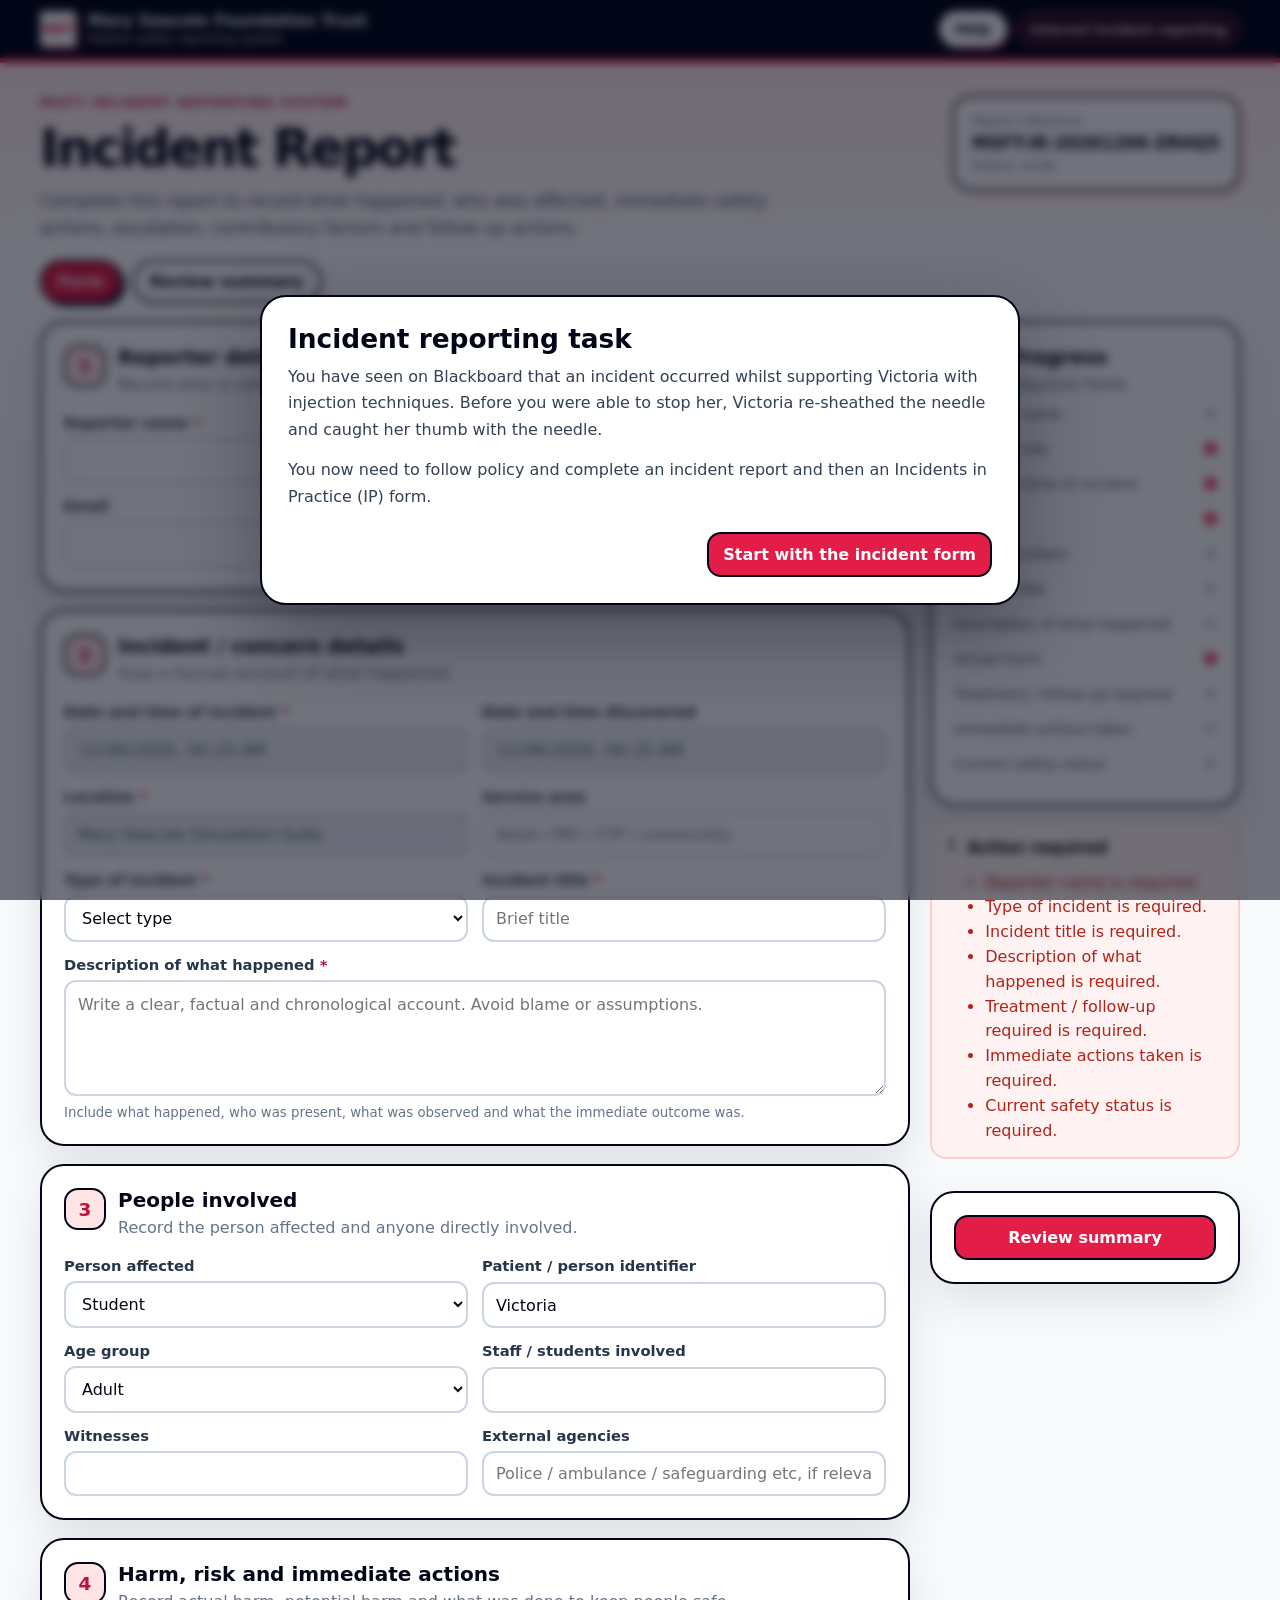
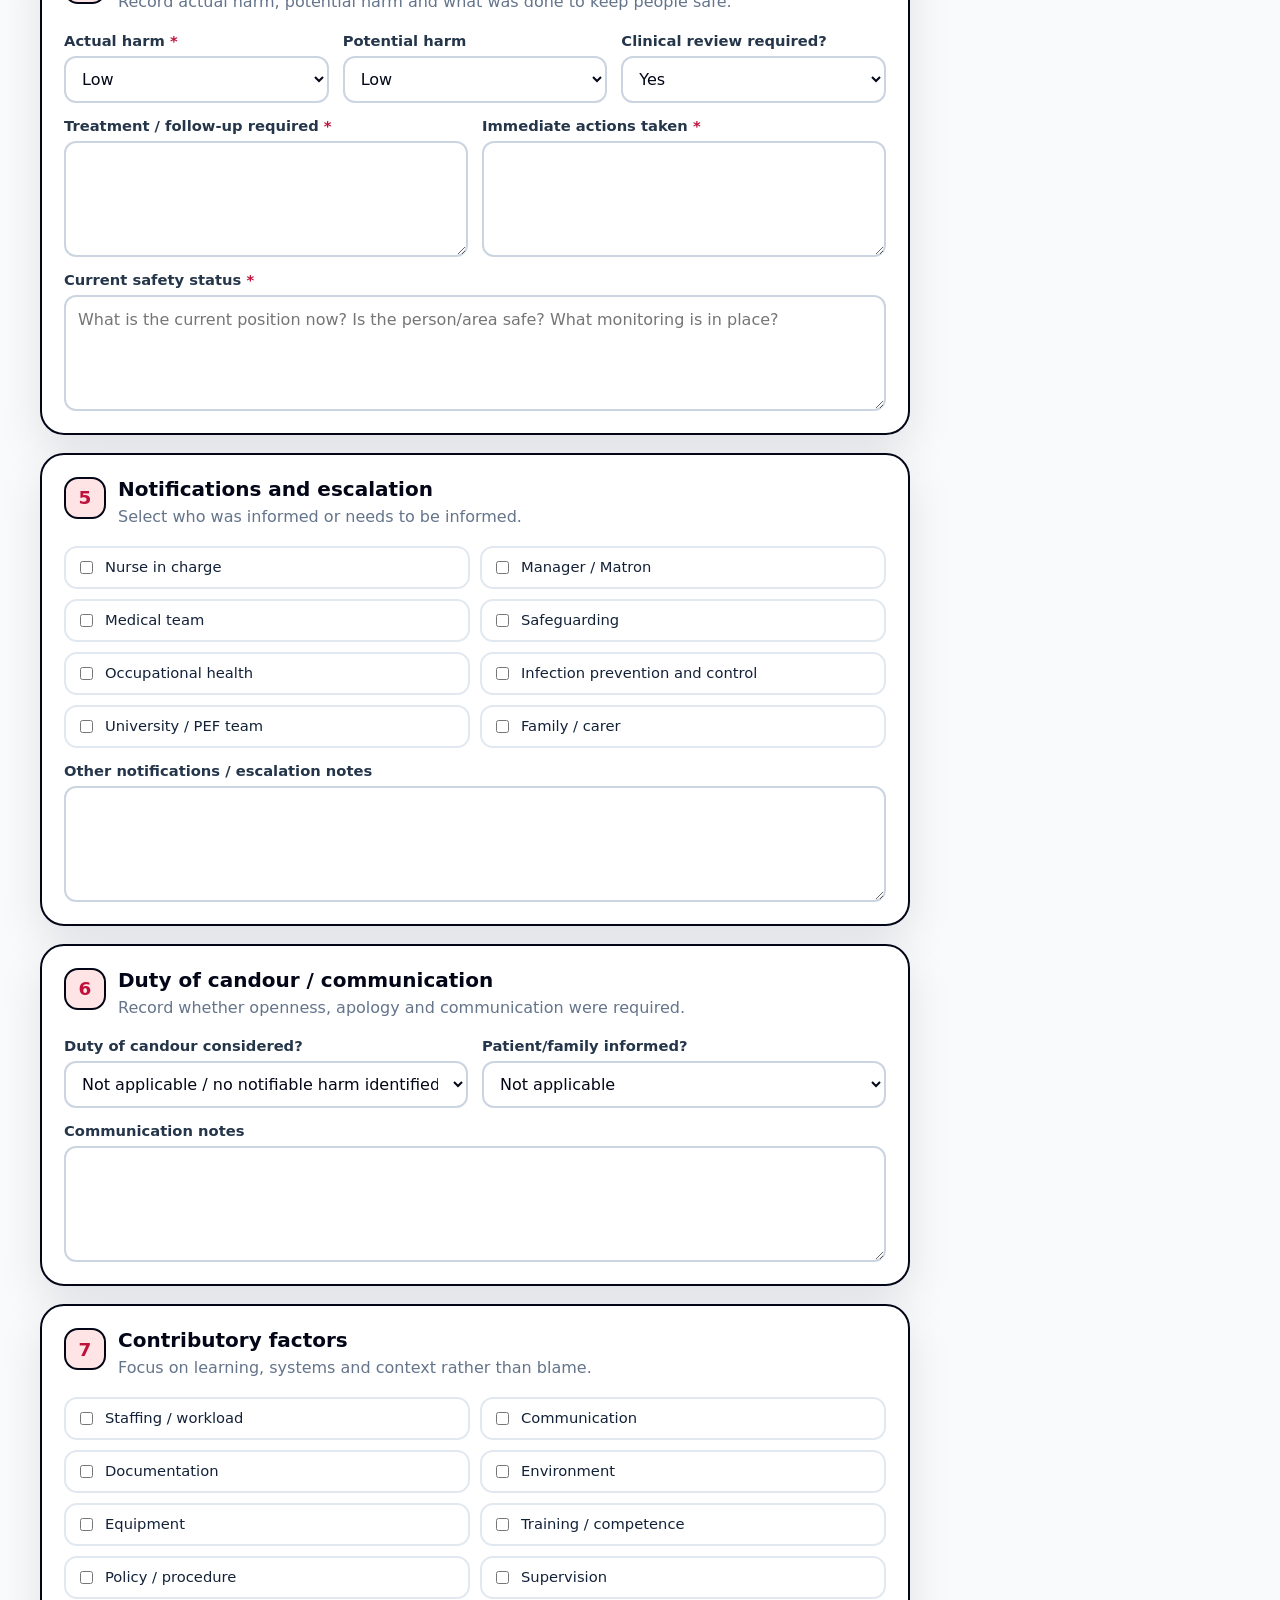
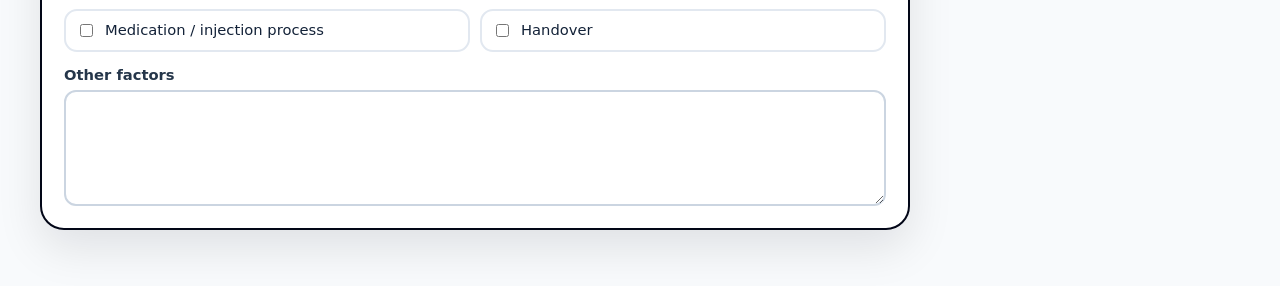
==== commit c52f7673: "Add files via upload" ====
--- a/docs/index.html
+++ b/docs/index.html
@@ -368,12 +368,11 @@
     <nav class="tabs" aria-label="Form view tabs">
       <button id="formTab" class="active" type="button">Form</button>
       <button id="reviewTab" type="button">Review summary</button>
-      <button id="ipTab" type="button" disabled>Incidents in Practice (IP)</button>
     </nav>
 
     <div id="submittedBanner" class="success hidden">
       <strong>✓</strong>
-      <p><strong>Incident report submitted.</strong><span>Continue by completing the Incidents in Practice form.</span></p>
+      <p><strong>Incident report submitted.</strong><span>The report has been recorded for review.</span></p>
     </div>
 
     <div id="formView" class="layout">
@@ -537,35 +536,6 @@
         </div>
       </section>
     </div>
-
-    <div id="ipView" class="hidden">
-      <section class="card">
-        <div class="section-heading">
-          <div class="section-icon">IP</div>
-          <div>
-            <h2>Incidents in Practice (IP) form</h2>
-            <p>Complete this form following submission of the incident report.</p>
-          </div>
-        </div>
-        <div class="grid two">
-          <label class="field"><span class="label-row"><span>Student name / identifier <em>*</em></span></span><input id="ipStudent" placeholder="Enter student name or identifier" /></label>
-          <label class="field"><span class="label-row"><span>Programme / cohort</span></span><input id="ipProgramme" placeholder="Programme and cohort" /></label>
-          <label class="field"><span class="label-row"><span>Practice area</span></span><input id="ipPracticeArea" value="Mary Seacole Simulation Suite" /></label>
-          <label class="field"><span class="label-row"><span>Linked incident reference</span></span><input id="ipReference" readonly class="locked-field" /></label>
-        </div>
-        <div class="grid two" style="margin-top:14px;">
-          <label class="field"><span class="label-row"><span>Summary of practice incident <em>*</em></span></span><textarea id="ipSummary"></textarea></label>
-          <label class="field"><span class="label-row"><span>Immediate support / action taken <em>*</em></span></span><textarea id="ipSupport"></textarea></label>
-          <label class="field"><span class="label-row"><span>Who has been informed?</span></span><textarea id="ipInformed"></textarea></label>
-          <label class="field"><span class="label-row"><span>Learning needs / next steps</span></span><textarea id="ipNextSteps"></textarea></label>
-        </div>
-        <div class="review-actions">
-          <button id="ipBackToSummary" class="btn" type="button">Back to incident summary</button>
-          <button class="btn primary" type="button" onclick="alert('IP form recorded for this activity.')">Submit IP form</button>
-        </div>
-      </section>
-    </div>
-  </main>
 
   <div id="introModal" class="modal-backdrop">
     <section class="modal" role="dialog" aria-modal="true" aria-labelledby="introTitle">
@@ -582,15 +552,37 @@
     <section class="modal modal-small" role="dialog" aria-modal="true" aria-labelledby="helpTitle">
       <h2 id="helpTitle">What to do</h2>
       <p>Complete the incident form using a clear, factual account of what happened. The role, incident time, discovered time and location have already been set for this activity.</p>
-      <p>When the form is complete, click <strong>Review summary</strong>. Check the summary carefully, then click <strong>Submit report</strong>. Once submitted, the next form will open automatically.</p>
+      <p>When the form is complete, click <strong>Review summary</strong>. Check the summary carefully, then click <strong>Submit report</strong>.</p>
       <div class="modal-actions">
         <button id="closeHelp" class="btn primary" type="button">Close help</button>
       </div>
     </section>
   </div>
 
+  <div id="validationModal" class="modal-backdrop hidden">
+    <section class="modal modal-small" role="dialog" aria-modal="true" aria-labelledby="validationTitle">
+      <h2 id="validationTitle">More detail required</h2>
+      <p>Incident reports need enough clear, factual detail for the reviewer to understand what happened, what action was taken, and whether the area is now safe.</p>
+      <ul id="validationList" class="missing-list"></ul>
+      <div class="modal-actions">
+        <button id="closeValidation" class="btn primary" type="button">Return to form</button>
+      </div>
+    </section>
+  </div>
+
+  <div id="submittedModal" class="modal-backdrop hidden">
+    <section class="modal modal-small" role="dialog" aria-modal="true" aria-labelledby="submittedTitle">
+      <h2 id="submittedTitle">Report submitted</h2>
+      <p>Your incident report has been submitted.</p>
+      <p>You can now continue to the next part of the activity.</p>
+      <div class="modal-actions">
+        <button id="closeSubmitted" class="btn primary" type="button">Close</button>
+      </div>
+    </section>
+  </div>
+
   <script>
-    const STORAGE_KEY = 'msft-incident-report-victoria-ip-v1';
+    const STORAGE_KEY = 'msft-incident-report-victoria-final-v1';
     const openedAt = new Date();
     const incidentAt = new Date(openedAt.getTime() - 35 * 60000);
     const incidentTypes = ['Medication','Sharps / needlestick injury','Fall','Violence / aggression','Safeguarding concern','Self-harm / ligature / suicide risk','Absconding / missing patient','Documentation / records','Pressure damage / skin integrity','Infection prevention and control','Staffing / capacity','Equipment / estates','Information governance','Professional conduct / student concern','Other'];
@@ -709,9 +701,7 @@
       $('progressList').innerHTML = required.map(([key,label]) => '<div class="progress-item"><span>' + esc(label) + '</span><span class="dot ' + (fieldIsComplete(key) ? 'done' : '') + '"></span></div>').join('');
       $('missingBox').classList.toggle('hidden', messages.length === 0);
       $('missingList').innerHTML = messages.map(message => '<li>' + esc(message) + '</li>').join('');
-      $('submittedBanner').classList.toggle('hidden', form.status !== 'Submitted' || currentView !== 'ip');
-      $('ipTab').disabled = form.status !== 'Submitted';
-      $('ipReference').value = reference;
+      $('submittedBanner').classList.toggle('hidden', form.status !== 'Submitted');
       renderSummary();
     }
     function summaryRows(){
@@ -731,27 +721,46 @@
       currentView = view;
       $('formView').classList.toggle('hidden', view !== 'form');
       $('reviewView').classList.toggle('hidden', view !== 'review');
-      $('ipView').classList.toggle('hidden', view !== 'ip');
       $('formTab').classList.toggle('active', view === 'form');
       $('reviewTab').classList.toggle('active', view === 'review');
-      $('ipTab').classList.toggle('active', view === 'ip');
       renderStatus();
       window.scrollTo({ top: 0, behavior: 'smooth' });
+    }
+    function showValidationModal(messages){
+      $('validationList').innerHTML = messages.map(message => '<li>' + esc(message) + '</li>').join('');
+      $('validationModal').classList.remove('hidden');
+    }
+    function closeValidationModal(){
+      $('validationModal').classList.add('hidden');
+    }
+    function showSubmittedModal(){
+      $('submittedModal').classList.remove('hidden');
+    }
+    function closeSubmittedModal(){
+      $('submittedModal').classList.add('hidden');
     }
     function tryReview(){
       const messages = validationMessages();
       renderStatus();
       if (messages.length) {
-        alert('Please add the required information and enough factual detail before reviewing the report.');
         setView('form');
+        showValidationModal(messages);
         return;
       }
       setView('review');
     }
     function submitForm(){
       const messages = validationMessages();
-      if (messages.length) { renderStatus(); alert('Please add the required information and enough factual detail before submitting the report.'); setView('form'); return; }
-      form.status = 'Submitted'; saveSilent(); renderStatus(); setView('ip');
+      if (messages.length) {
+        renderStatus();
+        setView('form');
+        showValidationModal(messages);
+        return;
+      }
+      form.status = 'Submitted';
+      saveSilent();
+      renderStatus();
+      showSubmittedModal();
     }
     function init(){
       fillOptions('incidentType', incidentTypes, 'Select type');
@@ -762,15 +771,17 @@
       bindInputs(); renderStatus();
       $('formTab').addEventListener('click', () => setView('form'));
       $('reviewTab').addEventListener('click', tryReview);
-      $('ipTab').addEventListener('click', () => { if (form.status === 'Submitted') setView('ip'); });
       $('reviewButton').addEventListener('click', tryReview);
       $('backToForm').addEventListener('click', () => setView('form'));
       $('submitButton').addEventListener('click', submitForm);
-      $('ipBackToSummary').addEventListener('click', () => setView('review'));
       $('startButton').addEventListener('click', () => $('introModal').classList.add('hidden'));
       $('helpButton').addEventListener('click', () => $('helpModal').classList.remove('hidden'));
       $('closeHelp').addEventListener('click', () => $('helpModal').classList.add('hidden'));
       $('helpModal').addEventListener('click', (event) => { if (event.target.id === 'helpModal') $('helpModal').classList.add('hidden'); });
+      $('closeValidation').addEventListener('click', closeValidationModal);
+      $('validationModal').addEventListener('click', (event) => { if (event.target.id === 'validationModal') closeValidationModal(); });
+      $('closeSubmitted').addEventListener('click', closeSubmittedModal);
+      $('submittedModal').addEventListener('click', (event) => { if (event.target.id === 'submittedModal') closeSubmittedModal(); });
       saveSilent();
     }
     init();
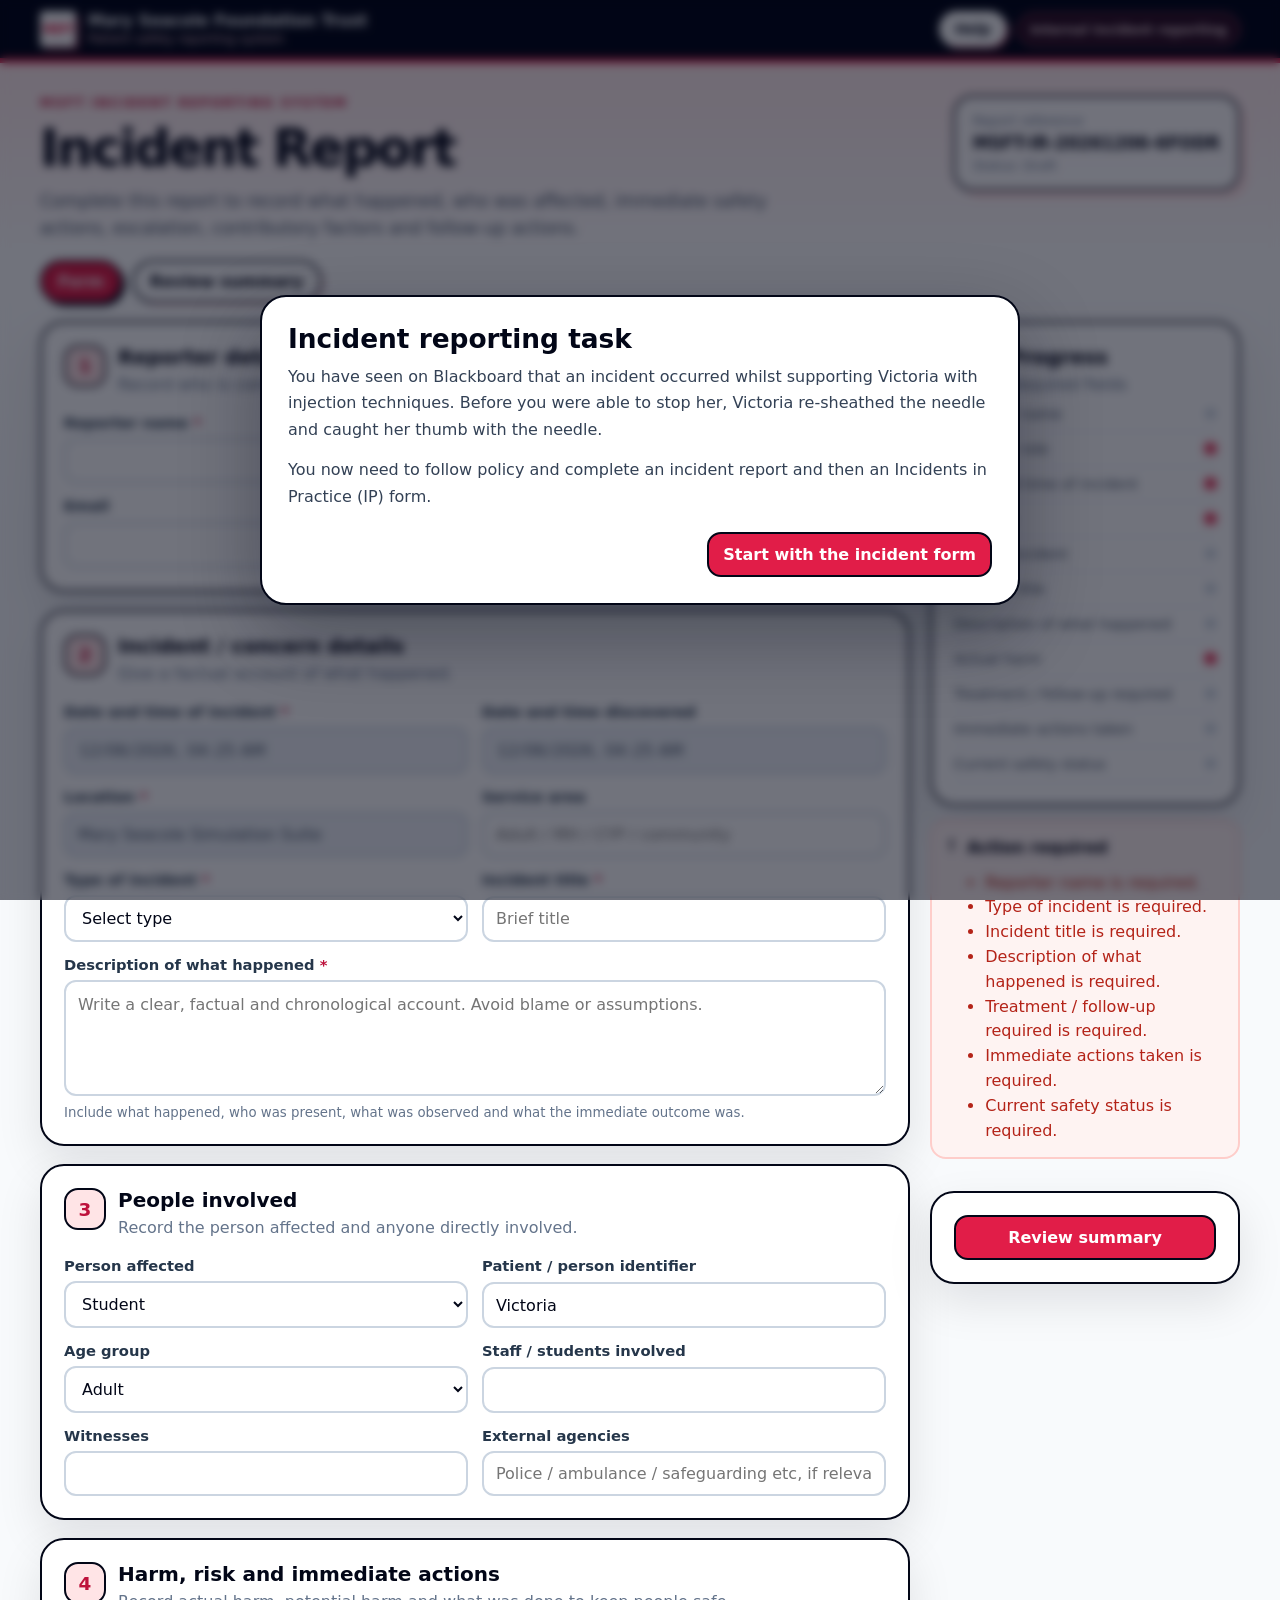
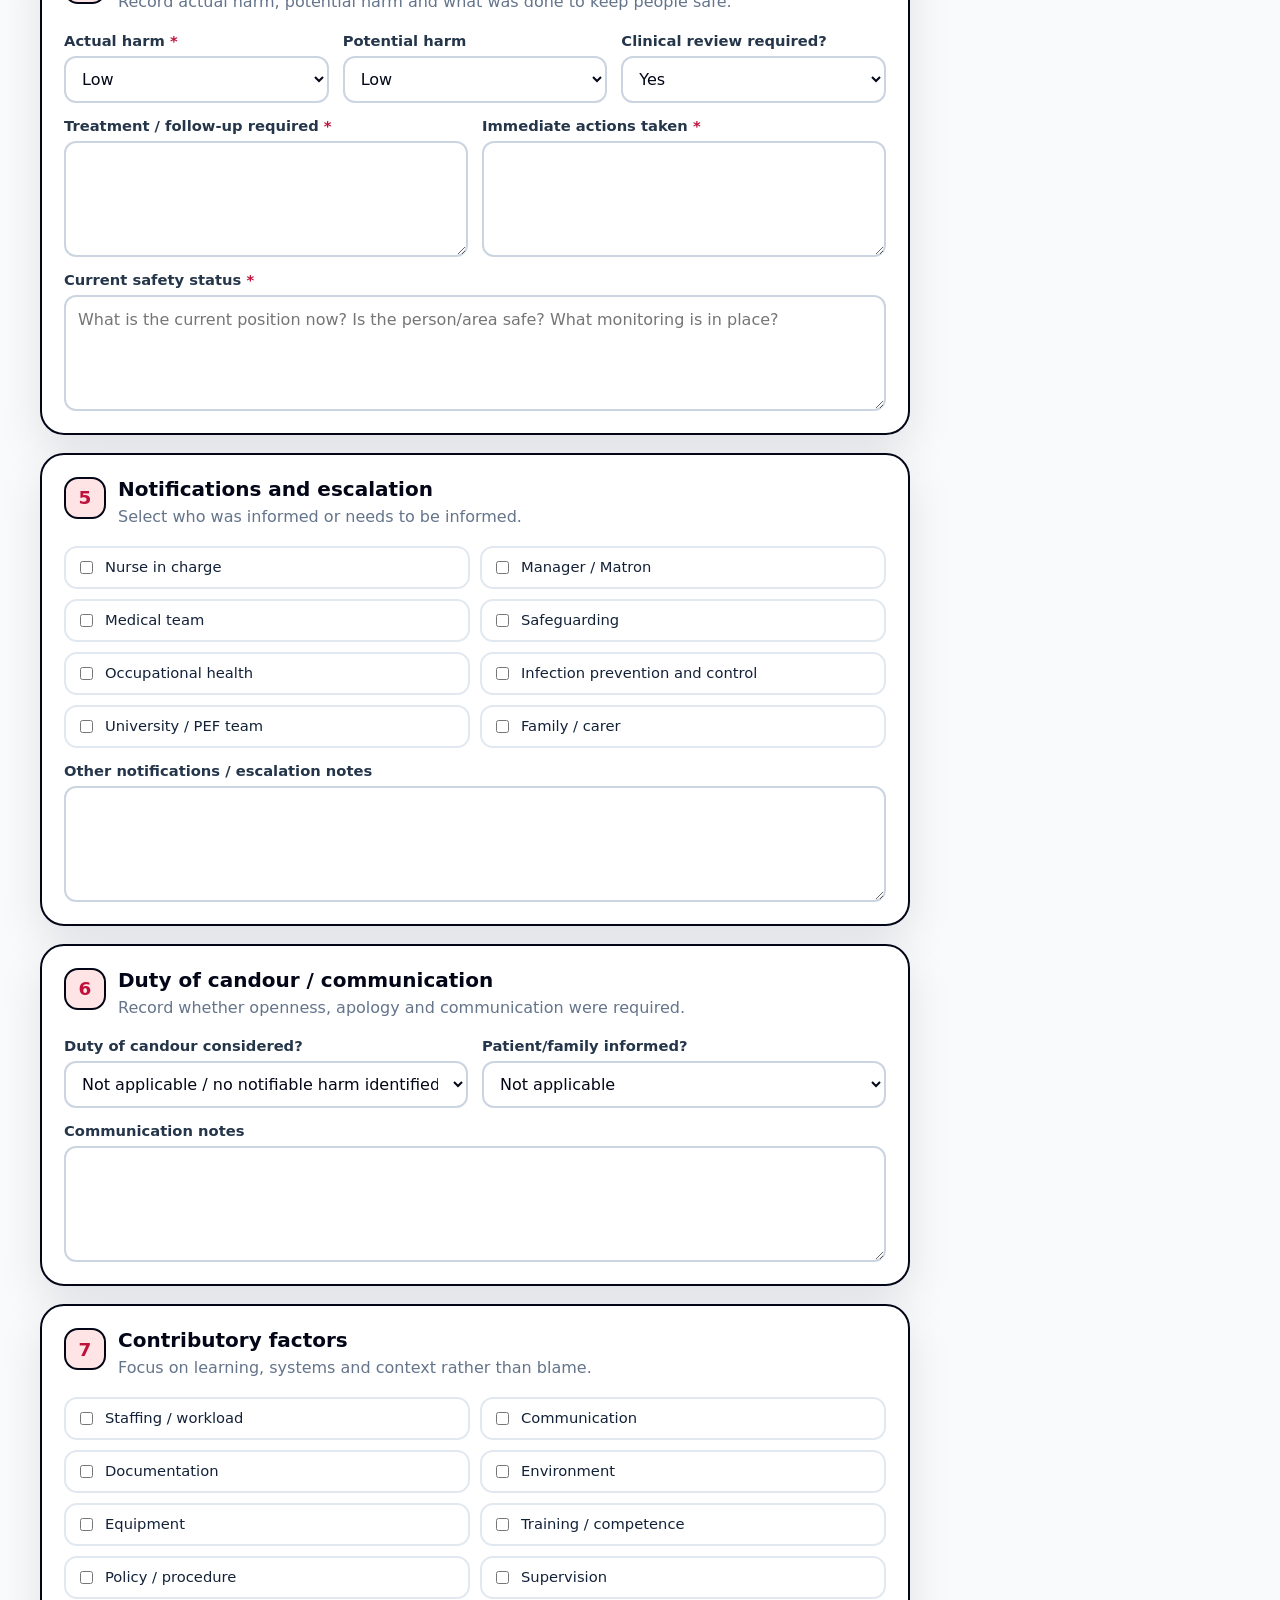
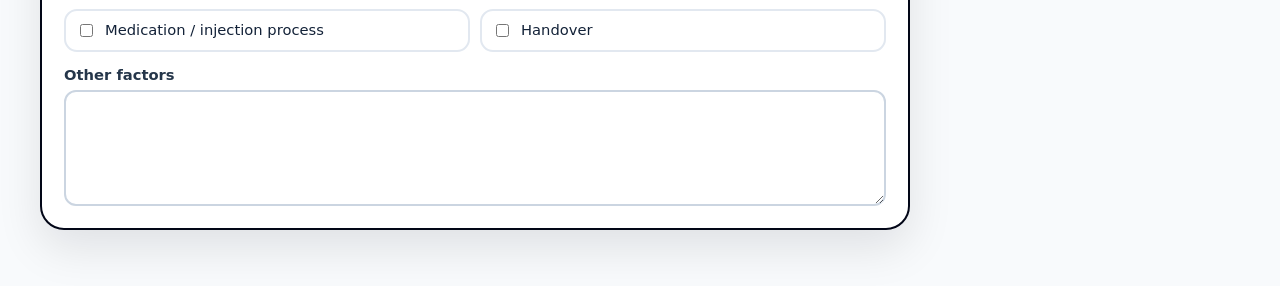
==== commit 2970834e: "Add files via upload" ====
--- a/docs/index.html
+++ b/docs/index.html
@@ -786,5 +786,7 @@
     }
     init();
   </script>
+
+<!-- VERIFIED_BUILD: NO_BROWSER_ALERTS_IN_APP_VALIDATION_ONLY_20260608 -->
 </body>
 </html>
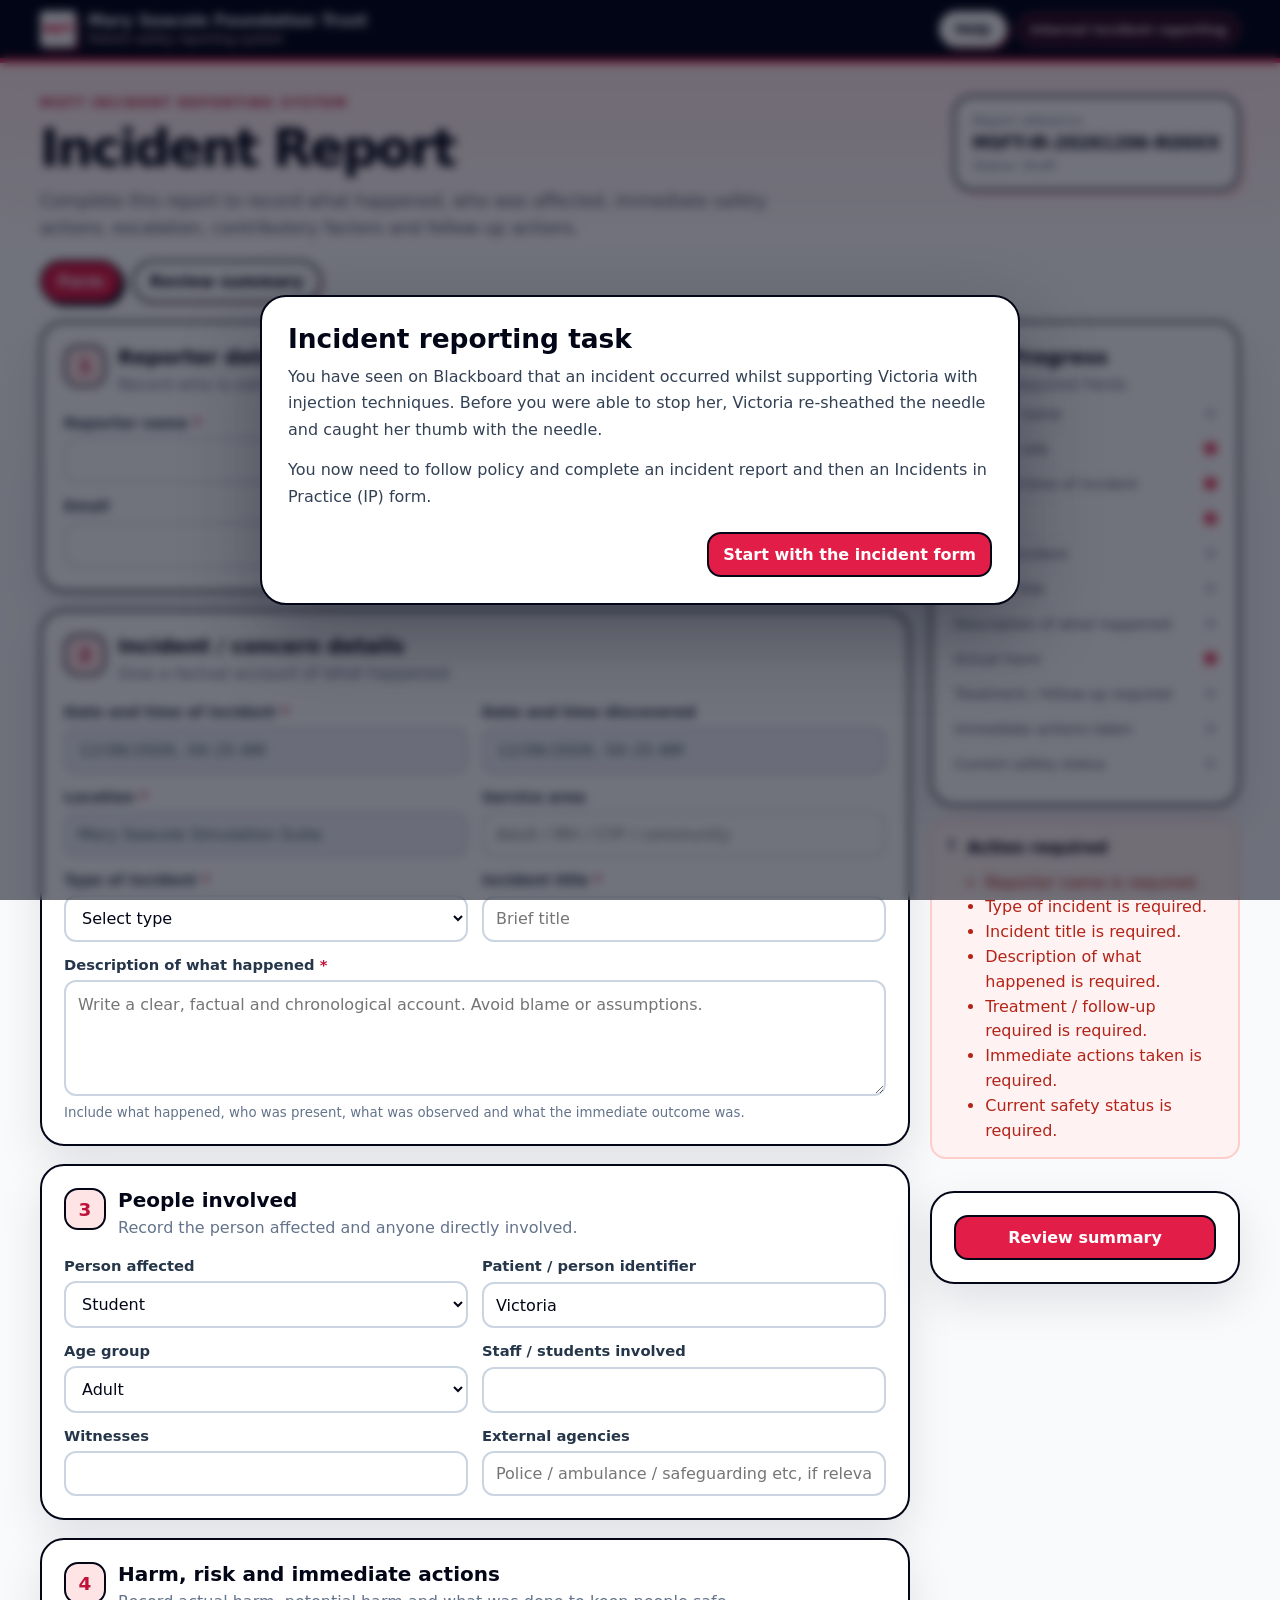
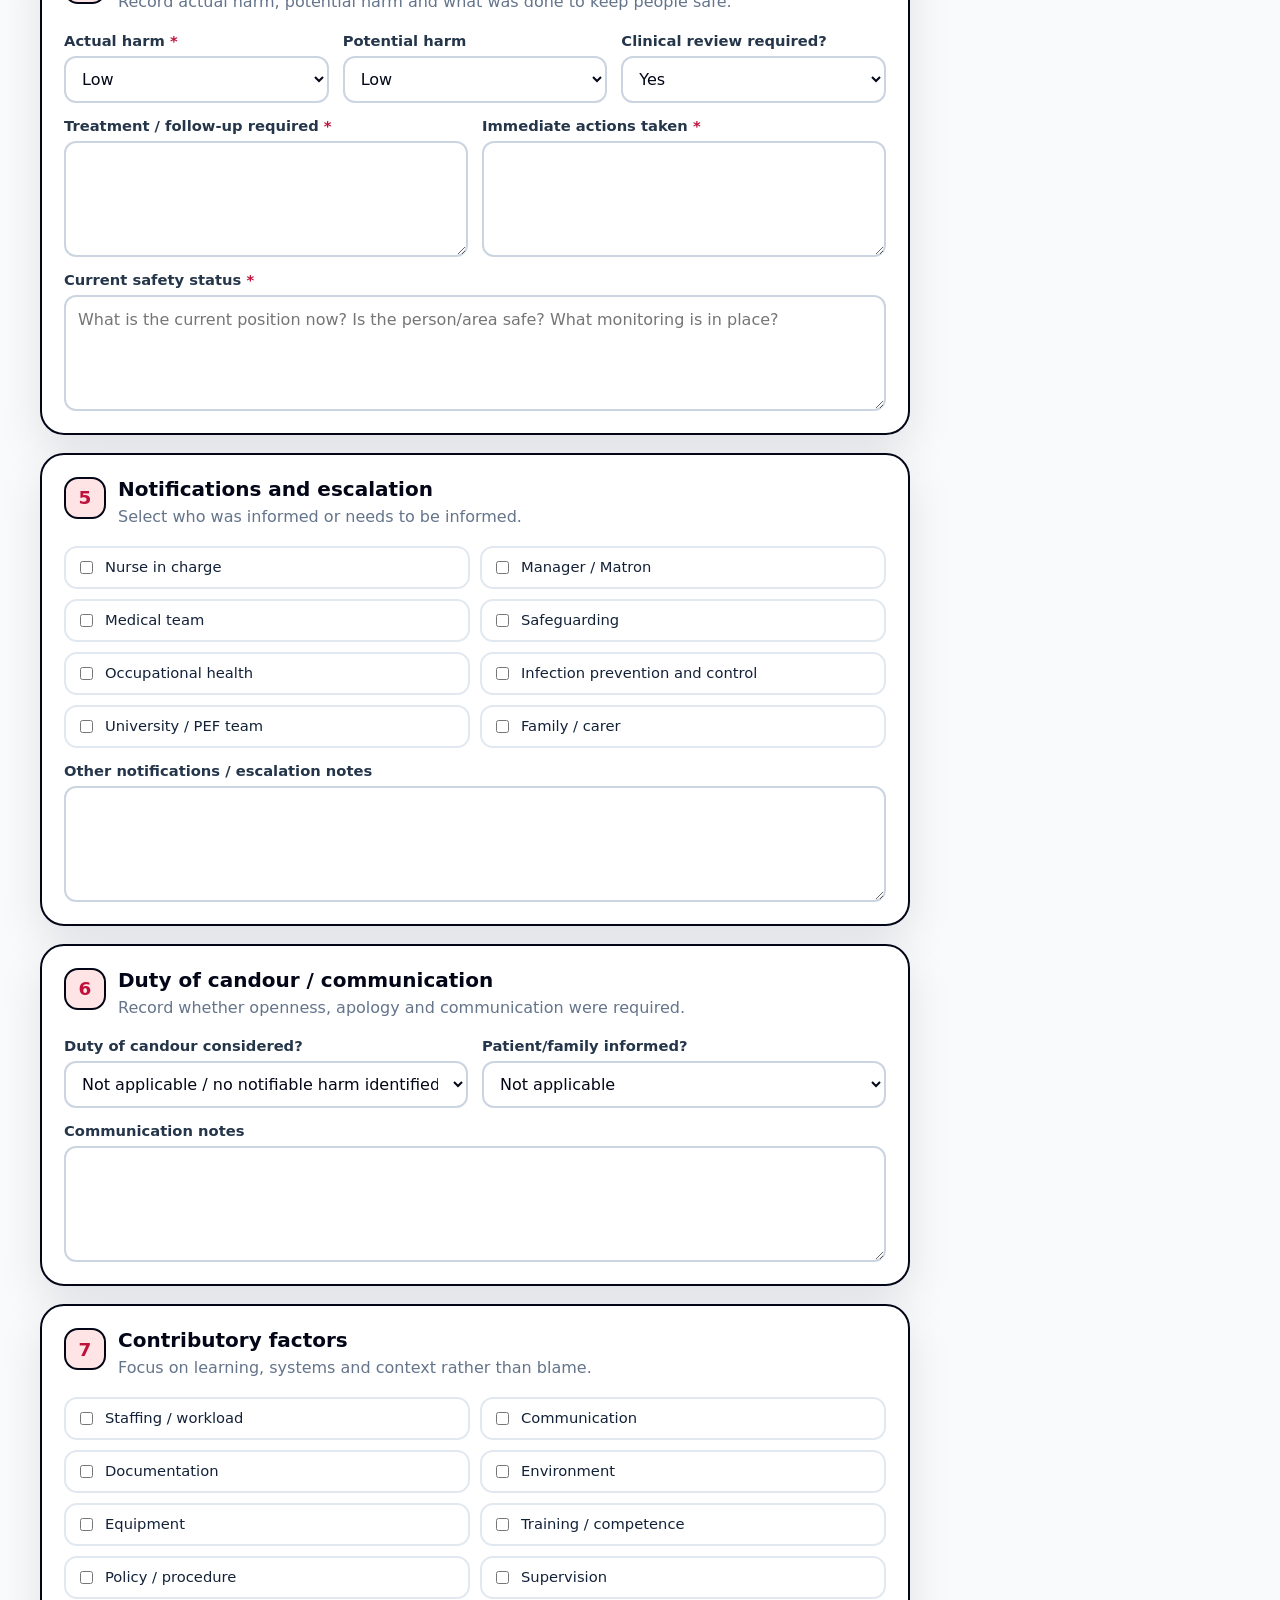
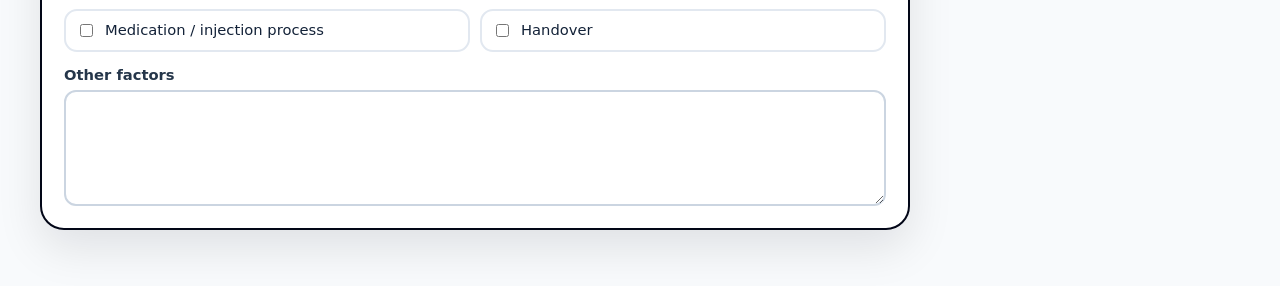
==== commit cdd4be57: "Add files via upload" ====
--- a/docs/index.html
+++ b/docs/index.html
@@ -553,6 +553,7 @@
       <h2 id="helpTitle">What to do</h2>
       <p>Complete the incident form using a clear, factual account of what happened. The role, incident time, discovered time and location have already been set for this activity.</p>
       <p>When the form is complete, click <strong>Review summary</strong>. Check the summary carefully, then click <strong>Submit report</strong>.</p>
+      <p>After submitting the incident report, use the button shown to continue to the Incidents in Practice (IP) form.</p>
       <div class="modal-actions">
         <button id="closeHelp" class="btn primary" type="button">Close help</button>
       </div>
@@ -574,9 +575,10 @@
     <section class="modal modal-small" role="dialog" aria-modal="true" aria-labelledby="submittedTitle">
       <h2 id="submittedTitle">Report submitted</h2>
       <p>Your incident report has been submitted.</p>
-      <p>You can now continue to the next part of the activity.</p>
+      <p>As this incident included a student, you now also need to complete an Incidents in Practice (IP) form for the PEF team.</p>
+      <p>Click the button below to go to this.</p>
       <div class="modal-actions">
-        <button id="closeSubmitted" class="btn primary" type="button">Close</button>
+        <a id="goToIpForm" class="btn primary" href="./ip-form.html">Go to IP form</a>
       </div>
     </section>
   </div>
@@ -780,13 +782,12 @@
       $('helpModal').addEventListener('click', (event) => { if (event.target.id === 'helpModal') $('helpModal').classList.add('hidden'); });
       $('closeValidation').addEventListener('click', closeValidationModal);
       $('validationModal').addEventListener('click', (event) => { if (event.target.id === 'validationModal') closeValidationModal(); });
-      $('closeSubmitted').addEventListener('click', closeSubmittedModal);
-      $('submittedModal').addEventListener('click', (event) => { if (event.target.id === 'submittedModal') closeSubmittedModal(); });
       saveSilent();
     }
     init();
   </script>
 
 <!-- VERIFIED_BUILD: NO_BROWSER_ALERTS_IN_APP_VALIDATION_ONLY_20260608 -->
+<!-- VISUAL_BUILD: VICTORIA_INCIDENT_REPORT_IP_NEXT_BUTTON_NO_BROWSER_ALERTS_20260608 -->
 </body>
 </html>
